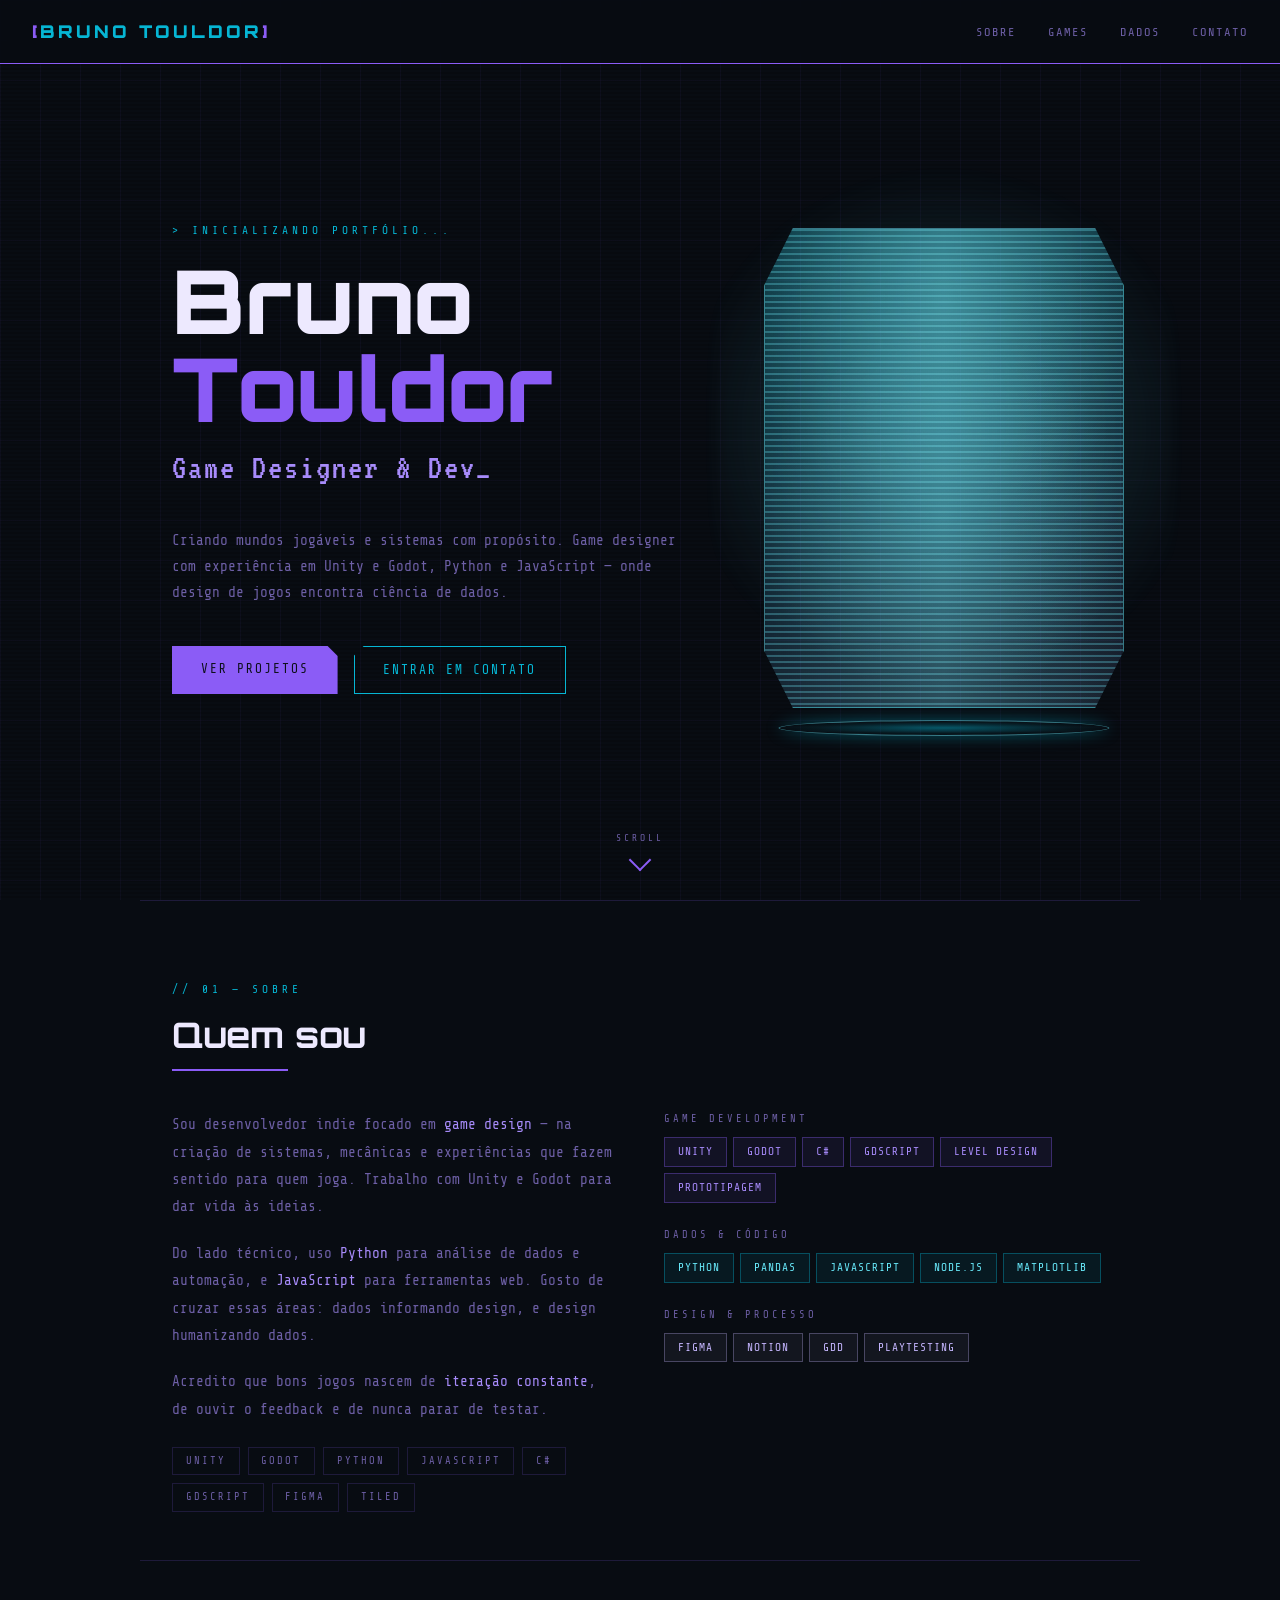
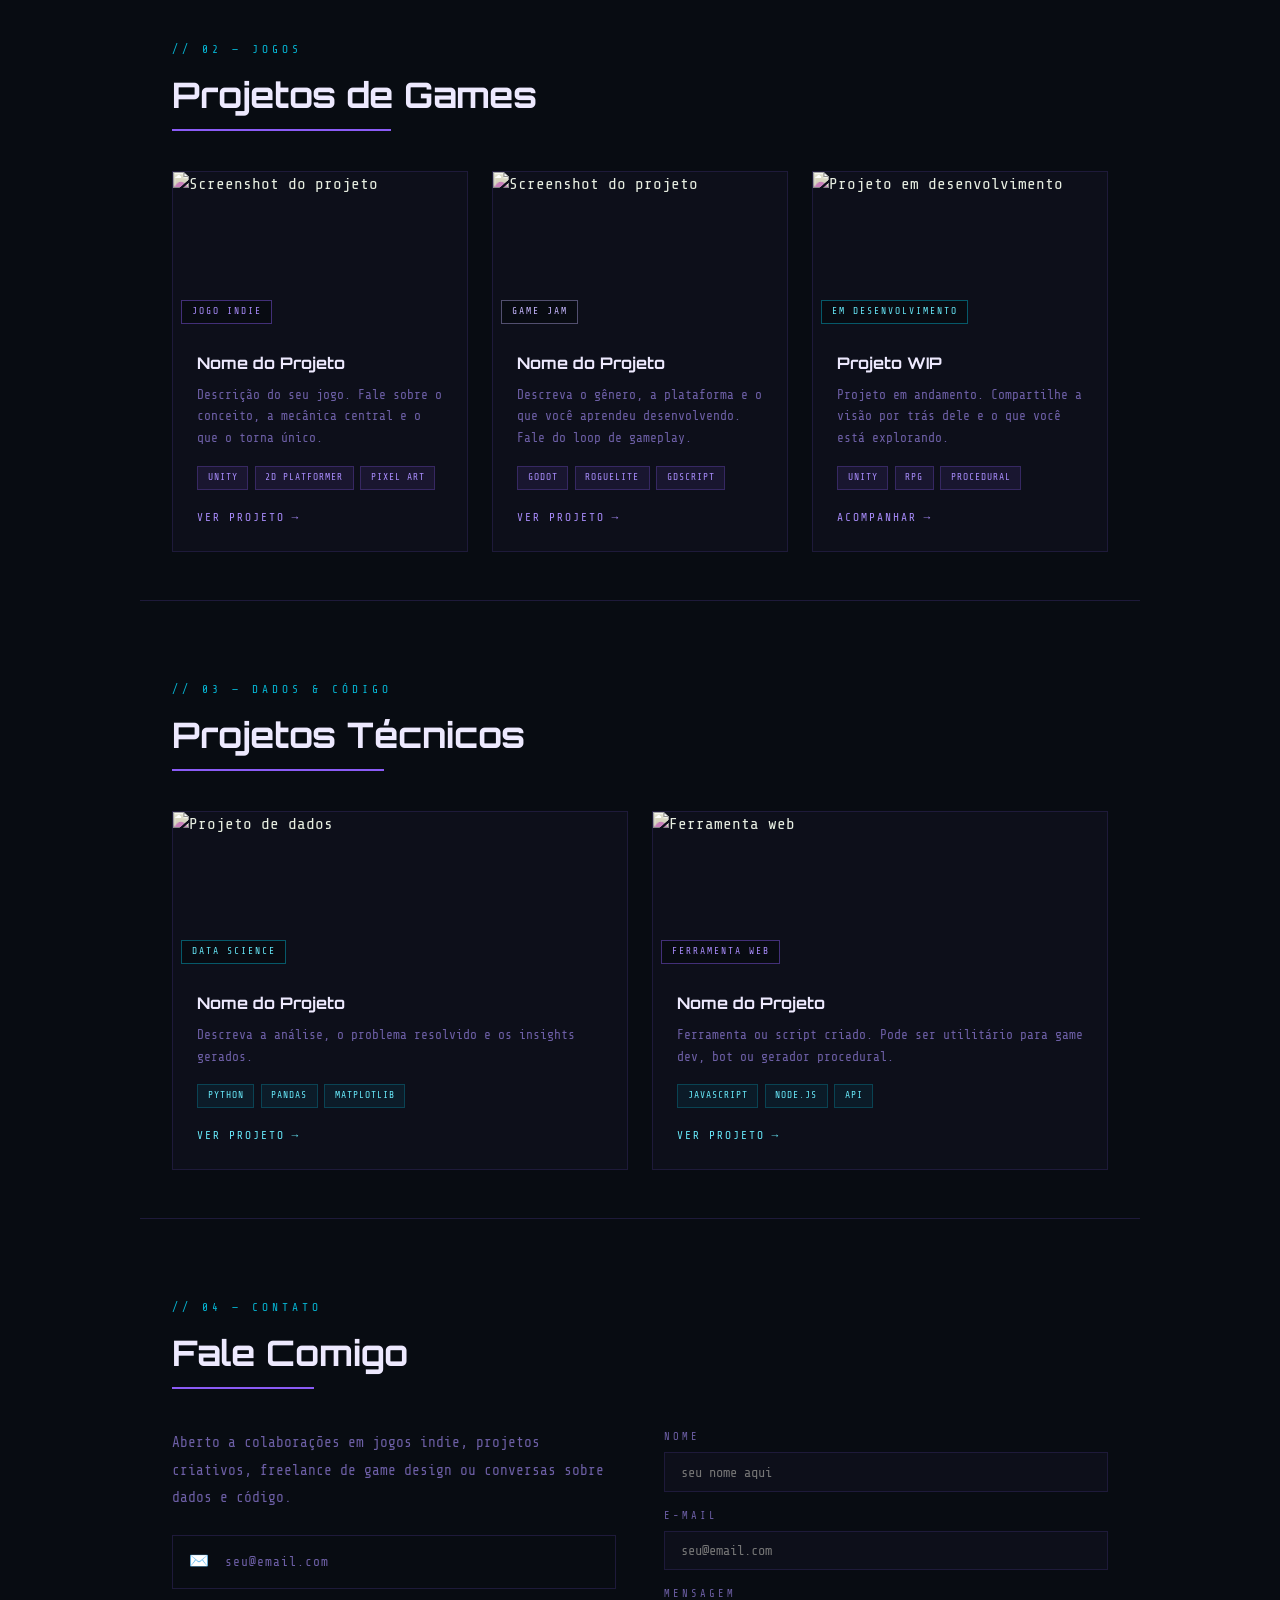
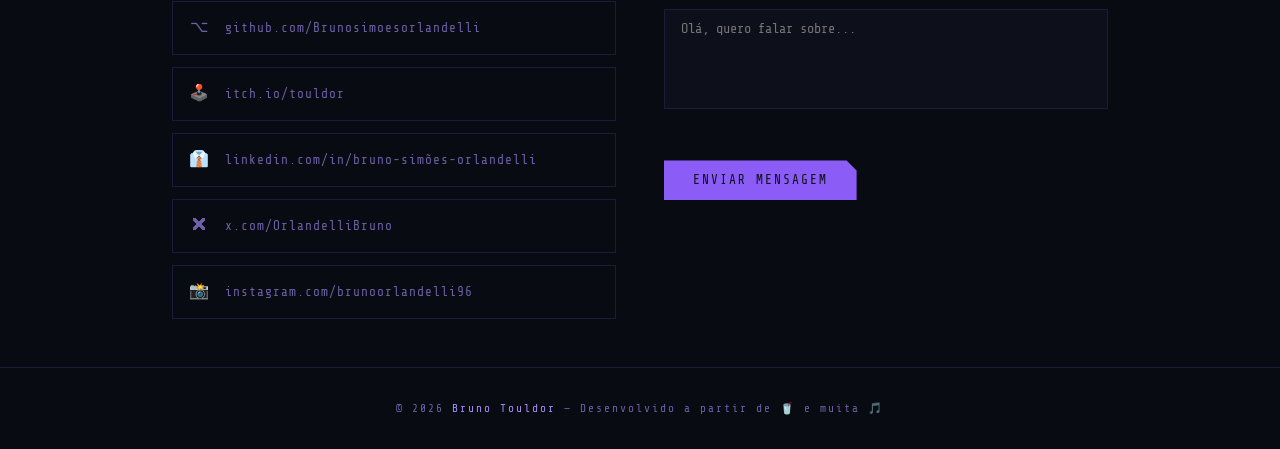
==== index.html @ c14ddf65 "Replace pixel SVG with hologram portrait" ====
<!DOCTYPE html>
<html lang="pt-BR">
<head>
  <meta charset="UTF-8">
  <meta name="viewport" content="width=device-width, initial-scale=1.0">

  <!-- SEO -->
  <title>Bruno Touldor — Game Designer & Dev</title>
  <meta name="description" content="Portfólio de Bruno Touldor — Game Designer indie com experiência em Unity e Godot, Python e JavaScript.">
  <meta name="author" content="Bruno Touldor">
  <meta name="keywords" content="game designer, game dev, unity, godot, python, indie, portfólio">

  <!-- Open Graph -->
  <meta property="og:type"        content="website">
  <meta property="og:url"         content="https://seu-usuario.github.io">
  <meta property="og:title"       content="Bruno Touldor — Game Designer & Dev">
  <meta property="og:description" content="Criando mundos jogáveis e sistemas com propósito. Game designer indie com experiência em Unity, Godot, Python e JavaScript.">
  <meta property="og:image"       content="https://seu-usuario.github.io/og-image.png">

  <!-- Twitter Card -->
  <meta name="twitter:card"        content="summary_large_image">
  <meta name="twitter:title"       content="Bruno Touldor — Game Designer & Dev">
  <meta name="twitter:description" content="Portfólio de game designer indie.">
  <meta name="twitter:image"       content="https://seu-usuario.github.io/og-image.png">

  <!-- Favicon pixel art roxo -->
  <link rel="icon" href="data:image/svg+xml,<svg xmlns='http://www.w3.org/2000/svg' viewBox='0 0 32 32'><rect width='32' height='32' fill='%23080c12'/><rect x='8' y='6' width='16' height='14' fill='%238b5cf6'/><rect x='6' y='8' width='4' height='4' fill='%238b5cf6'/><rect x='22' y='8' width='4' height='4' fill='%238b5cf6'/><rect x='8' y='20' width='6' height='8' fill='%238b5cf6'/><rect x='18' y='20' width='6' height='8' fill='%238b5cf6'/><rect x='11' y='10' width='3' height='3' fill='%23080c12'/><rect x='18' y='10' width='3' height='3' fill='%23080c12'/><rect x='12' y='15' width='8' height='2' fill='%2306b6d4'/></svg>">

  <!-- Fontes -->
  <link rel="preconnect" href="https://fonts.googleapis.com">
  <link href="https://fonts.googleapis.com/css2?family=Share+Tech+Mono&family=Orbitron:wght@400;700;900&family=VT323&display=swap" rel="stylesheet">

  <!-- Estilos -->
  <link rel="stylesheet" href="style.css">
</head>
<body>
<div class="page">

  <!-- NAV -->
  <nav>
    <div class="nav-logo">[<span>Bruno Touldor</span>]</div>
    <ul class="nav-links">
      <li><a href="#about">Sobre</a></li>
      <li><a href="#games">Games</a></li>
      <li><a href="#data">Dados</a></li>
      <li><a href="#contact">Contato</a></li>
    </ul>
    <button class="nav-hamburger" aria-label="Abrir menu" aria-expanded="false" onclick="toggleMenu(this)">
      <span></span><span></span><span></span>
    </button>
  </nav>

  <!-- Drawer mobile -->
  <div class="nav-mobile" id="nav-mobile">
    <ul>
      <li><a href="#about"   onclick="closeMenu()">Sobre</a></li>
      <li><a href="#games"   onclick="closeMenu()">Games</a></li>
      <li><a href="#data"    onclick="closeMenu()">Dados</a></li>
      <li><a href="#contact" onclick="closeMenu()">Contato</a></li>
    </ul>
  </div>

  <!-- HERO -->
  <section id="hero">

    <figure class="hologram-wrap" aria-hidden="true">
      <div class="hologram-ring"></div>
      <div class="hologram-portrait">
        <img
          src="https://github.com/Brunosimoesorlandelli.png"
          alt=""
          class="hologram-img"
          loading="lazy"
        >
      </div>
      <div class="hologram-glow"></div>
    </figure>

    <p class="hero-tag">Inicializando portfólio...</p>
    <h1 class="hero-name">Bruno<br><span class="accent flicker">Touldor</span></h1>
    <p class="hero-role">Game Designer & Dev<span class="cursor">_</span></p>
    <p class="hero-desc">
      Criando mundos jogáveis e sistemas com propósito. Game designer com experiência em
      Unity e Godot, Python e JavaScript — onde design de jogos encontra ciência de dados.
    </p>
    <div class="hero-cta">
      <a href="#games" class="btn-primary">Ver Projetos</a>
      <a href="#contact" class="btn-outline">Entrar em Contato</a>
    </div>

    <div class="scroll-hint" aria-hidden="true">
      <span>scroll</span>
      <div class="scroll-arrow"></div>
    </div>
  </section>

  <hr class="section-divider">

  <!-- SOBRE -->
  <section id="about">
    <div class="section-header">
      <span class="section-num">// 01 — sobre</span>
      <h2 class="section-title">Quem sou</h2>
    </div>

    <div class="about-grid">
      <div class="about-text">
        <p>
          Sou desenvolvedor indie focado em <strong>game design</strong> — na criação de sistemas,
          mecânicas e experiências que fazem sentido para quem joga. Trabalho com Unity e Godot
          para dar vida às ideias.
        </p>
        <p>
          Do lado técnico, uso <strong>Python</strong> para análise de dados e automação, e
          <strong>JavaScript</strong> para ferramentas web. Gosto de cruzar essas áreas: dados
          informando design, e design humanizando dados.
        </p>
        <p>
          Acredito que bons jogos nascem de <strong>iteração constante</strong>, de ouvir o
          feedback e de nunca parar de testar.
        </p>
        <div class="tool-tags">
          <span class="tag">Unity</span>
          <span class="tag">Godot</span>
          <span class="tag">Python</span>
          <span class="tag">JavaScript</span>
          <span class="tag">C#</span>
          <span class="tag">GDScript</span>
          <span class="tag">Figma</span>
          <span class="tag">Tiled</span>
        </div>
      </div>

      <div class="skills-panel">
        <div class="skill-group">
          <p class="skill-group-label">Game Development</p>
          <div class="skill-chips">
            <span class="skill-chip purple">Unity</span>
            <span class="skill-chip purple">Godot</span>
            <span class="skill-chip purple">C#</span>
            <span class="skill-chip purple">GDScript</span>
            <span class="skill-chip purple">Level Design</span>
            <span class="skill-chip purple">Prototipagem</span>
          </div>
        </div>
        <div class="skill-group">
          <p class="skill-group-label">Dados & Código</p>
          <div class="skill-chips">
            <span class="skill-chip cyan">Python</span>
            <span class="skill-chip cyan">Pandas</span>
            <span class="skill-chip cyan">JavaScript</span>
            <span class="skill-chip cyan">Node.js</span>
            <span class="skill-chip cyan">Matplotlib</span>
          </div>
        </div>
        <div class="skill-group">
          <p class="skill-group-label">Design & Processo</p>
          <div class="skill-chips">
            <span class="skill-chip light">Figma</span>
            <span class="skill-chip light">Notion</span>
            <span class="skill-chip light">GDD</span>
            <span class="skill-chip light">Playtesting</span>
          </div>
        </div>
      </div>
    </div>
  </section>

  <hr class="section-divider">

  <!-- GAMES -->
  <section id="games">
    <div class="section-header">
      <span class="section-num">// 02 — jogos</span>
      <h2 class="section-title">Projetos de Games</h2>
    </div>

    <div class="project-grid">

      <div class="project-card">
        <div class="card-img-wrap">
          <img src="https://placehold.co/600x300/0d0f1a/8b5cf6?text=screenshot+do+jogo" alt="Screenshot do projeto" class="card-img">
          <span class="card-img-badge">jogo indie</span>
        </div>
        <div class="card-body">
          <h3 class="card-title">Nome do Projeto</h3>
          <p class="card-desc">
            Descrição do seu jogo. Fale sobre o conceito, a mecânica central e o que o torna único.
          </p>
          <div class="card-tags">
            <span class="card-tag">Unity</span>
            <span class="card-tag">2D Platformer</span>
            <span class="card-tag">Pixel Art</span>
          </div>
          <a href="#" class="card-link">Ver projeto</a>
        </div>
      </div>

      <div class="project-card light-accent">
        <div class="card-img-wrap">
          <img src="https://placehold.co/600x300/0d0f1a/a78bfa?text=screenshot+do+jogo" alt="Screenshot do projeto" class="card-img">
          <span class="card-img-badge light">game jam</span>
        </div>
        <div class="card-body">
          <h3 class="card-title">Nome do Projeto</h3>
          <p class="card-desc">
            Descreva o gênero, a plataforma e o que você aprendeu desenvolvendo. Fale do loop de gameplay.
          </p>
          <div class="card-tags">
            <span class="card-tag">Godot</span>
            <span class="card-tag">Roguelite</span>
            <span class="card-tag">GDScript</span>
          </div>
          <a href="#" class="card-link">Ver projeto</a>
        </div>
      </div>

      <div class="project-card cyan-accent">
        <div class="card-img-wrap">
          <img src="https://placehold.co/600x300/0d0f1a/06b6d4?text=em+desenvolvimento" alt="Projeto em desenvolvimento" class="card-img">
          <span class="card-img-badge cyan">em desenvolvimento</span>
        </div>
        <div class="card-body">
          <h3 class="card-title">Projeto WIP</h3>
          <p class="card-desc">
            Projeto em andamento. Compartilhe a visão por trás dele e o que você está explorando.
          </p>
          <div class="card-tags">
            <span class="card-tag">Unity</span>
            <span class="card-tag">RPG</span>
            <span class="card-tag">Procedural</span>
          </div>
          <a href="#" class="card-link">Acompanhar</a>
        </div>
      </div>

    </div>
  </section>

  <hr class="section-divider">

  <!-- DADOS -->
  <section id="data">
    <div class="section-header">
      <span class="section-num">// 03 — dados & código</span>
      <h2 class="section-title">Projetos Técnicos</h2>
    </div>

    <div class="project-grid">

      <div class="project-card cyan-accent">
        <div class="card-img-wrap">
          <img src="https://placehold.co/600x300/0d0f1a/06b6d4?text=visualização+de+dados" alt="Projeto de dados" class="card-img">
          <span class="card-img-badge cyan">data science</span>
        </div>
        <div class="card-body">
          <h3 class="card-title">Nome do Projeto</h3>
          <p class="card-desc">
            Descreva a análise, o problema resolvido e os insights gerados.
          </p>
          <div class="card-tags">
            <span class="card-tag cyan">Python</span>
            <span class="card-tag cyan">Pandas</span>
            <span class="card-tag cyan">Matplotlib</span>
          </div>
          <a href="#" class="card-link cyan">Ver projeto</a>
        </div>
      </div>

      <div class="project-card">
        <div class="card-img-wrap">
          <img src="https://placehold.co/600x300/0d0f1a/8b5cf6?text=ferramenta+web" alt="Ferramenta web" class="card-img">
          <span class="card-img-badge">ferramenta web</span>
        </div>
        <div class="card-body">
          <h3 class="card-title">Nome do Projeto</h3>
          <p class="card-desc">
            Ferramenta ou script criado. Pode ser utilitário para game dev, bot ou gerador procedural.
          </p>
          <div class="card-tags">
            <span class="card-tag cyan">JavaScript</span>
            <span class="card-tag cyan">Node.js</span>
            <span class="card-tag cyan">API</span>
          </div>
          <a href="#" class="card-link cyan">Ver projeto</a>
        </div>
      </div>

    </div>
  </section>

  <hr class="section-divider">

  <!-- CONTATO -->
  <section id="contact">
    <div class="section-header">
      <span class="section-num">// 04 — contato</span>
      <h2 class="section-title">Fale Comigo</h2>
    </div>

    <div class="contact-grid">
      <div class="contact-text">
        <p>
          Aberto a colaborações em jogos indie, projetos criativos, freelance de game design
          ou conversas sobre dados e código.
        </p>
        <div class="contact-links">
          <a href="mailto:seu@email.com" class="contact-link">
            <span class="contact-link-icon">✉️</span> seu@email.com
          </a>
          <a href="https://github.com/Brunosimoesorlandelli" class="contact-link" target="_blank" rel="noopener">
            <span class="contact-link-icon">⌥</span> github.com/Brunosimoesorlandelli
          </a>
          <a href="https://touldor.itch.io/" class="contact-link" target="_blank" rel="noopener">
            <span class="contact-link-icon">🕹️</span> itch.io/touldor
          </a>
          <a href="https://www.linkedin.com/in/bruno-simões-orlandelli-b089a2167" class="contact-link" target="_blank" rel="noopener">
            <span class="contact-link-icon">👔</span> linkedin.com/in/bruno-simões-orlandelli
          </a>
          <a href="https://x.com/OrlandelliBruno" class="contact-link" target="_blank" rel="noopener">
            <span class="contact-link-icon">🗙</span> x.com/OrlandelliBruno
          </a>
          <a href="https://www.instagram.com/brunoorlandelli96" class="contact-link" target="_blank" rel="noopener">
            <span class="contact-link-icon">📸</span> instagram.com/brunoorlandelli96
          </a>
        </div>
      </div>

      <!--
        FORMULÁRIO — Formspree (gratuito, sem backend)
        1. Crie conta em formspree.io
        2. Crie um Form e copie o endpoint gerado
        3. Substitua "SEU_ENDPOINT" abaixo
      -->
      <form
        class="contact-form"
        action="https://formspree.io/f/SEU_ENDPOINT"
        method="POST"
        id="contact-form"
        novalidate
      >
        <div class="form-group">
          <label class="form-label" for="f-name">Nome</label>
          <input type="text" id="f-name" name="name" class="form-input" placeholder="seu nome aqui" required autocomplete="name">
        </div>
        <div class="form-group">
          <label class="form-label" for="f-email">E-mail</label>
          <input type="email" id="f-email" name="email" class="form-input" placeholder="seu@email.com" required autocomplete="email">
        </div>
        <div class="form-group">
          <label class="form-label" for="f-msg">Mensagem</label>
          <textarea id="f-msg" name="message" class="form-textarea" placeholder="Olá, quero falar sobre..." required></textarea>
        </div>
        <p class="form-status" id="form-status" aria-live="polite"></p>
        <button type="submit" class="btn-primary btn-submit">Enviar Mensagem</button>
      </form>
    </div>
  </section>

  <!-- FOOTER -->
  <footer>
    <p>© 2026 <span>Bruno Touldor</span> — Desenvolvido a partir de 🥤 e muita 🎵</p>
  </footer>

</div>

<!-- SCRIPTS -->
<script>
  /* ---- Menu mobile ---- */
  function toggleMenu(btn) {
    const menu = document.getElementById('nav-mobile');
    const open = menu.classList.toggle('open');
    btn.classList.toggle('active', open);
    btn.setAttribute('aria-expanded', open);
    document.body.style.overflow = open ? 'hidden' : '';
  }

  function closeMenu() {
    const menu = document.getElementById('nav-mobile');
    const btn  = document.querySelector('.nav-hamburger');
    menu.classList.remove('open');
    btn.classList.remove('active');
    btn.setAttribute('aria-expanded', 'false');
    document.body.style.overflow = '';
  }

  /* ---- Formulário Formspree (AJAX) ---- */
  const form   = document.getElementById('contact-form');
  const status = document.getElementById('form-status');

  form.addEventListener('submit', async (e) => {
    e.preventDefault();
    const btn = form.querySelector('.btn-submit');
    btn.textContent = 'Enviando...';
    btn.disabled = true;
    status.className = 'form-status';
    status.textContent = '';

    try {
      const res = await fetch(form.action, {
        method: 'POST',
        body: new FormData(form),
        headers: { 'Accept': 'application/json' }
      });
      if (res.ok) {
        status.textContent = '✓ Mensagem enviada! Responderei em breve.';
        status.className   = 'form-status success';
        form.reset();
      } else {
        const data = await res.json();
        throw new Error(data?.errors?.[0]?.message || 'Erro ao enviar.');
      }
    } catch (err) {
      status.textContent = '✗ ' + err.message + ' Tente pelo e-mail diretamente.';
      status.className   = 'form-status error';
    } finally {
      btn.textContent = 'Enviar Mensagem';
      btn.disabled    = false;
    }
  });

  /* ---- Fade-in ao rolar ---- */
  const observer = new IntersectionObserver((entries) => {
    entries.forEach(entry => {
      if (entry.isIntersecting) {
        entry.target.classList.add('visible');
        observer.unobserve(entry.target);
      }
    });
  }, { threshold: 0.1 });

  document.querySelectorAll('.project-card, .skill-group, .contact-link').forEach(el => {
    el.classList.add('fade-in');
    observer.observe(el);
  });
</script>

</body>
</html>
---- style.css ----
/* =============================================
   PORTFOLIO — GAME DESIGNER & DEV
   style.css
   =============================================
   ÍNDICE:
   1.  Variáveis & Reset
   2.  Background & Efeitos Globais
   3.  Navegação — Desktop
   4.  Navegação — Mobile (hambúrguer + drawer)
   5.  Seções (layout base)
   6.  Hero
   7.  Scroll Hint
   8.  Botões
   9.  Cabeçalhos de Seção
   10. Sobre — Bio & Skill Groups
   11. Cards de Projetos
   12. Contato & Formulário
   13. Footer
   14. Animações
   15. Responsivo
   ============================================= */


/* =============================================
   1. VARIÁVEIS & RESET
   =============================================
   PALETA: Roxo + Ciano elétrico
   --neon-purple  → cor principal (destaques, nav, títulos)
   --neon-purple2 → roxo mais claro (hover, variações)
   --neon-cyan    → cor de acento (cards data, links secundários)
   --dark-bg      → fundo da página
   --dark-card    → fundo dos cards
   --dark-border  → bordas sutis
   --text-main    → texto principal
   --text-muted   → texto secundário
   ============================================= */
*, *::before, *::after {
  box-sizing: border-box;
  margin: 0;
  padding: 0;
}

:root {
  --neon-purple:  #8b5cf6;
  --neon-purple2: #a78bfa;
  --neon-cyan:    #06b6d4;
  --neon-cyan2:   #67e8f9;

  --dark-bg:      #080c12;
  --dark-card:    #0d0f1a;
  --dark-border:  #1e1a3a;
  --grid-color:   rgba(139, 92, 246, 0.05);

  --text-main:    #ede9fe;
  --text-muted:   #6d5fa6;

  --nav-height:   64px;
}

html {
  scroll-behavior: smooth;
}

body {
  font-family: 'Share Tech Mono', monospace;
  background-color: var(--dark-bg);
  color: var(--text-main);
  line-height: 1.6;
  overflow-x: hidden;
}


/* =============================================
   2. BACKGROUND & EFEITOS GLOBAIS
   ============================================= */

/* Grade de fundo — tom roxo */
body::before {
  content: '';
  position: fixed;
  inset: 0;
  background-image:
    linear-gradient(var(--grid-color) 1px, transparent 1px),
    linear-gradient(90deg, var(--grid-color) 1px, transparent 1px);
  background-size: 40px 40px;
  pointer-events: none;
  z-index: 0;
}

/* Scanlines */
body::after {
  content: '';
  position: fixed;
  inset: 0;
  background: repeating-linear-gradient(
    0deg,
    transparent,
    transparent 2px,
    rgba(0, 0, 0, 0.12) 2px,
    rgba(0, 0, 0, 0.12) 4px
  );
  pointer-events: none;
  z-index: 1;
}

.page {
  position: relative;
  z-index: 2;
}


/* =============================================
   3. NAVEGAÇÃO — DESKTOP
   ============================================= */
nav {
  position: fixed;
  top: 0;
  left: 0;
  right: 0;
  height: var(--nav-height);
  z-index: 100;
  display: flex;
  justify-content: space-between;
  align-items: center;
  padding: 0 2rem;
  background: rgba(8, 12, 18, 0.95);
  border-bottom: 1px solid var(--neon-purple);
  backdrop-filter: blur(8px);
}

.nav-logo {
  font-family: 'Orbitron', monospace;
  font-weight: 900;
  font-size: 1.1rem;
  color: var(--neon-purple);
  letter-spacing: 3px;
  text-transform: uppercase;
}

.nav-logo span {
  color: var(--neon-cyan);
}

.nav-links {
  display: flex;
  gap: 2rem;
  list-style: none;
}

.nav-links a {
  color: var(--text-muted);
  text-decoration: none;
  font-size: 0.75rem;
  letter-spacing: 2px;
  text-transform: uppercase;
  transition: color 0.2s;
}

.nav-links a:hover {
  color: var(--neon-purple2);
}


/* =============================================
   4. NAVEGAÇÃO — MOBILE
   ============================================= */
.nav-hamburger {
  display: none;
  flex-direction: column;
  justify-content: center;
  gap: 5px;
  width: 36px;
  height: 36px;
  background: transparent;
  border: 1px solid var(--dark-border);
  padding: 6px;
  cursor: pointer;
}

.nav-hamburger span {
  display: block;
  height: 2px;
  background: var(--text-main);
  transition: transform 0.25s, opacity 0.25s;
  transform-origin: center;
}

.nav-hamburger.active span:nth-child(1) { transform: translateY(7px) rotate(45deg); }
.nav-hamburger.active span:nth-child(2) { opacity: 0; }
.nav-hamburger.active span:nth-child(3) { transform: translateY(-7px) rotate(-45deg); }

.nav-mobile {
  display: none;
  position: fixed;
  top: var(--nav-height);
  left: 0;
  right: 0;
  bottom: 0;
  background: rgba(8, 12, 18, 0.98);
  z-index: 99;
  flex-direction: column;
  align-items: center;
  justify-content: center;
  transform: translateY(-10px);
  opacity: 0;
  transition: opacity 0.25s, transform 0.25s;
  pointer-events: none;
}

.nav-mobile.open {
  opacity: 1;
  transform: translateY(0);
  pointer-events: all;
}

.nav-mobile ul {
  list-style: none;
  display: flex;
  flex-direction: column;
  gap: 2rem;
  text-align: center;
}

.nav-mobile a {
  font-family: 'Orbitron', monospace;
  font-size: 1.4rem;
  letter-spacing: 4px;
  text-transform: uppercase;
  color: var(--text-muted);
  text-decoration: none;
  transition: color 0.2s;
}

.nav-mobile a:hover {
  color: var(--neon-purple);
}


/* =============================================
   5. SEÇÕES — LAYOUT BASE
   ============================================= */
section {
  padding: 5rem 2rem 3rem;
  max-width: 1000px;
  margin: 0 auto;
}

.section-divider {
  border: none;
  border-top: 1px solid var(--dark-border);
  max-width: 1000px;
  margin: 0 auto;
}


/* =============================================
   6. HERO
   ============================================= */
#hero {
  display: flex;
  flex-direction: column;
  justify-content: center;
  min-height: 100vh;
  position: relative;
  padding-top: var(--nav-height);
}

.hero-tag {
  font-size: 0.7rem;
  letter-spacing: 4px;
  color: var(--neon-cyan);
  text-transform: uppercase;
  margin-bottom: 1rem;
}

.hero-tag::before {
  content: '> ';
}

.hero-name {
  font-family: 'Orbitron', monospace;
  font-size: clamp(2.5rem, 8vw, 5.5rem);
  font-weight: 900;
  line-height: 1;
  color: var(--text-main);
  margin-bottom: 0.5rem;
}

.hero-name .accent {
  color: var(--neon-purple);
}

.hero-role {
  font-family: 'VT323', monospace;
  font-size: clamp(1.5rem, 4vw, 2.2rem);
  color: var(--neon-purple2);
  margin-bottom: 2rem;
  letter-spacing: 2px;
}

.hero-desc {
  max-width: 520px;
  color: var(--text-muted);
  font-size: 0.9rem;
  line-height: 1.8;
  margin-bottom: 2.5rem;
}

.hero-cta {
  display: flex;
  gap: 1rem;
  flex-wrap: wrap;
}

.hologram-wrap {
  position: absolute;
  right: 1rem;
  top: 52%;
  width: min(36vw, 360px);
  aspect-ratio: 3 / 4;
  transform: translateY(-50%);
  pointer-events: none;
  isolation: isolate;
  animation: holoDrift 6s ease-in-out infinite;
}

.hologram-portrait {
  width: 100%;
  height: 100%;
  border: 1px solid rgba(103, 232, 249, 0.45);
  background:
    radial-gradient(circle at 50% 15%, rgba(103, 232, 249, 0.28), transparent 48%),
    linear-gradient(160deg, rgba(6, 182, 212, 0.2), rgba(167, 139, 250, 0.08));
  box-shadow:
    0 0 24px rgba(6, 182, 212, 0.35),
    0 0 84px rgba(6, 182, 212, 0.12);
  clip-path: polygon(8% 0, 92% 0, 100% 12%, 100% 88%, 92% 100%, 8% 100%, 0 88%, 0 12%);
  overflow: hidden;
  position: relative;
}

.hologram-portrait::before {
  content: '';
  position: absolute;
  inset: 0;
  background: repeating-linear-gradient(
    to bottom,
    rgba(103, 232, 249, 0.32) 0 2px,
    rgba(103, 232, 249, 0.04) 2px 6px
  );
  mix-blend-mode: screen;
  opacity: 1.00;
  animation: holoScan 2.5s linear infinite;
}

.hologram-portrait::after {
  content: '';
  position: absolute;
  inset: 0;
  background:
    linear-gradient(90deg, transparent, rgba(103, 232, 249, 0.22), transparent),
    radial-gradient(circle at 50% 60%, rgba(103, 232, 249, 0.22), transparent 55%);
  mix-blend-mode: screen;
}

.hologram-img {
  width: 100%;
  height: 100%;
  object-fit: cover;
  filter: grayscale(0.2) contrast(1.2) brightness(0.95) sepia(0.2) hue-rotate(30deg) saturate(1.7);
  opacity: 0.84;
  transform: scale(1.03);
}

.hologram-ring {
  position: absolute;
  left: 50%;
  bottom: -28px;
  width: 92%;
  height: 16px;
  transform: translateX(-50%);
  border-radius: 50%;
  border: 1px solid rgba(103, 232, 249, 0.5);
  background: radial-gradient(ellipse at center, rgba(6, 182, 212, 0.45) 0%, rgba(6, 182, 212, 0.08) 55%, transparent 75%);
  box-shadow: 0 0 16px rgba(6, 182, 212, 0.4);
}

.hologram-glow {
  position: absolute;
  inset: -20% -14% -18%;
  background: radial-gradient(circle at 50% 45%, rgba(103, 232, 249, 0.26), transparent 62%);
  z-index: -1;
  opacity: 0.75;
  filter: blur(8px);
}

@keyframes holoScan {
  0%   { transform: translateY(-100%); }
  100% { transform: translateY(100%); }
}

@keyframes holoDrift {
  0%, 100% { transform: translateY(-50%) translateX(0); opacity: 0.9; }
  50%      { transform: translateY(-50%) translateX(-6px); opacity: 1; }
}


/* =============================================
   7. SCROLL HINT
   ============================================= */
.scroll-hint {
  position: absolute;
  bottom: 2rem;
  left: 50%;
  transform: translateX(-50%);
  display: flex;
  flex-direction: column;
  align-items: center;
  gap: 6px;
}

.scroll-hint span {
  font-size: 0.6rem;
  letter-spacing: 3px;
  text-transform: uppercase;
  color: var(--text-muted);
}

.scroll-arrow {
  width: 16px;
  height: 16px;
  border-right: 2px solid var(--neon-purple);
  border-bottom: 2px solid var(--neon-purple);
  transform: rotate(45deg);
  animation: scrollBounce 1.4s ease-in-out infinite;
}

@keyframes scrollBounce {
  0%, 100% { transform: rotate(45deg) translateY(0);   opacity: 1;   }
  50%       { transform: rotate(45deg) translateY(5px); opacity: 0.4; }
}


/* =============================================
   8. BOTÕES
   ============================================= */

/* Primário — roxo sólido */
.btn-primary {
  font-family: 'Share Tech Mono', monospace;
  font-size: 0.8rem;
  letter-spacing: 2px;
  text-transform: uppercase;
  color: #0d0f1a;
  background: var(--neon-purple);
  border: none;
  padding: 0.8rem 1.8rem;
  cursor: pointer;
  text-decoration: none;
  display: inline-block;
  clip-path: polygon(0 0, calc(100% - 10px) 0, 100% 10px, 100% 100%, 0 100%);
  transition: background 0.2s, transform 0.1s;
}

.btn-primary:hover {
  background: var(--neon-purple2);
  transform: translateY(-2px);
}

.btn-primary:disabled {
  opacity: 0.6;
  cursor: wait;
  transform: none;
}

/* Outline — ciano */
.btn-outline {
  font-family: 'Share Tech Mono', monospace;
  font-size: 0.8rem;
  letter-spacing: 2px;
  text-transform: uppercase;
  color: var(--neon-cyan);
  background: transparent;
  border: 1px solid var(--neon-cyan);
  padding: 0.8rem 1.8rem;
  cursor: pointer;
  text-decoration: none;
  display: inline-block;
  clip-path: polygon(10px 0, 100% 0, 100% 100%, 0 100%, 0 10px);
  transition: background 0.2s, color 0.2s;
}

.btn-outline:hover {
  background: var(--neon-cyan);
  color: #080c12;
}


/* =============================================
   9. CABEÇALHOS DE SEÇÃO
   ============================================= */
.section-header {
  margin-bottom: 3rem;
}

.section-num {
  font-size: 0.7rem;
  letter-spacing: 4px;
  color: var(--neon-cyan);
  text-transform: uppercase;
  display: block;
  margin-bottom: 0.5rem;
}

.section-title {
  font-family: 'Orbitron', monospace;
  font-size: clamp(1.5rem, 4vw, 2.2rem);
  font-weight: 700;
  color: var(--text-main);
  position: relative;
  display: inline-block;
}

.section-title::after {
  content: '';
  position: absolute;
  bottom: -8px;
  left: 0;
  width: 60%;
  height: 2px;
  background: var(--neon-purple);
}


/* =============================================
   10. SOBRE — BIO & SKILL GROUPS
   ============================================= */
.about-grid {
  display: grid;
  grid-template-columns: 1fr 1fr;
  gap: 3rem;
  align-items: start;
}

.about-text p {
  color: var(--text-muted);
  font-size: 0.9rem;
  line-height: 1.9;
  margin-bottom: 1.2rem;
}

.about-text p strong {
  color: var(--neon-purple2);
  font-weight: 400;
}

.tool-tags {
  display: flex;
  flex-wrap: wrap;
  gap: 0.5rem;
  margin-top: 1.5rem;
}

.tag {
  font-size: 0.65rem;
  letter-spacing: 2px;
  text-transform: uppercase;
  padding: 0.3rem 0.8rem;
  border: 1px solid var(--dark-border);
  color: var(--text-muted);
  transition: border-color 0.2s, color 0.2s;
  cursor: default;
}

.tag:hover {
  border-color: var(--neon-purple);
  color: var(--neon-purple2);
}

.skills-panel {
  display: flex;
  flex-direction: column;
  gap: 1.5rem;
}

.skill-group-label {
  font-size: 0.65rem;
  letter-spacing: 3px;
  text-transform: uppercase;
  color: var(--text-muted);
  margin-bottom: 0.6rem;
}

.skill-chips {
  display: flex;
  flex-wrap: wrap;
  gap: 0.4rem;
}

.skill-chip {
  font-size: 0.7rem;
  letter-spacing: 1px;
  text-transform: uppercase;
  padding: 0.3rem 0.8rem;
  border: 1px solid;
  cursor: default;
  transition: opacity 0.2s;
}

.skill-chip:hover { opacity: 0.75; }

/* Game dev — roxo principal */
.skill-chip.purple {
  color: var(--neon-purple2);
  border-color: rgba(139, 92, 246, 0.35);
  background: rgba(139, 92, 246, 0.08);
}

/* Dados & código — ciano */
.skill-chip.cyan {
  color: var(--neon-cyan2);
  border-color: rgba(6, 182, 212, 0.35);
  background: rgba(6, 182, 212, 0.08);
}

/* Design & processo — roxo claro */
.skill-chip.light {
  color: #c4b5fd;
  border-color: rgba(196, 181, 253, 0.3);
  background: rgba(196, 181, 253, 0.06);
}


/* =============================================
   11. CARDS DE PROJETOS
   ============================================= */
.project-grid {
  display: grid;
  grid-template-columns: repeat(auto-fit, minmax(280px, 1fr));
  gap: 1.5rem;
}

.project-card {
  background: var(--dark-card);
  border: 1px solid var(--dark-border);
  position: relative;
  overflow: hidden;
  transition: border-color 0.3s, transform 0.2s;
  cursor: default;
  display: flex;
  flex-direction: column;
}

/* Linha de acento no topo — roxo por padrão */
.project-card::before {
  content: '';
  position: absolute;
  top: 0; left: 0; right: 0;
  height: 2px;
  background: var(--neon-purple);
  transform: scaleX(0);
  transform-origin: left;
  transition: transform 0.3s;
  z-index: 1;
}

/* Acento ciano para projetos de dados */
.project-card.cyan-accent::before { background: var(--neon-cyan); }

/* Acento roxo claro para variação */
.project-card.light-accent::before { background: var(--neon-purple2); }

.project-card:hover {
  border-color: rgba(139, 92, 246, 0.35);
  transform: translateY(-4px);
}

.project-card:hover::before {
  transform: scaleX(1);
}

/* Imagem */
.card-img-wrap {
  position: relative;
  overflow: hidden;
}

.card-img {
  display: block;
  width: 100%;
  height: 160px;
  object-fit: cover;
  transition: transform 0.4s;
  filter: saturate(0.6) hue-rotate(200deg);
}

.project-card:hover .card-img {
  transform: scale(1.04);
  filter: saturate(0.9) hue-rotate(200deg);
}

/* Badge sobre a imagem */
.card-img-badge {
  position: absolute;
  bottom: 8px;
  left: 8px;
  font-size: 0.6rem;
  letter-spacing: 2px;
  text-transform: uppercase;
  padding: 0.2rem 0.6rem;
  background: rgba(8, 12, 18, 0.88);
  color: var(--neon-purple2);
  border: 1px solid rgba(139, 92, 246, 0.45);
  backdrop-filter: blur(4px);
}

.card-img-badge.cyan {
  color: var(--neon-cyan2);
  border-color: rgba(6, 182, 212, 0.45);
}

.card-img-badge.light {
  color: #c4b5fd;
  border-color: rgba(196, 181, 253, 0.4);
}

/* Corpo do card */
.card-body {
  padding: 1.2rem 1.5rem 1.5rem;
  display: flex;
  flex-direction: column;
  flex: 1;
}

.card-title {
  font-family: 'Orbitron', monospace;
  font-size: 1rem;
  font-weight: 700;
  color: var(--text-main);
  margin-bottom: 0.5rem;
}

.card-desc {
  font-size: 0.8rem;
  color: var(--text-muted);
  line-height: 1.7;
  margin-bottom: 1rem;
  flex: 1;
}

.card-tags {
  display: flex;
  flex-wrap: wrap;
  gap: 0.4rem;
  margin-bottom: 1.2rem;
}

/* Tags de card — roxo por padrão */
.card-tag {
  font-size: 0.6rem;
  letter-spacing: 1px;
  text-transform: uppercase;
  padding: 0.2rem 0.6rem;
  background: rgba(139, 92, 246, 0.1);
  color: var(--neon-purple2);
  border: 1px solid rgba(139, 92, 246, 0.25);
}

/* Tags ciano para projetos de dados */
.card-tag.cyan {
  background: rgba(6, 182, 212, 0.08);
  color: var(--neon-cyan2);
  border-color: rgba(6, 182, 212, 0.25);
}

.card-link {
  font-size: 0.7rem;
  letter-spacing: 2px;
  text-transform: uppercase;
  color: var(--neon-purple2);
  text-decoration: none;
  display: inline-flex;
  align-items: center;
  gap: 0.4rem;
  transition: gap 0.2s;
  align-self: flex-start;
}

.card-link:hover  { gap: 0.8rem; }
.card-link::after { content: '→'; }

.card-link.cyan { color: var(--neon-cyan2); }


/* =============================================
   12. CONTATO & FORMULÁRIO
   ============================================= */
.contact-grid {
  display: grid;
  grid-template-columns: 1fr 1fr;
  gap: 3rem;
  align-items: start;
}

.contact-text p {
  color: var(--text-muted);
  font-size: 0.9rem;
  line-height: 1.9;
  margin-bottom: 1.5rem;
}

.contact-links {
  display: flex;
  flex-direction: column;
  gap: 0.8rem;
}

.contact-link {
  display: flex;
  align-items: center;
  gap: 1rem;
  text-decoration: none;
  padding: 0.8rem 1rem;
  border: 1px solid var(--dark-border);
  color: var(--text-muted);
  font-size: 0.8rem;
  letter-spacing: 1px;
  transition: border-color 0.2s, color 0.2s;
}

.contact-link:hover {
  border-color: var(--neon-purple);
  color: var(--neon-purple2);
}

.contact-link-icon {
  font-size: 1rem;
  width: 20px;
  text-align: center;
  flex-shrink: 0;
}

.contact-form {
  display: flex;
  flex-direction: column;
  gap: 1rem;
}

.form-group {
  display: flex;
  flex-direction: column;
  gap: 0.4rem;
}

.form-label {
  font-size: 0.65rem;
  letter-spacing: 3px;
  text-transform: uppercase;
  color: var(--text-muted);
}

.form-input,
.form-textarea {
  background: var(--dark-card);
  border: 1px solid var(--dark-border);
  color: var(--text-main);
  font-family: 'Share Tech Mono', monospace;
  font-size: 0.85rem;
  padding: 0.7rem 1rem;
  outline: none;
  transition: border-color 0.2s;
  resize: none;
  width: 100%;
}

.form-input:focus,
.form-textarea:focus {
  border-color: var(--neon-purple);
}

.form-textarea {
  min-height: 100px;
}

.form-status {
  font-size: 0.75rem;
  letter-spacing: 1px;
  min-height: 1.2rem;
}

.form-status.success { color: var(--neon-purple2); }
.form-status.error   { color: var(--neon-cyan); }

.btn-submit {
  align-self: flex-start;
}


/* =============================================
   13. FOOTER
   ============================================= */
footer {
  position: relative;
  z-index: 2;
  text-align: center;
  padding: 2rem;
  border-top: 1px solid var(--dark-border);
  color: var(--text-muted);
  font-size: 0.7rem;
  letter-spacing: 2px;
}

footer span {
  color: var(--neon-purple2);
}


/* =============================================
   14. ANIMAÇÕES
   ============================================= */
@keyframes blink {
  0%, 100% { opacity: 1; }
  50%       { opacity: 0; }
}

.cursor {
  animation: blink 1s step-end infinite;
}

@keyframes flicker {
  0%,  19%, 21%, 23%, 25%, 54%, 56%, 100% { opacity: 1;   }
  20%, 24%, 55%                            { opacity: 0.4; }
}

.flicker {
  animation: flicker 3s infinite;
}

@keyframes fadeInUp {
  from { opacity: 0; transform: translateY(20px); }
  to   { opacity: 1; transform: translateY(0); }
}

.hero-tag  { animation: fadeInUp 0.5s 0.00s ease both; }
.hero-name { animation: fadeInUp 0.5s 0.15s ease both; }
.hero-role { animation: fadeInUp 0.5s 0.30s ease both; }
.hero-desc { animation: fadeInUp 0.5s 0.45s ease both; }
.hero-cta  { animation: fadeInUp 0.5s 0.60s ease both; }

.fade-in {
  opacity: 0;
  transform: translateY(16px);
  transition: opacity 0.5s ease, transform 0.5s ease;
}

.fade-in.visible {
  opacity: 1;
  transform: translateY(0);
}


/* =============================================
   15. RESPONSIVO
   ============================================= */
@media (max-width: 768px) {
  .nav-hamburger { display: flex; }
  .nav-links     { display: none; }
  .nav-mobile    { display: flex; }

  .hologram-wrap { display: none; }
  .scroll-hint { display: none; }

  .about-grid,
  .contact-grid {
    grid-template-columns: 1fr;
  }

  section {
    padding: 4rem 1.2rem 2.5rem;
  }
}

@media (max-width: 480px) {
  .hero-cta {
    flex-direction: column;
  }

  .btn-primary,
  .btn-outline {
    text-align: center;
  }

  .project-grid {
    grid-template-columns: 1fr;
  }
}
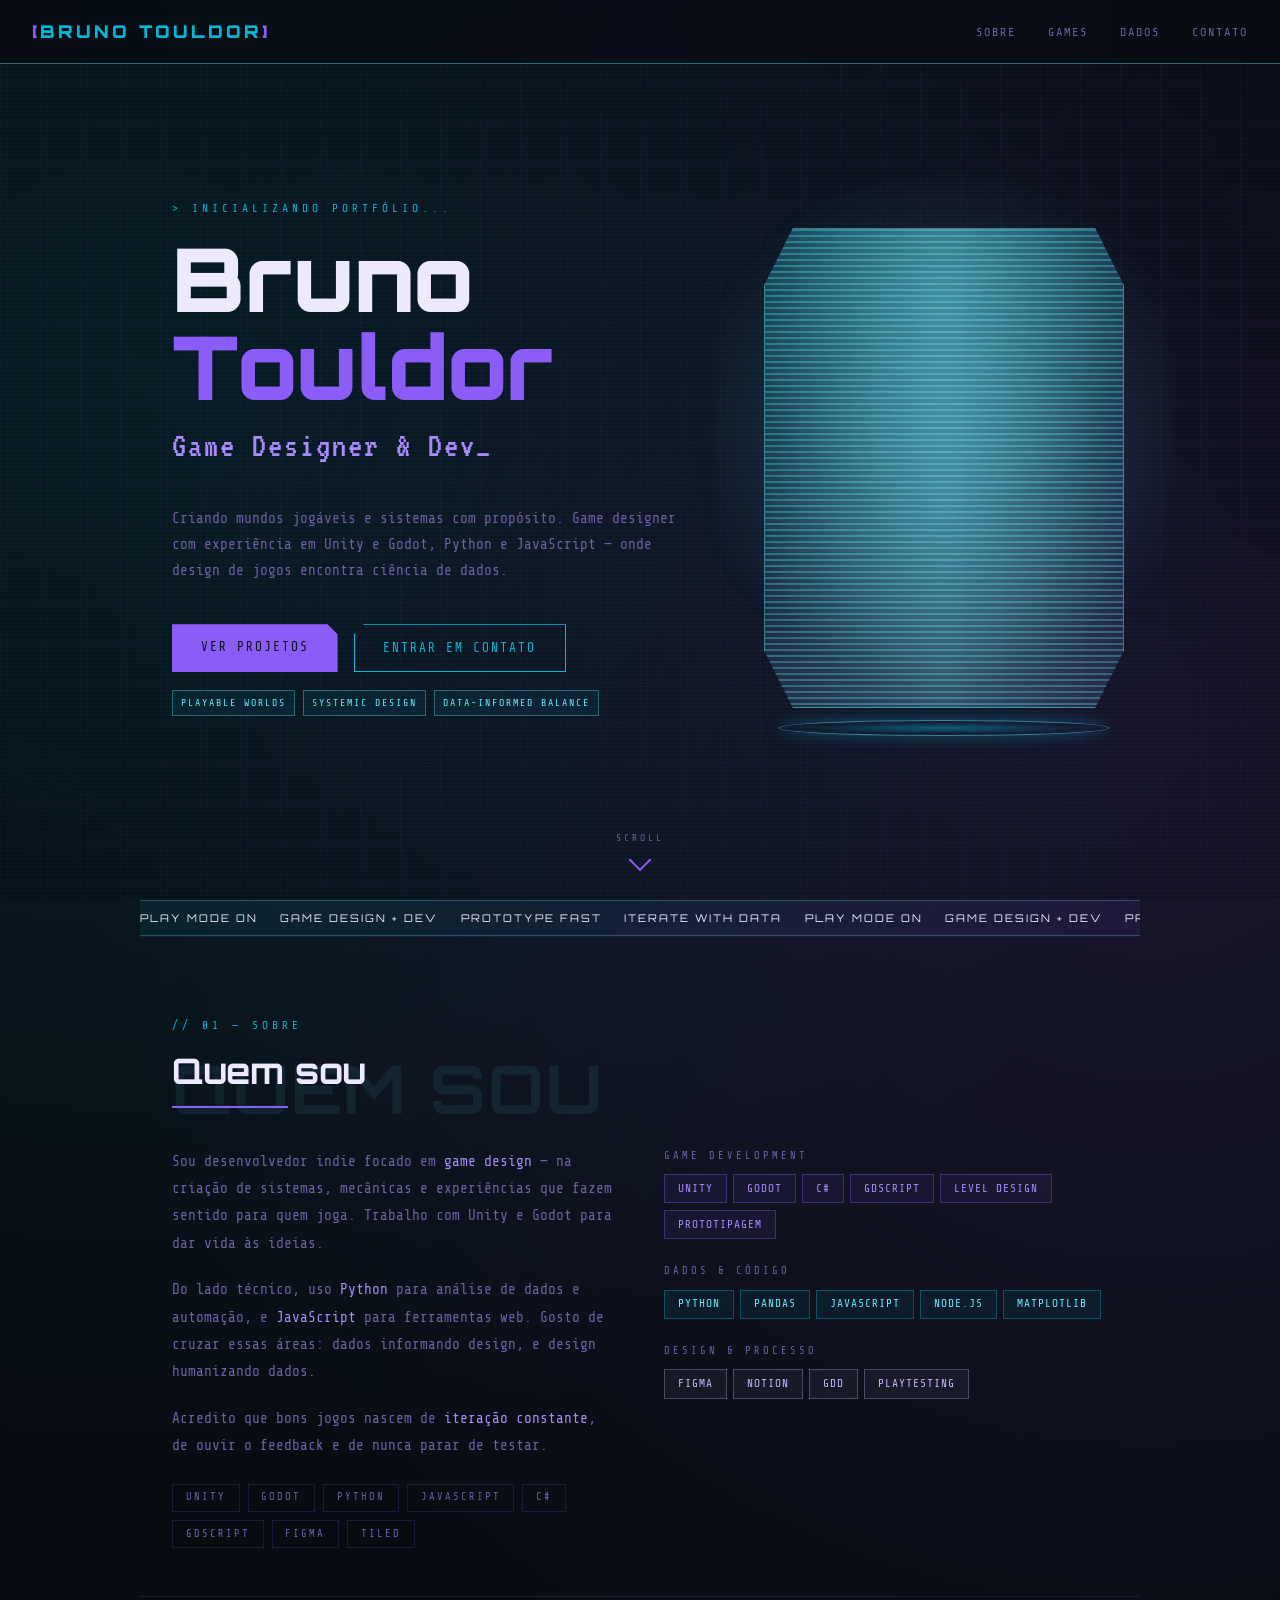
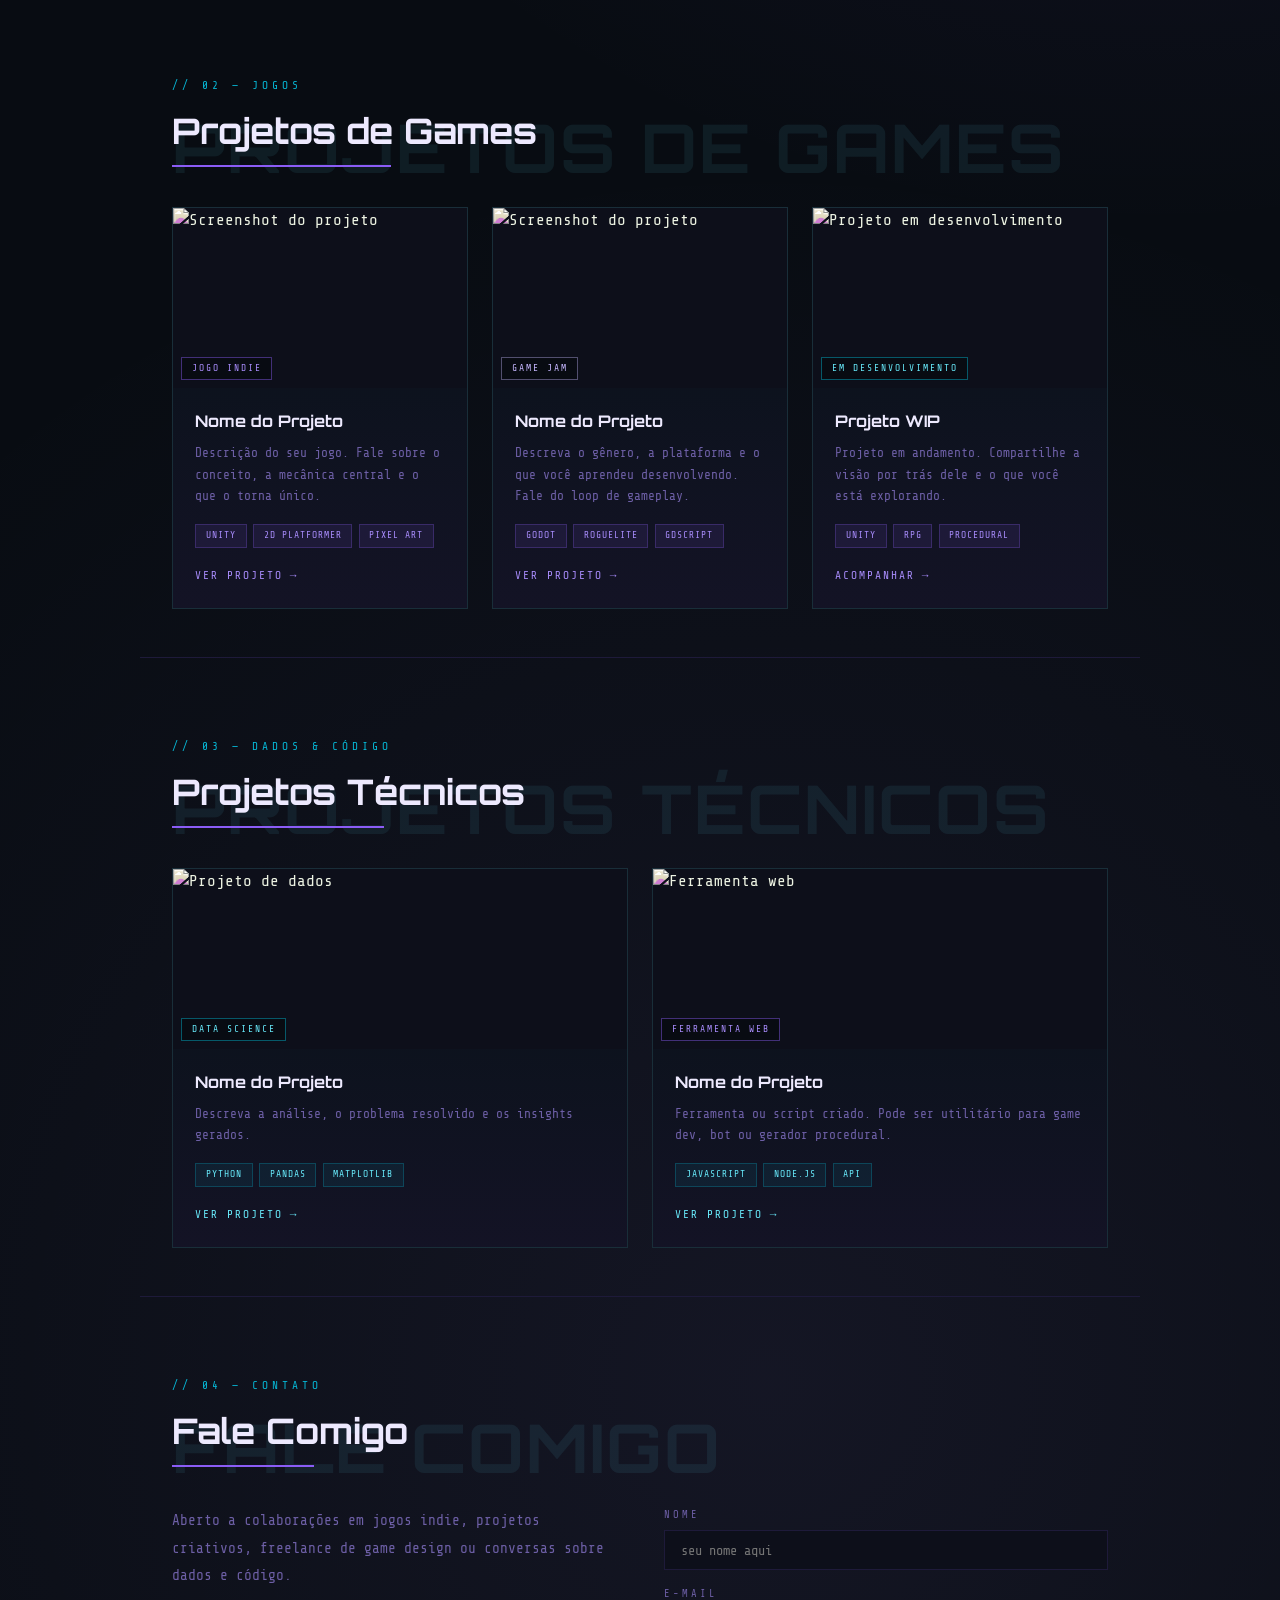
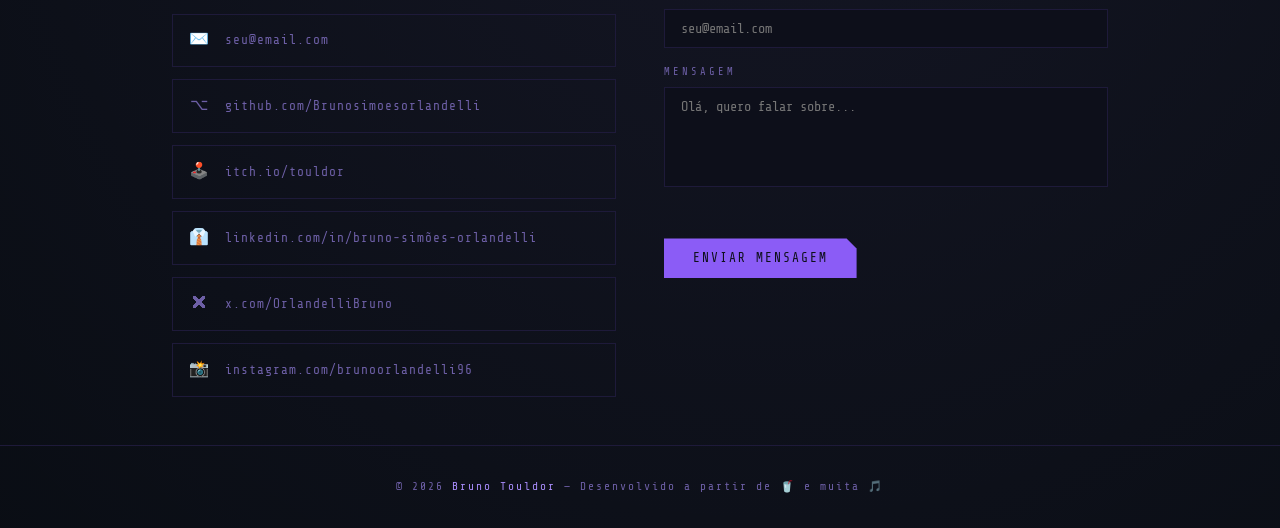
==== commit e43d062e: "Add hero loop & play-strip; polish styles Introduce a looping hero label block and a horizontal marq" ====
--- a/index.html
+++ b/index.html
@@ -87,12 +87,30 @@
       <a href="#games" class="btn-primary">Ver Projetos</a>
       <a href="#contact" class="btn-outline">Entrar em Contato</a>
     </div>
+    <div class="hero-loop" aria-hidden="true">
+      <span>PLAYABLE WORLDS</span>
+      <span>SYSTEMIC DESIGN</span>
+      <span>DATA-INFORMED BALANCE</span>
+    </div>
 
     <div class="scroll-hint" aria-hidden="true">
       <span>scroll</span>
       <div class="scroll-arrow"></div>
     </div>
   </section>
+
+  <div class="play-strip" aria-hidden="true">
+    <div class="play-strip-track">
+      <span>PLAY MODE ON</span>
+      <span>GAME DESIGN + DEV</span>
+      <span>PROTOTYPE FAST</span>
+      <span>ITERATE WITH DATA</span>
+      <span>PLAY MODE ON</span>
+      <span>GAME DESIGN + DEV</span>
+      <span>PROTOTYPE FAST</span>
+      <span>ITERATE WITH DATA</span>
+    </div>
+  </div>
 
   <hr class="section-divider">
 
@@ -100,7 +118,7 @@
   <section id="about">
     <div class="section-header">
       <span class="section-num">// 01 — sobre</span>
-      <h2 class="section-title">Quem sou</h2>
+      <h2 class="section-title" data-title="Quem sou">Quem sou</h2>
     </div>
 
     <div class="about-grid">
@@ -172,7 +190,7 @@
   <section id="games">
     <div class="section-header">
       <span class="section-num">// 02 — jogos</span>
-      <h2 class="section-title">Projetos de Games</h2>
+      <h2 class="section-title" data-title="Projetos de Games">Projetos de Games</h2>
     </div>
 
     <div class="project-grid">
@@ -243,7 +261,7 @@
   <section id="data">
     <div class="section-header">
       <span class="section-num">// 03 — dados & código</span>
-      <h2 class="section-title">Projetos Técnicos</h2>
+      <h2 class="section-title" data-title="Projetos Técnicos">Projetos Técnicos</h2>
     </div>
 
     <div class="project-grid">
@@ -295,7 +313,7 @@
   <section id="contact">
     <div class="section-header">
       <span class="section-num">// 04 — contato</span>
-      <h2 class="section-title">Fale Comigo</h2>
+      <h2 class="section-title" data-title="Fale Comigo">Fale Comigo</h2>
     </div>
 
     <div class="contact-grid">
--- a/style.css
+++ b/style.css
@@ -64,6 +64,10 @@
 body {
   font-family: 'Share Tech Mono', monospace;
   background-color: var(--dark-bg);
+  background-image:
+    radial-gradient(circle at 10% 10%, rgba(6, 182, 212, 0.11), transparent 32%),
+    radial-gradient(circle at 90% 20%, rgba(139, 92, 246, 0.12), transparent 34%),
+    radial-gradient(circle at 60% 80%, rgba(167, 139, 250, 0.08), transparent 40%);
   color: var(--text-main);
   line-height: 1.6;
   overflow-x: hidden;
@@ -123,8 +127,8 @@
   justify-content: space-between;
   align-items: center;
   padding: 0 2rem;
-  background: rgba(8, 12, 18, 0.95);
-  border-bottom: 1px solid var(--neon-purple);
+  background: linear-gradient(90deg, rgba(8, 12, 18, 0.9), rgba(10, 14, 24, 0.88), rgba(8, 12, 18, 0.9));
+  border-bottom: 1px solid rgba(103, 232, 249, 0.4);
   backdrop-filter: blur(8px);
 }
 
@@ -312,6 +316,24 @@
   flex-wrap: wrap;
 }
 
+.hero-loop {
+  margin-top: 1.1rem;
+  display: flex;
+  flex-wrap: wrap;
+  gap: 0.5rem;
+  max-width: 640px;
+}
+
+.hero-loop span {
+  font-size: 0.62rem;
+  letter-spacing: 2px;
+  text-transform: uppercase;
+  border: 1px solid rgba(103, 232, 249, 0.35);
+  color: var(--neon-cyan2);
+  padding: 0.25rem 0.5rem;
+  background: rgba(6, 182, 212, 0.08);
+}
+
 .hologram-wrap {
   position: absolute;
   right: 1rem;
@@ -435,6 +457,37 @@
   animation: scrollBounce 1.4s ease-in-out infinite;
 }
 
+.play-strip {
+  max-width: 1000px;
+  margin: 0 auto;
+  overflow: hidden;
+  border-top: 1px solid rgba(103, 232, 249, 0.25);
+  border-bottom: 1px solid rgba(103, 232, 249, 0.25);
+  background: linear-gradient(90deg, rgba(6, 182, 212, 0.08), rgba(139, 92, 246, 0.08));
+}
+
+.play-strip-track {
+  display: inline-flex;
+  gap: 1.4rem;
+  white-space: nowrap;
+  padding: 0.55rem 0;
+  min-width: 100%;
+  animation: stripMove 24s linear infinite;
+}
+
+.play-strip-track span {
+  font-family: 'Orbitron', monospace;
+  font-size: 0.66rem;
+  letter-spacing: 2px;
+  text-transform: uppercase;
+  color: var(--text-main);
+}
+
+@keyframes stripMove {
+  0%   { transform: translateX(0); }
+  100% { transform: translateX(-50%); }
+}
+
 @keyframes scrollBounce {
   0%, 100% { transform: rotate(45deg) translateY(0);   opacity: 1;   }
   50%       { transform: rotate(45deg) translateY(5px); opacity: 0.4; }
@@ -519,6 +572,21 @@
   color: var(--text-main);
   position: relative;
   display: inline-block;
+  z-index: 1;
+}
+
+.section-title::before {
+  content: attr(data-title);
+  position: absolute;
+  left: 0;
+  top: -0.55rem;
+  font-size: clamp(2.2rem, 7vw, 4.2rem);
+  text-transform: uppercase;
+  letter-spacing: 2px;
+  color: rgba(103, 232, 249, 0.08);
+  white-space: nowrap;
+  z-index: -1;
+  pointer-events: none;
 }
 
 .section-title::after {
@@ -642,13 +710,14 @@
 
 .project-card {
   background: var(--dark-card);
-  border: 1px solid var(--dark-border);
+  border: 1px solid rgba(103, 232, 249, 0.14);
   position: relative;
   overflow: hidden;
-  transition: border-color 0.3s, transform 0.2s;
+  transition: border-color 0.3s, transform 0.25s, box-shadow 0.25s;
   cursor: default;
   display: flex;
   flex-direction: column;
+  backdrop-filter: blur(4px);
 }
 
 /* Linha de acento no topo — roxo por padrão */
@@ -671,8 +740,9 @@
 .project-card.light-accent::before { background: var(--neon-purple2); }
 
 .project-card:hover {
-  border-color: rgba(139, 92, 246, 0.35);
-  transform: translateY(-4px);
+  border-color: rgba(103, 232, 249, 0.4);
+  transform: translateY(-6px) scale(1.01);
+  box-shadow: 0 20px 40px rgba(2, 7, 20, 0.45);
 }
 
 .project-card:hover::before {
@@ -688,15 +758,15 @@
 .card-img {
   display: block;
   width: 100%;
-  height: 160px;
+  height: 180px;
   object-fit: cover;
   transition: transform 0.4s;
-  filter: saturate(0.6) hue-rotate(200deg);
+  filter: saturate(0.75) hue-rotate(190deg) contrast(1.05);
 }
 
 .project-card:hover .card-img {
-  transform: scale(1.04);
-  filter: saturate(0.9) hue-rotate(200deg);
+  transform: scale(1.07);
+  filter: saturate(0.92) hue-rotate(190deg) contrast(1.1);
 }
 
 /* Badge sobre a imagem */
@@ -726,10 +796,11 @@
 
 /* Corpo do card */
 .card-body {
-  padding: 1.2rem 1.5rem 1.5rem;
+  padding: 1.3rem 1.4rem 1.45rem;
   display: flex;
   flex-direction: column;
   flex: 1;
+  background: linear-gradient(180deg, rgba(6, 182, 212, 0.02), rgba(139, 92, 246, 0.05));
 }
 
 .card-title {
@@ -787,9 +858,14 @@
 }
 
 .card-link:hover  { gap: 0.8rem; }
-.card-link::after { content: '→'; }
+.card-link::after {
+  content: '→';
+  display: inline-block;
+  transition: transform 0.2s;
+}
 
 .card-link.cyan { color: var(--neon-cyan2); }
+.card-link:hover::after { transform: translateX(4px); }
 
 
 /* =============================================
@@ -969,6 +1045,7 @@
 
   .hologram-wrap { display: none; }
   .scroll-hint { display: none; }
+  .section-title::before { display: none; }
 
   .about-grid,
   .contact-grid {
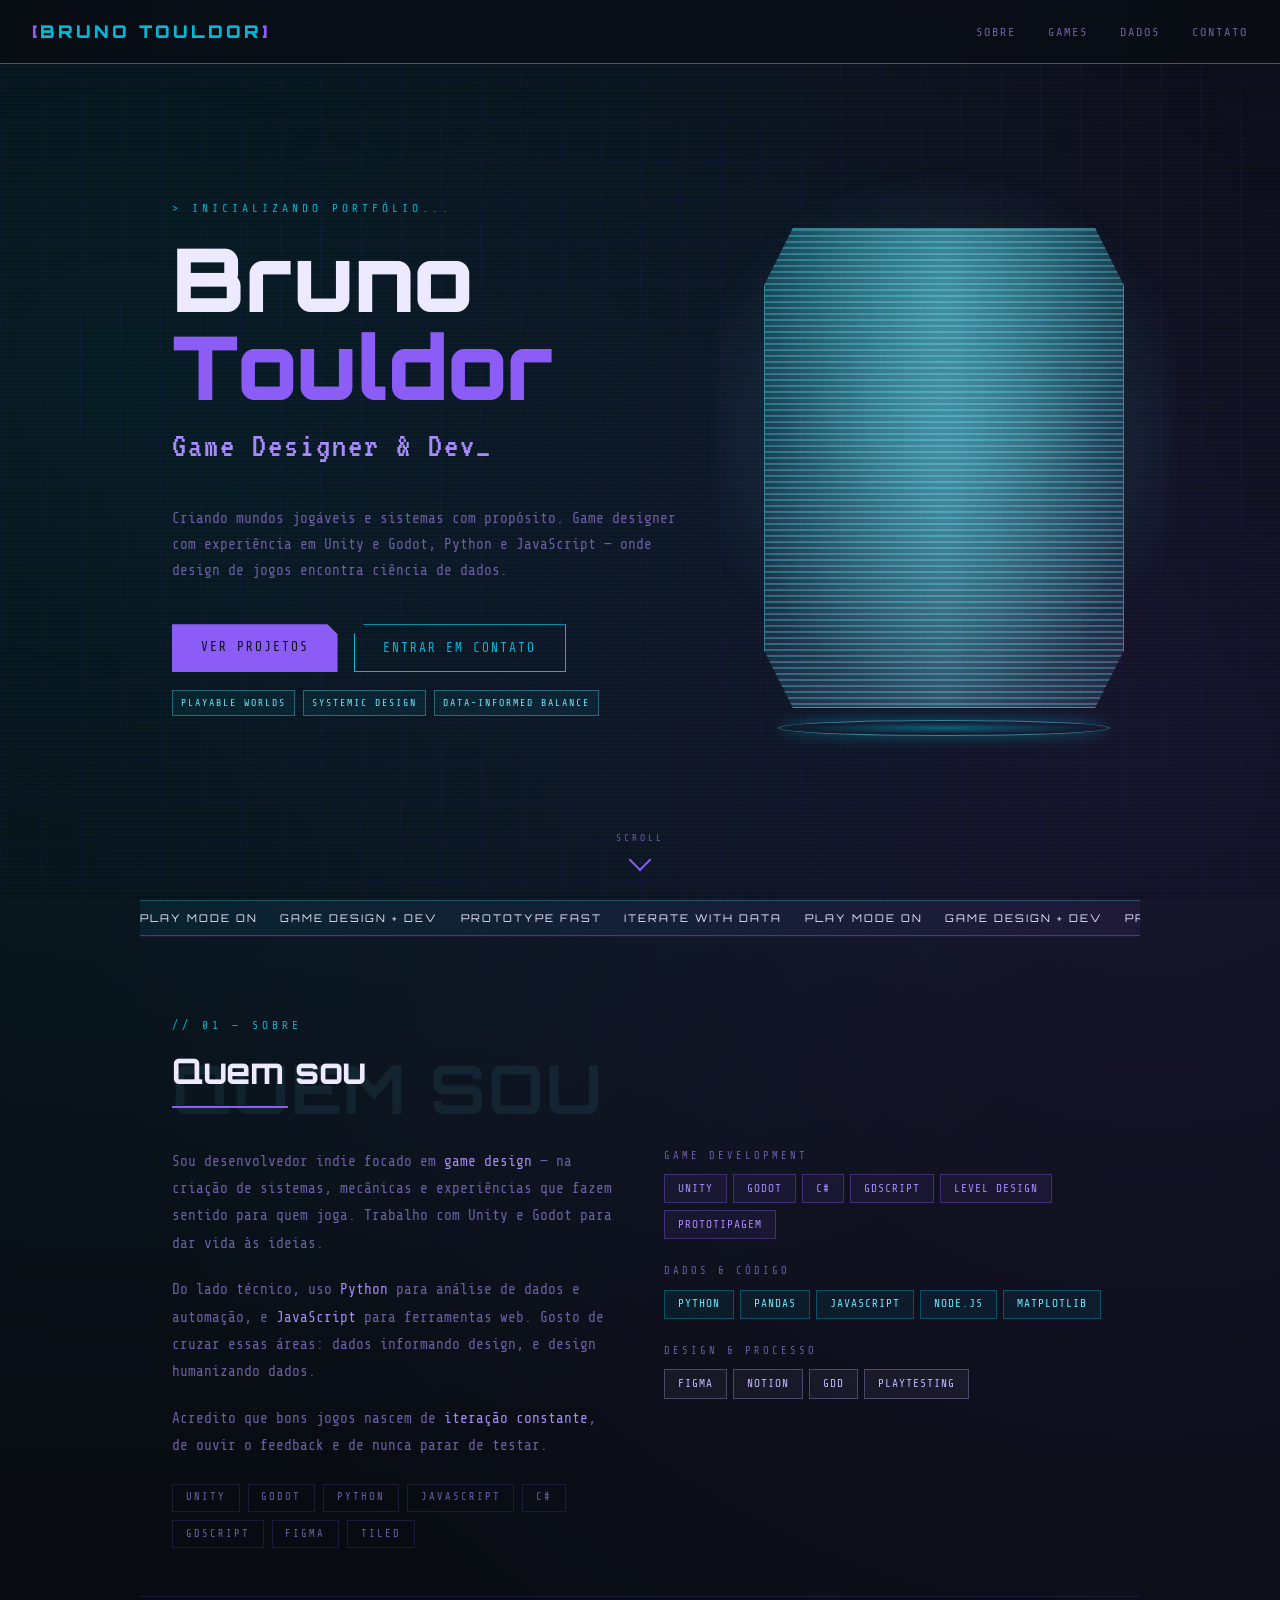
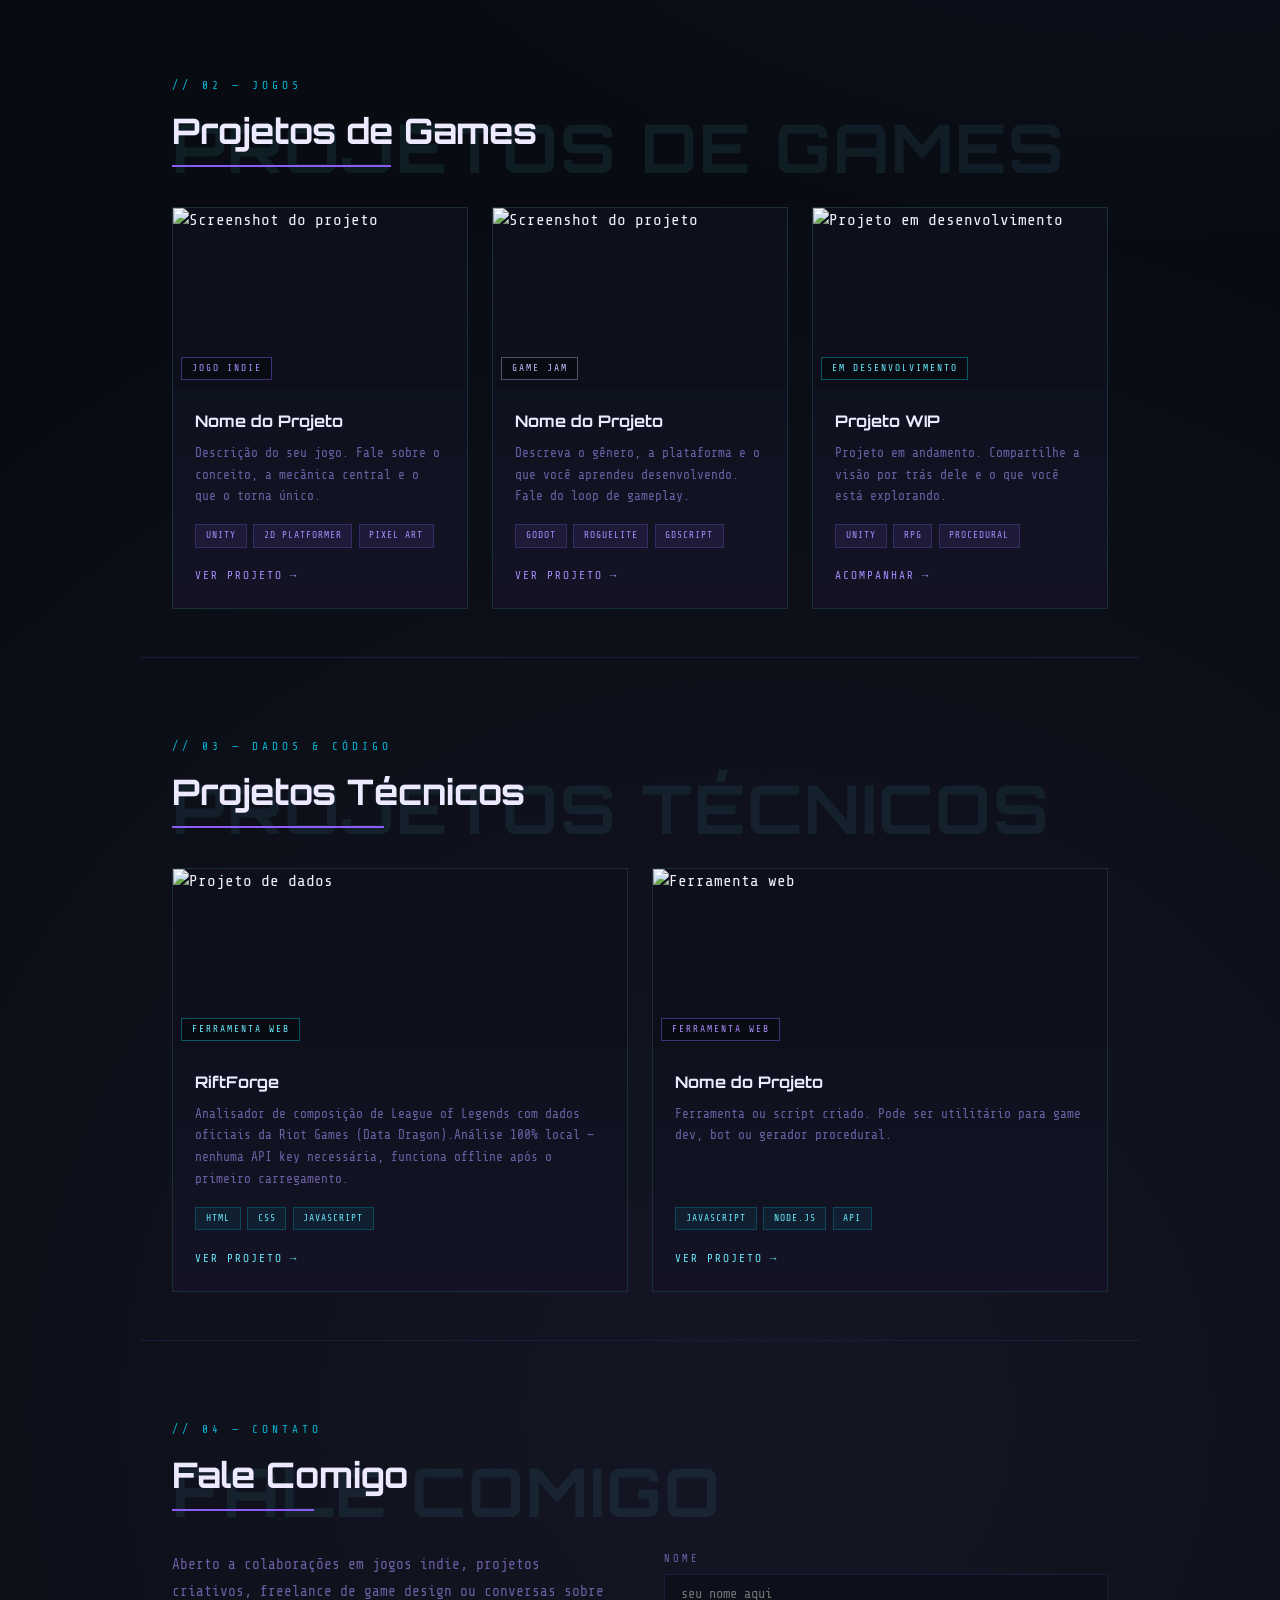
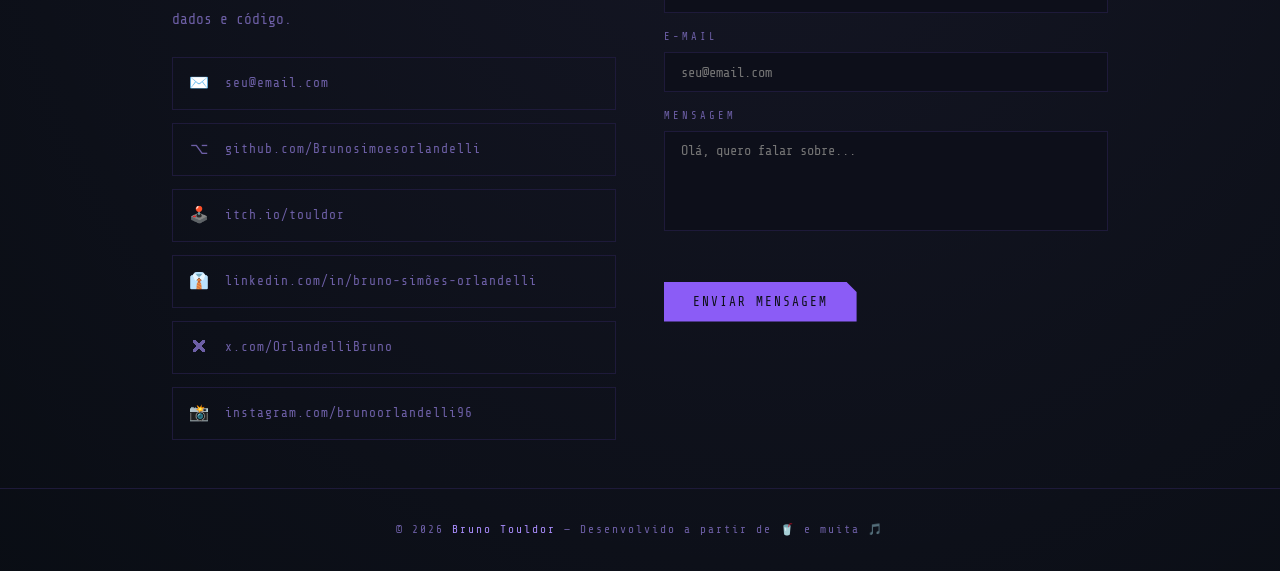
==== commit 91a29175: "Update project card to RiftForge Replace placeholder project with RiftForge: new hero image, badge t" ====
--- a/index.html
+++ b/index.html
@@ -268,20 +268,20 @@
 
       <div class="project-card cyan-accent">
         <div class="card-img-wrap">
-          <img src="https://placehold.co/600x300/0d0f1a/06b6d4?text=visualização+de+dados" alt="Projeto de dados" class="card-img">
-          <span class="card-img-badge cyan">data science</span>
+          <img src="https://i.pinimg.com/1200x/1b/e8/67/1be8670c9ef1febba687102c610eac29.jpg" alt="Projeto de dados" class="card-img">
+          <span class="card-img-badge cyan">Ferramenta Web</span>
         </div>
         <div class="card-body">
-          <h3 class="card-title">Nome do Projeto</h3>
+          <h3 class="card-title">RiftForge</h3>
           <p class="card-desc">
-            Descreva a análise, o problema resolvido e os insights gerados.
+            Analisador de composição de League of Legends com dados oficiais da Riot Games (Data Dragon).Análise 100% local — nenhuma API key necessária, funciona offline após o primeiro carregamento.
           </p>
           <div class="card-tags">
-            <span class="card-tag cyan">Python</span>
-            <span class="card-tag cyan">Pandas</span>
-            <span class="card-tag cyan">Matplotlib</span>
-          </div>
-          <a href="#" class="card-link cyan">Ver projeto</a>
+            <span class="card-tag cyan">HTML</span>
+            <span class="card-tag cyan">CSS</span>
+            <span class="card-tag cyan">JavaScript</span>
+          </div>
+          <a href="https://lol-comp-analyzer.vercel.app" class="card-link cyan">Ver projeto</a>
         </div>
       </div>
 
--- a/style.css
+++ b/style.css
@@ -761,12 +761,12 @@
   height: 180px;
   object-fit: cover;
   transition: transform 0.4s;
-  filter: saturate(0.75) hue-rotate(190deg) contrast(1.05);
+  filter: saturate(0.75) contrast(1.05);
 }
 
 .project-card:hover .card-img {
   transform: scale(1.07);
-  filter: saturate(0.92) hue-rotate(190deg) contrast(1.1);
+  filter: saturate(0.92) contrast(1.1);
 }
 
 /* Badge sobre a imagem */
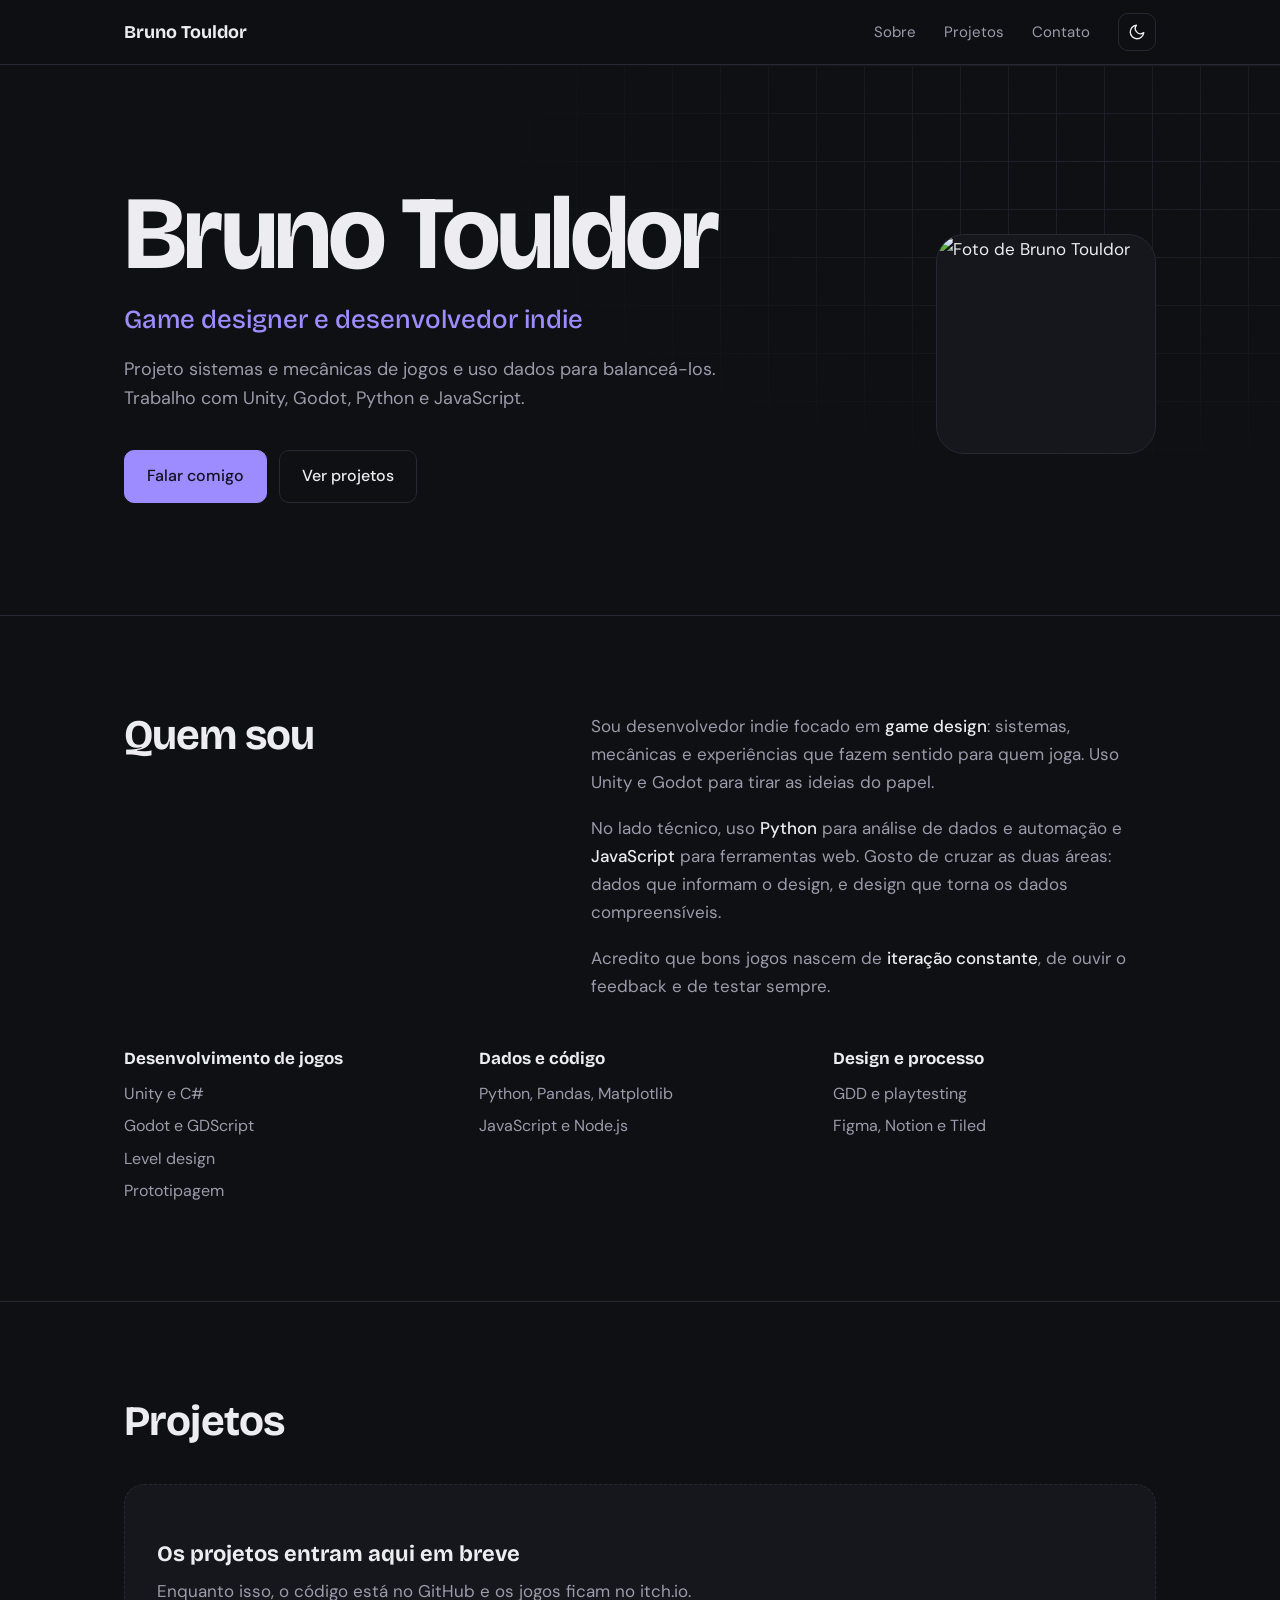
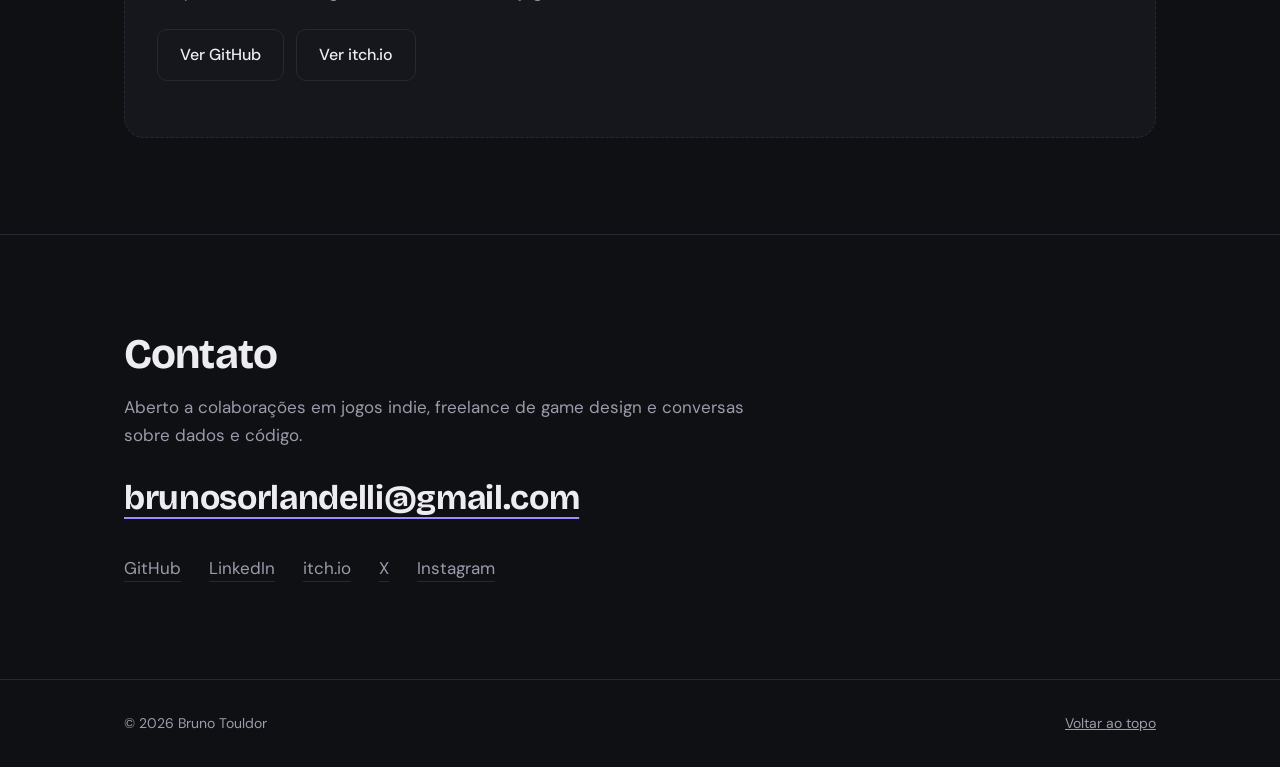
==== commit 1a0ea570: "Refactor index.html: new layout, styles & theme Large rewrite of index.html: replaced original marku" ====
--- a/index.html
+++ b/index.html
@@ -1,457 +1,212 @@
 <!DOCTYPE html>
-<html lang="pt-BR">
+<html lang="pt-BR" data-theme="dark">
 <head>
-  <meta charset="UTF-8">
-  <meta name="viewport" content="width=device-width, initial-scale=1.0">
-
-  <!-- SEO -->
-  <title>Bruno Touldor — Game Designer & Dev</title>
-  <meta name="description" content="Portfólio de Bruno Touldor — Game Designer indie com experiência em Unity e Godot, Python e JavaScript.">
-  <meta name="author" content="Bruno Touldor">
-  <meta name="keywords" content="game designer, game dev, unity, godot, python, indie, portfólio">
-
-  <!-- Open Graph -->
-  <meta property="og:type"        content="website">
-  <meta property="og:url"         content="https://seu-usuario.github.io">
-  <meta property="og:title"       content="Bruno Touldor — Game Designer & Dev">
-  <meta property="og:description" content="Criando mundos jogáveis e sistemas com propósito. Game designer indie com experiência em Unity, Godot, Python e JavaScript.">
-  <meta property="og:image"       content="https://seu-usuario.github.io/og-image.png">
-
-  <!-- Twitter Card -->
-  <meta name="twitter:card"        content="summary_large_image">
-  <meta name="twitter:title"       content="Bruno Touldor — Game Designer & Dev">
-  <meta name="twitter:description" content="Portfólio de game designer indie.">
-  <meta name="twitter:image"       content="https://seu-usuario.github.io/og-image.png">
-
-  <!-- Favicon pixel art roxo -->
-  <link rel="icon" href="data:image/svg+xml,<svg xmlns='http://www.w3.org/2000/svg' viewBox='0 0 32 32'><rect width='32' height='32' fill='%23080c12'/><rect x='8' y='6' width='16' height='14' fill='%238b5cf6'/><rect x='6' y='8' width='4' height='4' fill='%238b5cf6'/><rect x='22' y='8' width='4' height='4' fill='%238b5cf6'/><rect x='8' y='20' width='6' height='8' fill='%238b5cf6'/><rect x='18' y='20' width='6' height='8' fill='%238b5cf6'/><rect x='11' y='10' width='3' height='3' fill='%23080c12'/><rect x='18' y='10' width='3' height='3' fill='%23080c12'/><rect x='12' y='15' width='8' height='2' fill='%2306b6d4'/></svg>">
-
-  <!-- Fontes -->
-  <link rel="preconnect" href="https://fonts.googleapis.com">
-  <link href="https://fonts.googleapis.com/css2?family=Share+Tech+Mono&family=Orbitron:wght@400;700;900&family=VT323&display=swap" rel="stylesheet">
-
-  <!-- Estilos -->
-  <link rel="stylesheet" href="style.css">
+<meta charset="UTF-8">
+<meta name="viewport" content="width=device-width, initial-scale=1">
+<title>Bruno Touldor — Game Designer e Desenvolvedor</title>
+<meta name="description" content="Portfólio de Bruno Touldor, game designer indie com experiência em Unity, Godot, Python e JavaScript.">
+<meta name="author" content="Bruno Touldor">
+<meta property="og:type" content="website">
+<meta property="og:title" content="Bruno Touldor — Game Designer e Desenvolvedor">
+<meta property="og:description" content="Sistemas e mecânicas de jogos, balanceados com dados.">
+<meta property="og:url" content="https://brunosimoesorlandelli.github.io/portfolio_page/">
+<meta name="twitter:card" content="summary">
+<link rel="preconnect" href="https://fonts.googleapis.com">
+<link rel="preconnect" href="https://fonts.gstatic.com" crossorigin>
+<link href="https://fonts.googleapis.com/css2?family=Bricolage+Grotesque:opsz,wght@12..96,500;12..96,700&family=DM+Sans:wght@400;500&display=swap" rel="stylesheet">
+<script>
+try { var t = localStorage.getItem('theme'); if (t) document.documentElement.setAttribute('data-theme', t); } catch (e) {}
+</script>
+<style>
+:root {
+  --bg: #0f1014; --surface: #16171d; --line: #262833;
+  --text: #ececf1; --muted: #9a9cab; --accent: #9d8cff; --on-accent: #12101f;
+  --head: 'Bricolage Grotesque', 'Segoe UI', system-ui, sans-serif;
+  --body: 'DM Sans', 'Segoe UI', system-ui, sans-serif;
+}
+:root[data-theme="light"] {
+  --bg: #fafaf9; --surface: #ffffff; --line: #e4e4e7;
+  --text: #17171c; --muted: #62646f; --accent: #5b46e0; --on-accent: #ffffff;
+}
+* { box-sizing: border-box; margin: 0; }
+html { scroll-behavior: smooth; scroll-padding-top: 80px; }
+body { background: var(--bg); color: var(--text); font: 400 17px/1.65 var(--body); -webkit-font-smoothing: antialiased; }
+a { color: inherit; }
+:focus-visible { outline: 2px solid var(--accent); outline-offset: 3px; border-radius: 4px; }
+.wrap { max-width: 1080px; margin: 0 auto; padding: 0 24px; }
+
+header { position: sticky; top: 0; z-index: 10; background: color-mix(in srgb, var(--bg) 82%, transparent); backdrop-filter: blur(10px); border-bottom: 1px solid var(--line); }
+header .wrap { display: flex; align-items: center; justify-content: space-between; height: 64px; }
+.logo { font: 700 18px var(--head); text-decoration: none; }
+nav { display: flex; align-items: center; gap: 28px; }
+nav a { text-decoration: none; color: var(--muted); font-size: 15px; transition: color .2s; }
+nav a:hover { color: var(--text); }
+#theme { background: none; border: 1px solid var(--line); color: var(--text); width: 38px; height: 38px; border-radius: 10px; cursor: pointer; display: grid; place-items: center; }
+#theme:hover { border-color: var(--accent); }
+#theme svg { width: 18px; height: 18px; }
+[data-theme="dark"] .i-sun, [data-theme="light"] .i-moon { display: none; }
+
+.hero { position: relative; padding: 120px 0 112px; overflow: hidden; }
+.hero::before { content: ""; position: absolute; inset: 0; background-image: linear-gradient(var(--line) 1px, transparent 1px), linear-gradient(90deg, var(--line) 1px, transparent 1px); background-size: 48px 48px; mask-image: radial-gradient(ellipse 70% 80% at 85% 20%, #000 0%, transparent 70%); -webkit-mask-image: radial-gradient(ellipse 70% 80% at 85% 20%, #000 0%, transparent 70%); opacity: .8; }
+.hero .wrap { position: relative; display: grid; grid-template-columns: 1fr auto; gap: 56px; align-items: center; }
+.hero h1 { font: 700 clamp(48px, 9vw, 104px)/.95 var(--head); letter-spacing: -.035em; }
+.hero .role { font: 500 clamp(20px, 3vw, 26px) var(--head); color: var(--accent); margin-top: 20px; }
+.hero p.lead { max-width: 52ch; color: var(--muted); margin-top: 20px; font-size: 18px; }
+.actions { display: flex; flex-wrap: wrap; gap: 12px; margin-top: 36px; }
+.btn { display: inline-block; padding: 12px 22px; border-radius: 10px; font-weight: 500; font-size: 16px; text-decoration: none; border: 1px solid var(--line); transition: border-color .2s, transform .2s; }
+.btn:hover { border-color: var(--accent); }
+.btn.primary { background: var(--accent); color: var(--on-accent); border-color: var(--accent); }
+.btn.primary:hover { transform: translateY(-1px); }
+.photo { width: 220px; height: 220px; border-radius: 28px; object-fit: cover; border: 1px solid var(--line); background: var(--surface); }
+.hero .wrap > * { animation: rise .7s cubic-bezier(.2,.7,.2,1) both; }
+.hero .wrap > *:nth-child(2) { animation-delay: .12s; }
+@keyframes rise { from { opacity: 0; transform: translateY(14px); } }
+
+section { padding: 96px 0; border-top: 1px solid var(--line); }
+h2 { font: 700 clamp(30px, 4vw, 42px)/1.1 var(--head); letter-spacing: -.02em; }
+.split { display: grid; grid-template-columns: 1fr 1.4fr; gap: 64px; }
+.about p { color: var(--muted); max-width: 62ch; }
+.about p + p { margin-top: 18px; }
+.about strong { color: var(--text); font-weight: 500; }
+.skills { display: grid; grid-template-columns: repeat(3, 1fr); gap: 32px; margin-top: 48px; }
+.skills h3 { font: 700 17px var(--head); margin-bottom: 12px; }
+.skills ul { list-style: none; padding: 0; color: var(--muted); font-size: 16px; }
+.skills li + li { margin-top: 6px; }
+
+.empty { margin-top: 40px; padding: 56px 32px; border: 1px dashed var(--line); border-radius: 20px; background: var(--surface); }
+.empty h3 { font: 700 22px var(--head); }
+.empty p { color: var(--muted); max-width: 52ch; margin-top: 10px; }
+.empty .actions { margin-top: 24px; }
+
+.contact p.lead { color: var(--muted); max-width: 52ch; margin-top: 16px; }
+.mail { display: inline-block; margin-top: 28px; font: 700 clamp(22px, 4vw, 34px) var(--head); letter-spacing: -.01em; text-decoration: underline; text-decoration-color: var(--accent); text-underline-offset: 8px; text-decoration-thickness: 2px; word-break: break-all; }
+.links { display: flex; flex-wrap: wrap; gap: 12px 28px; margin-top: 36px; list-style: none; padding: 0; }
+.links a { color: var(--muted); text-decoration: none; border-bottom: 1px solid var(--line); padding-bottom: 2px; transition: color .2s, border-color .2s; }
+.links a:hover { color: var(--text); border-color: var(--accent); }
+
+footer { border-top: 1px solid var(--line); padding: 32px 0; color: var(--muted); font-size: 14px; }
+footer .wrap { display: flex; justify-content: space-between; gap: 16px; flex-wrap: wrap; }
+
+@media (max-width: 760px) {
+  body { font-size: 16px; }
+  nav { gap: 16px; }
+  .hero { padding: 72px 0; }
+  .hero .wrap { grid-template-columns: 1fr; gap: 36px; }
+  .photo { order: -1; width: 112px; height: 112px; border-radius: 22px; }
+  .split, .skills { grid-template-columns: 1fr; gap: 28px; }
+  section { padding: 72px 0; }
+}
+@media (prefers-reduced-motion: reduce) {
+  html { scroll-behavior: auto; }
+  .hero .wrap > * { animation: none; }
+  * { transition: none !important; }
+}
+</style>
 </head>
 <body>
-<div class="page">
-
-  <!-- NAV -->
-  <nav>
-    <div class="nav-logo">[<span>Bruno Touldor</span>]</div>
-    <ul class="nav-links">
-      <li><a href="#about">Sobre</a></li>
-      <li><a href="#games">Games</a></li>
-      <li><a href="#data">Dados</a></li>
-      <li><a href="#contact">Contato</a></li>
-    </ul>
-    <button class="nav-hamburger" aria-label="Abrir menu" aria-expanded="false" onclick="toggleMenu(this)">
-      <span></span><span></span><span></span>
-    </button>
-  </nav>
-
-  <!-- Drawer mobile -->
-  <div class="nav-mobile" id="nav-mobile">
-    <ul>
-      <li><a href="#about"   onclick="closeMenu()">Sobre</a></li>
-      <li><a href="#games"   onclick="closeMenu()">Games</a></li>
-      <li><a href="#data"    onclick="closeMenu()">Dados</a></li>
-      <li><a href="#contact" onclick="closeMenu()">Contato</a></li>
-    </ul>
+
+<header>
+  <div class="wrap">
+    <a class="logo" href="#topo">Bruno Touldor</a>
+    <nav aria-label="Principal">
+      <a href="#sobre">Sobre</a>
+      <a href="#projetos">Projetos</a>
+      <a href="#contato">Contato</a>
+      <button id="theme" type="button" aria-label="Alternar tema claro e escuro">
+        <svg class="i-sun" viewBox="0 0 24 24" fill="none" stroke="currentColor" stroke-width="1.8" stroke-linecap="round"><circle cx="12" cy="12" r="4"/><path d="M12 2v2M12 20v2M4.9 4.9l1.4 1.4M17.7 17.7l1.4 1.4M2 12h2M20 12h2M4.9 19.1l1.4-1.4M17.7 6.3l1.4-1.4"/></svg>
+        <svg class="i-moon" viewBox="0 0 24 24" fill="none" stroke="currentColor" stroke-width="1.8" stroke-linecap="round" stroke-linejoin="round"><path d="M21 12.8A9 9 0 1 1 11.2 3a7 7 0 0 0 9.8 9.8z"/></svg>
+      </button>
+    </nav>
   </div>
-
-  <!-- HERO -->
-  <section id="hero">
-
-    <figure class="hologram-wrap" aria-hidden="true">
-      <div class="hologram-ring"></div>
-      <div class="hologram-portrait">
-        <img
-          src="https://github.com/Brunosimoesorlandelli.png"
-          alt=""
-          class="hologram-img"
-          loading="lazy"
-        >
-      </div>
-      <div class="hologram-glow"></div>
-    </figure>
-
-    <p class="hero-tag">Inicializando portfólio...</p>
-    <h1 class="hero-name">Bruno<br><span class="accent flicker">Touldor</span></h1>
-    <p class="hero-role">Game Designer & Dev<span class="cursor">_</span></p>
-    <p class="hero-desc">
-      Criando mundos jogáveis e sistemas com propósito. Game designer com experiência em
-      Unity e Godot, Python e JavaScript — onde design de jogos encontra ciência de dados.
-    </p>
-    <div class="hero-cta">
-      <a href="#games" class="btn-primary">Ver Projetos</a>
-      <a href="#contact" class="btn-outline">Entrar em Contato</a>
-    </div>
-    <div class="hero-loop" aria-hidden="true">
-      <span>PLAYABLE WORLDS</span>
-      <span>SYSTEMIC DESIGN</span>
-      <span>DATA-INFORMED BALANCE</span>
-    </div>
-
-    <div class="scroll-hint" aria-hidden="true">
-      <span>scroll</span>
-      <div class="scroll-arrow"></div>
+</header>
+
+<main id="topo">
+  <div class="hero">
+    <div class="wrap">
+      <div>
+        <h1>Bruno Touldor</h1>
+        <p class="role">Game designer e desenvolvedor indie</p>
+        <p class="lead">Projeto sistemas e mecânicas de jogos e uso dados para balanceá-los. Trabalho com Unity, Godot, Python e JavaScript.</p>
+        <div class="actions">
+          <a class="btn primary" href="#contato">Falar comigo</a>
+          <a class="btn" href="#projetos">Ver projetos</a>
+        </div>
+      </div>
+      <img class="photo" src="https://github.com/Brunosimoesorlandelli.png" alt="Foto de Bruno Touldor" width="220" height="220">
+    </div>
+  </div>
+
+  <section id="sobre" class="about">
+    <div class="wrap">
+      <div class="split">
+        <h2>Quem sou</h2>
+        <div>
+          <p>Sou desenvolvedor indie focado em <strong>game design</strong>: sistemas, mecânicas e experiências que fazem sentido para quem joga. Uso Unity e Godot para tirar as ideias do papel.</p>
+          <p>No lado técnico, uso <strong>Python</strong> para análise de dados e automação e <strong>JavaScript</strong> para ferramentas web. Gosto de cruzar as duas áreas: dados que informam o design, e design que torna os dados compreensíveis.</p>
+          <p>Acredito que bons jogos nascem de <strong>iteração constante</strong>, de ouvir o feedback e de testar sempre.</p>
+        </div>
+      </div>
+      <div class="skills">
+        <div>
+          <h3>Desenvolvimento de jogos</h3>
+          <ul><li>Unity e C#</li><li>Godot e GDScript</li><li>Level design</li><li>Prototipagem</li></ul>
+        </div>
+        <div>
+          <h3>Dados e código</h3>
+          <ul><li>Python, Pandas, Matplotlib</li><li>JavaScript e Node.js</li></ul>
+        </div>
+        <div>
+          <h3>Design e processo</h3>
+          <ul><li>GDD e playtesting</li><li>Figma, Notion e Tiled</li></ul>
+        </div>
+      </div>
     </div>
   </section>
 
-  <div class="play-strip" aria-hidden="true">
-    <div class="play-strip-track">
-      <span>PLAY MODE ON</span>
-      <span>GAME DESIGN + DEV</span>
-      <span>PROTOTYPE FAST</span>
-      <span>ITERATE WITH DATA</span>
-      <span>PLAY MODE ON</span>
-      <span>GAME DESIGN + DEV</span>
-      <span>PROTOTYPE FAST</span>
-      <span>ITERATE WITH DATA</span>
-    </div>
+  <section id="projetos">
+    <div class="wrap">
+      <h2>Projetos</h2>
+      <div class="empty">
+        <h3>Os projetos entram aqui em breve</h3>
+        <p>Enquanto isso, o código está no GitHub e os jogos ficam no itch.io.</p>
+        <div class="actions">
+          <a class="btn" href="https://github.com/Brunosimoesorlandelli" target="_blank" rel="noopener">Ver GitHub</a>
+          <a class="btn" href="https://touldor.itch.io/" target="_blank" rel="noopener">Ver itch.io</a>
+        </div>
+      </div>
+    </div>
+  </section>
+
+  <section id="contato" class="contact">
+    <div class="wrap">
+      <h2>Contato</h2>
+      <p class="lead">Aberto a colaborações em jogos indie, freelance de game design e conversas sobre dados e código.</p>
+      <a class="mail" href="mailto:brunosorlandelli@gmail.com">brunosorlandelli@gmail.com</a>
+      <ul class="links">
+        <li><a href="https://github.com/Brunosimoesorlandelli" target="_blank" rel="noopener">GitHub</a></li>
+        <li><a href="https://www.linkedin.com/in/bruno-sim%C3%B5es-orlandelli-b089a2167" target="_blank" rel="noopener">LinkedIn</a></li>
+        <li><a href="https://touldor.itch.io/" target="_blank" rel="noopener">itch.io</a></li>
+        <li><a href="https://x.com/OrlandelliBruno" target="_blank" rel="noopener">X</a></li>
+        <li><a href="https://www.instagram.com/brunoorlandelli96" target="_blank" rel="noopener">Instagram</a></li>
+      </ul>
+    </div>
+  </section>
+</main>
+
+<footer>
+  <div class="wrap">
+    <span>© 2026 Bruno Touldor</span>
+    <a href="#topo">Voltar ao topo</a>
   </div>
-
-  <hr class="section-divider">
-
-  <!-- SOBRE -->
-  <section id="about">
-    <div class="section-header">
-      <span class="section-num">// 01 — sobre</span>
-      <h2 class="section-title" data-title="Quem sou">Quem sou</h2>
-    </div>
-
-    <div class="about-grid">
-      <div class="about-text">
-        <p>
-          Sou desenvolvedor indie focado em <strong>game design</strong> — na criação de sistemas,
-          mecânicas e experiências que fazem sentido para quem joga. Trabalho com Unity e Godot
-          para dar vida às ideias.
-        </p>
-        <p>
-          Do lado técnico, uso <strong>Python</strong> para análise de dados e automação, e
-          <strong>JavaScript</strong> para ferramentas web. Gosto de cruzar essas áreas: dados
-          informando design, e design humanizando dados.
-        </p>
-        <p>
-          Acredito que bons jogos nascem de <strong>iteração constante</strong>, de ouvir o
-          feedback e de nunca parar de testar.
-        </p>
-        <div class="tool-tags">
-          <span class="tag">Unity</span>
-          <span class="tag">Godot</span>
-          <span class="tag">Python</span>
-          <span class="tag">JavaScript</span>
-          <span class="tag">C#</span>
-          <span class="tag">GDScript</span>
-          <span class="tag">Figma</span>
-          <span class="tag">Tiled</span>
-        </div>
-      </div>
-
-      <div class="skills-panel">
-        <div class="skill-group">
-          <p class="skill-group-label">Game Development</p>
-          <div class="skill-chips">
-            <span class="skill-chip purple">Unity</span>
-            <span class="skill-chip purple">Godot</span>
-            <span class="skill-chip purple">C#</span>
-            <span class="skill-chip purple">GDScript</span>
-            <span class="skill-chip purple">Level Design</span>
-            <span class="skill-chip purple">Prototipagem</span>
-          </div>
-        </div>
-        <div class="skill-group">
-          <p class="skill-group-label">Dados & Código</p>
-          <div class="skill-chips">
-            <span class="skill-chip cyan">Python</span>
-            <span class="skill-chip cyan">Pandas</span>
-            <span class="skill-chip cyan">JavaScript</span>
-            <span class="skill-chip cyan">Node.js</span>
-            <span class="skill-chip cyan">Matplotlib</span>
-          </div>
-        </div>
-        <div class="skill-group">
-          <p class="skill-group-label">Design & Processo</p>
-          <div class="skill-chips">
-            <span class="skill-chip light">Figma</span>
-            <span class="skill-chip light">Notion</span>
-            <span class="skill-chip light">GDD</span>
-            <span class="skill-chip light">Playtesting</span>
-          </div>
-        </div>
-      </div>
-    </div>
-  </section>
-
-  <hr class="section-divider">
-
-  <!-- GAMES -->
-  <section id="games">
-    <div class="section-header">
-      <span class="section-num">// 02 — jogos</span>
-      <h2 class="section-title" data-title="Projetos de Games">Projetos de Games</h2>
-    </div>
-
-    <div class="project-grid">
-
-      <div class="project-card">
-        <div class="card-img-wrap">
-          <img src="https://placehold.co/600x300/0d0f1a/8b5cf6?text=screenshot+do+jogo" alt="Screenshot do projeto" class="card-img">
-          <span class="card-img-badge">jogo indie</span>
-        </div>
-        <div class="card-body">
-          <h3 class="card-title">Nome do Projeto</h3>
-          <p class="card-desc">
-            Descrição do seu jogo. Fale sobre o conceito, a mecânica central e o que o torna único.
-          </p>
-          <div class="card-tags">
-            <span class="card-tag">Unity</span>
-            <span class="card-tag">2D Platformer</span>
-            <span class="card-tag">Pixel Art</span>
-          </div>
-          <a href="#" class="card-link">Ver projeto</a>
-        </div>
-      </div>
-
-      <div class="project-card light-accent">
-        <div class="card-img-wrap">
-          <img src="https://placehold.co/600x300/0d0f1a/a78bfa?text=screenshot+do+jogo" alt="Screenshot do projeto" class="card-img">
-          <span class="card-img-badge light">game jam</span>
-        </div>
-        <div class="card-body">
-          <h3 class="card-title">Nome do Projeto</h3>
-          <p class="card-desc">
-            Descreva o gênero, a plataforma e o que você aprendeu desenvolvendo. Fale do loop de gameplay.
-          </p>
-          <div class="card-tags">
-            <span class="card-tag">Godot</span>
-            <span class="card-tag">Roguelite</span>
-            <span class="card-tag">GDScript</span>
-          </div>
-          <a href="#" class="card-link">Ver projeto</a>
-        </div>
-      </div>
-
-      <div class="project-card cyan-accent">
-        <div class="card-img-wrap">
-          <img src="https://placehold.co/600x300/0d0f1a/06b6d4?text=em+desenvolvimento" alt="Projeto em desenvolvimento" class="card-img">
-          <span class="card-img-badge cyan">em desenvolvimento</span>
-        </div>
-        <div class="card-body">
-          <h3 class="card-title">Projeto WIP</h3>
-          <p class="card-desc">
-            Projeto em andamento. Compartilhe a visão por trás dele e o que você está explorando.
-          </p>
-          <div class="card-tags">
-            <span class="card-tag">Unity</span>
-            <span class="card-tag">RPG</span>
-            <span class="card-tag">Procedural</span>
-          </div>
-          <a href="#" class="card-link">Acompanhar</a>
-        </div>
-      </div>
-
-    </div>
-  </section>
-
-  <hr class="section-divider">
-
-  <!-- DADOS -->
-  <section id="data">
-    <div class="section-header">
-      <span class="section-num">// 03 — dados & código</span>
-      <h2 class="section-title" data-title="Projetos Técnicos">Projetos Técnicos</h2>
-    </div>
-
-    <div class="project-grid">
-
-      <div class="project-card cyan-accent">
-        <div class="card-img-wrap">
-          <img src="https://i.pinimg.com/1200x/1b/e8/67/1be8670c9ef1febba687102c610eac29.jpg" alt="Projeto de dados" class="card-img">
-          <span class="card-img-badge cyan">Ferramenta Web</span>
-        </div>
-        <div class="card-body">
-          <h3 class="card-title">RiftForge</h3>
-          <p class="card-desc">
-            Analisador de composição de League of Legends com dados oficiais da Riot Games (Data Dragon).Análise 100% local — nenhuma API key necessária, funciona offline após o primeiro carregamento.
-          </p>
-          <div class="card-tags">
-            <span class="card-tag cyan">HTML</span>
-            <span class="card-tag cyan">CSS</span>
-            <span class="card-tag cyan">JavaScript</span>
-          </div>
-          <a href="https://lol-comp-analyzer.vercel.app" class="card-link cyan">Ver projeto</a>
-        </div>
-      </div>
-
-      <div class="project-card">
-        <div class="card-img-wrap">
-          <img src="https://placehold.co/600x300/0d0f1a/8b5cf6?text=ferramenta+web" alt="Ferramenta web" class="card-img">
-          <span class="card-img-badge">ferramenta web</span>
-        </div>
-        <div class="card-body">
-          <h3 class="card-title">Nome do Projeto</h3>
-          <p class="card-desc">
-            Ferramenta ou script criado. Pode ser utilitário para game dev, bot ou gerador procedural.
-          </p>
-          <div class="card-tags">
-            <span class="card-tag cyan">JavaScript</span>
-            <span class="card-tag cyan">Node.js</span>
-            <span class="card-tag cyan">API</span>
-          </div>
-          <a href="#" class="card-link cyan">Ver projeto</a>
-        </div>
-      </div>
-
-    </div>
-  </section>
-
-  <hr class="section-divider">
-
-  <!-- CONTATO -->
-  <section id="contact">
-    <div class="section-header">
-      <span class="section-num">// 04 — contato</span>
-      <h2 class="section-title" data-title="Fale Comigo">Fale Comigo</h2>
-    </div>
-
-    <div class="contact-grid">
-      <div class="contact-text">
-        <p>
-          Aberto a colaborações em jogos indie, projetos criativos, freelance de game design
-          ou conversas sobre dados e código.
-        </p>
-        <div class="contact-links">
-          <a href="mailto:seu@email.com" class="contact-link">
-            <span class="contact-link-icon">✉️</span> seu@email.com
-          </a>
-          <a href="https://github.com/Brunosimoesorlandelli" class="contact-link" target="_blank" rel="noopener">
-            <span class="contact-link-icon">⌥</span> github.com/Brunosimoesorlandelli
-          </a>
-          <a href="https://touldor.itch.io/" class="contact-link" target="_blank" rel="noopener">
-            <span class="contact-link-icon">🕹️</span> itch.io/touldor
-          </a>
-          <a href="https://www.linkedin.com/in/bruno-simões-orlandelli-b089a2167" class="contact-link" target="_blank" rel="noopener">
-            <span class="contact-link-icon">👔</span> linkedin.com/in/bruno-simões-orlandelli
-          </a>
-          <a href="https://x.com/OrlandelliBruno" class="contact-link" target="_blank" rel="noopener">
-            <span class="contact-link-icon">🗙</span> x.com/OrlandelliBruno
-          </a>
-          <a href="https://www.instagram.com/brunoorlandelli96" class="contact-link" target="_blank" rel="noopener">
-            <span class="contact-link-icon">📸</span> instagram.com/brunoorlandelli96
-          </a>
-        </div>
-      </div>
-
-      <!--
-        FORMULÁRIO — Formspree (gratuito, sem backend)
-        1. Crie conta em formspree.io
-        2. Crie um Form e copie o endpoint gerado
-        3. Substitua "SEU_ENDPOINT" abaixo
-      -->
-      <form
-        class="contact-form"
-        action="https://formspree.io/f/SEU_ENDPOINT"
-        method="POST"
-        id="contact-form"
-        novalidate
-      >
-        <div class="form-group">
-          <label class="form-label" for="f-name">Nome</label>
-          <input type="text" id="f-name" name="name" class="form-input" placeholder="seu nome aqui" required autocomplete="name">
-        </div>
-        <div class="form-group">
-          <label class="form-label" for="f-email">E-mail</label>
-          <input type="email" id="f-email" name="email" class="form-input" placeholder="seu@email.com" required autocomplete="email">
-        </div>
-        <div class="form-group">
-          <label class="form-label" for="f-msg">Mensagem</label>
-          <textarea id="f-msg" name="message" class="form-textarea" placeholder="Olá, quero falar sobre..." required></textarea>
-        </div>
-        <p class="form-status" id="form-status" aria-live="polite"></p>
-        <button type="submit" class="btn-primary btn-submit">Enviar Mensagem</button>
-      </form>
-    </div>
-  </section>
-
-  <!-- FOOTER -->
-  <footer>
-    <p>© 2026 <span>Bruno Touldor</span> — Desenvolvido a partir de 🥤 e muita 🎵</p>
-  </footer>
-
-</div>
-
-<!-- SCRIPTS -->
+</footer>
+
 <script>
-  /* ---- Menu mobile ---- */
-  function toggleMenu(btn) {
-    const menu = document.getElementById('nav-mobile');
-    const open = menu.classList.toggle('open');
-    btn.classList.toggle('active', open);
-    btn.setAttribute('aria-expanded', open);
-    document.body.style.overflow = open ? 'hidden' : '';
-  }
-
-  function closeMenu() {
-    const menu = document.getElementById('nav-mobile');
-    const btn  = document.querySelector('.nav-hamburger');
-    menu.classList.remove('open');
-    btn.classList.remove('active');
-    btn.setAttribute('aria-expanded', 'false');
-    document.body.style.overflow = '';
-  }
-
-  /* ---- Formulário Formspree (AJAX) ---- */
-  const form   = document.getElementById('contact-form');
-  const status = document.getElementById('form-status');
-
-  form.addEventListener('submit', async (e) => {
-    e.preventDefault();
-    const btn = form.querySelector('.btn-submit');
-    btn.textContent = 'Enviando...';
-    btn.disabled = true;
-    status.className = 'form-status';
-    status.textContent = '';
-
-    try {
-      const res = await fetch(form.action, {
-        method: 'POST',
-        body: new FormData(form),
-        headers: { 'Accept': 'application/json' }
-      });
-      if (res.ok) {
-        status.textContent = '✓ Mensagem enviada! Responderei em breve.';
-        status.className   = 'form-status success';
-        form.reset();
-      } else {
-        const data = await res.json();
-        throw new Error(data?.errors?.[0]?.message || 'Erro ao enviar.');
-      }
-    } catch (err) {
-      status.textContent = '✗ ' + err.message + ' Tente pelo e-mail diretamente.';
-      status.className   = 'form-status error';
-    } finally {
-      btn.textContent = 'Enviar Mensagem';
-      btn.disabled    = false;
-    }
-  });
-
-  /* ---- Fade-in ao rolar ---- */
-  const observer = new IntersectionObserver((entries) => {
-    entries.forEach(entry => {
-      if (entry.isIntersecting) {
-        entry.target.classList.add('visible');
-        observer.unobserve(entry.target);
-      }
-    });
-  }, { threshold: 0.1 });
-
-  document.querySelectorAll('.project-card, .skill-group, .contact-link').forEach(el => {
-    el.classList.add('fade-in');
-    observer.observe(el);
-  });
+document.getElementById('theme').addEventListener('click', function () {
+  var root = document.documentElement;
+  var next = root.getAttribute('data-theme') === 'dark' ? 'light' : 'dark';
+  root.setAttribute('data-theme', next);
+  try { localStorage.setItem('theme', next); } catch (e) {}
+});
 </script>
-
 </body>
 </html>
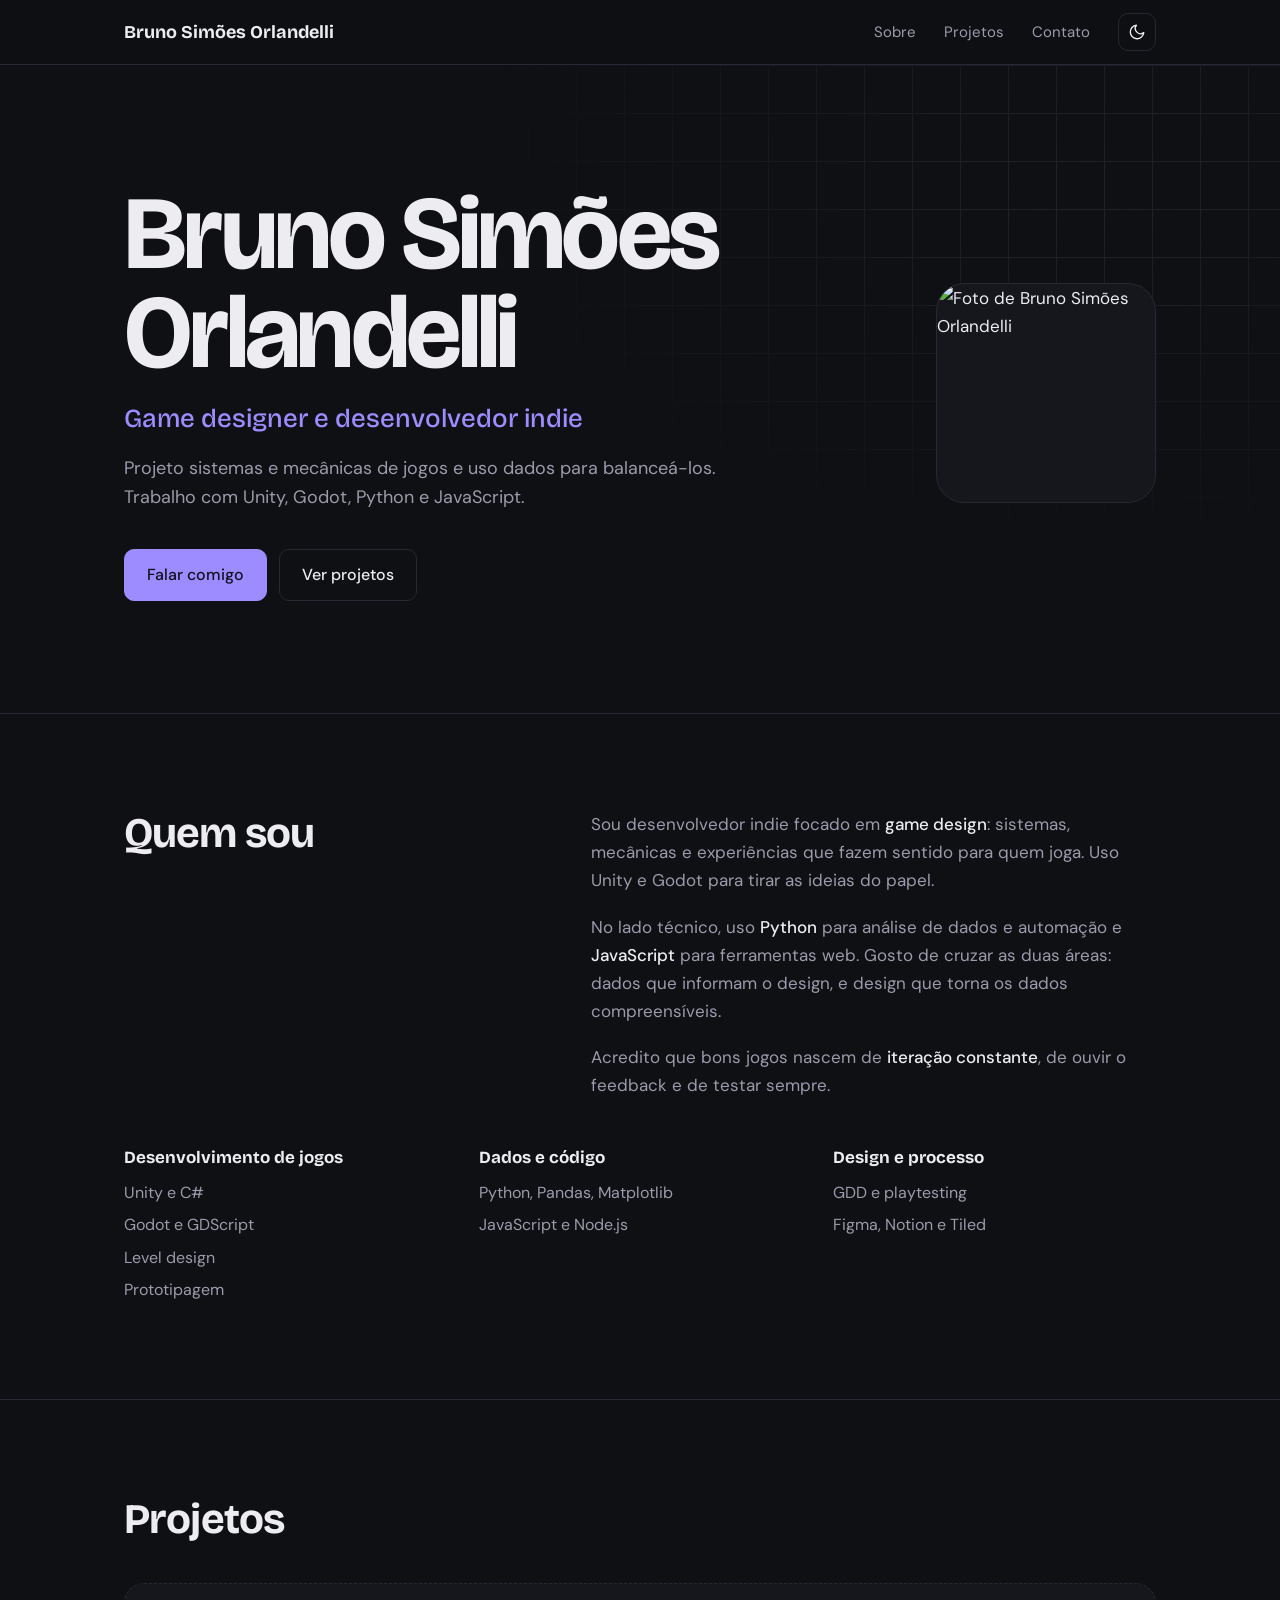
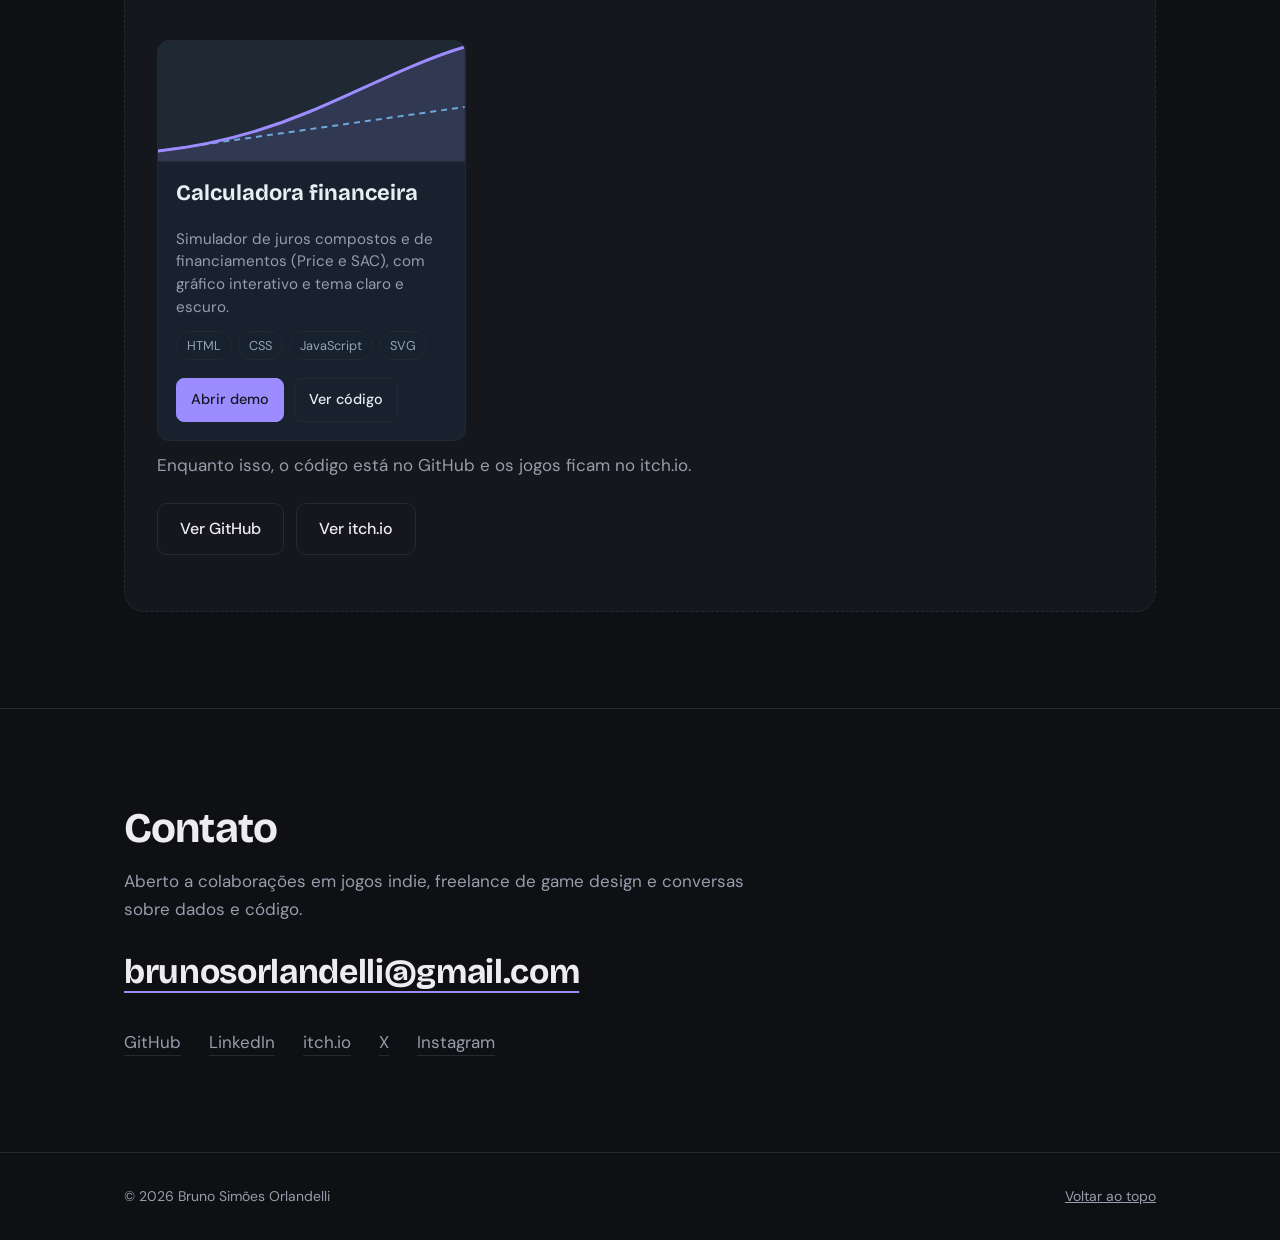
==== commit b7065ef6: "Add interactive financial calculator Add a portfolio project card and a calculator for compound inte" ====
--- a/index.html
+++ b/index.html
@@ -1,212 +1,802 @@
-<!DOCTYPE html>
+<!doctype html>
 <html lang="pt-BR" data-theme="dark">
-<head>
-<meta charset="UTF-8">
-<meta name="viewport" content="width=device-width, initial-scale=1">
-<title>Bruno Touldor — Game Designer e Desenvolvedor</title>
-<meta name="description" content="Portfólio de Bruno Touldor, game designer indie com experiência em Unity, Godot, Python e JavaScript.">
-<meta name="author" content="Bruno Touldor">
-<meta property="og:type" content="website">
-<meta property="og:title" content="Bruno Touldor — Game Designer e Desenvolvedor">
-<meta property="og:description" content="Sistemas e mecânicas de jogos, balanceados com dados.">
-<meta property="og:url" content="https://brunosimoesorlandelli.github.io/portfolio_page/">
-<meta name="twitter:card" content="summary">
-<link rel="preconnect" href="https://fonts.googleapis.com">
-<link rel="preconnect" href="https://fonts.gstatic.com" crossorigin>
-<link href="https://fonts.googleapis.com/css2?family=Bricolage+Grotesque:opsz,wght@12..96,500;12..96,700&family=DM+Sans:wght@400;500&display=swap" rel="stylesheet">
-<script>
-try { var t = localStorage.getItem('theme'); if (t) document.documentElement.setAttribute('data-theme', t); } catch (e) {}
-</script>
-<style>
-:root {
-  --bg: #0f1014; --surface: #16171d; --line: #262833;
-  --text: #ececf1; --muted: #9a9cab; --accent: #9d8cff; --on-accent: #12101f;
-  --head: 'Bricolage Grotesque', 'Segoe UI', system-ui, sans-serif;
-  --body: 'DM Sans', 'Segoe UI', system-ui, sans-serif;
-}
-:root[data-theme="light"] {
-  --bg: #fafaf9; --surface: #ffffff; --line: #e4e4e7;
-  --text: #17171c; --muted: #62646f; --accent: #5b46e0; --on-accent: #ffffff;
-}
-* { box-sizing: border-box; margin: 0; }
-html { scroll-behavior: smooth; scroll-padding-top: 80px; }
-body { background: var(--bg); color: var(--text); font: 400 17px/1.65 var(--body); -webkit-font-smoothing: antialiased; }
-a { color: inherit; }
-:focus-visible { outline: 2px solid var(--accent); outline-offset: 3px; border-radius: 4px; }
-.wrap { max-width: 1080px; margin: 0 auto; padding: 0 24px; }
-
-header { position: sticky; top: 0; z-index: 10; background: color-mix(in srgb, var(--bg) 82%, transparent); backdrop-filter: blur(10px); border-bottom: 1px solid var(--line); }
-header .wrap { display: flex; align-items: center; justify-content: space-between; height: 64px; }
-.logo { font: 700 18px var(--head); text-decoration: none; }
-nav { display: flex; align-items: center; gap: 28px; }
-nav a { text-decoration: none; color: var(--muted); font-size: 15px; transition: color .2s; }
-nav a:hover { color: var(--text); }
-#theme { background: none; border: 1px solid var(--line); color: var(--text); width: 38px; height: 38px; border-radius: 10px; cursor: pointer; display: grid; place-items: center; }
-#theme:hover { border-color: var(--accent); }
-#theme svg { width: 18px; height: 18px; }
-[data-theme="dark"] .i-sun, [data-theme="light"] .i-moon { display: none; }
-
-.hero { position: relative; padding: 120px 0 112px; overflow: hidden; }
-.hero::before { content: ""; position: absolute; inset: 0; background-image: linear-gradient(var(--line) 1px, transparent 1px), linear-gradient(90deg, var(--line) 1px, transparent 1px); background-size: 48px 48px; mask-image: radial-gradient(ellipse 70% 80% at 85% 20%, #000 0%, transparent 70%); -webkit-mask-image: radial-gradient(ellipse 70% 80% at 85% 20%, #000 0%, transparent 70%); opacity: .8; }
-.hero .wrap { position: relative; display: grid; grid-template-columns: 1fr auto; gap: 56px; align-items: center; }
-.hero h1 { font: 700 clamp(48px, 9vw, 104px)/.95 var(--head); letter-spacing: -.035em; }
-.hero .role { font: 500 clamp(20px, 3vw, 26px) var(--head); color: var(--accent); margin-top: 20px; }
-.hero p.lead { max-width: 52ch; color: var(--muted); margin-top: 20px; font-size: 18px; }
-.actions { display: flex; flex-wrap: wrap; gap: 12px; margin-top: 36px; }
-.btn { display: inline-block; padding: 12px 22px; border-radius: 10px; font-weight: 500; font-size: 16px; text-decoration: none; border: 1px solid var(--line); transition: border-color .2s, transform .2s; }
-.btn:hover { border-color: var(--accent); }
-.btn.primary { background: var(--accent); color: var(--on-accent); border-color: var(--accent); }
-.btn.primary:hover { transform: translateY(-1px); }
-.photo { width: 220px; height: 220px; border-radius: 28px; object-fit: cover; border: 1px solid var(--line); background: var(--surface); }
-.hero .wrap > * { animation: rise .7s cubic-bezier(.2,.7,.2,1) both; }
-.hero .wrap > *:nth-child(2) { animation-delay: .12s; }
-@keyframes rise { from { opacity: 0; transform: translateY(14px); } }
-
-section { padding: 96px 0; border-top: 1px solid var(--line); }
-h2 { font: 700 clamp(30px, 4vw, 42px)/1.1 var(--head); letter-spacing: -.02em; }
-.split { display: grid; grid-template-columns: 1fr 1.4fr; gap: 64px; }
-.about p { color: var(--muted); max-width: 62ch; }
-.about p + p { margin-top: 18px; }
-.about strong { color: var(--text); font-weight: 500; }
-.skills { display: grid; grid-template-columns: repeat(3, 1fr); gap: 32px; margin-top: 48px; }
-.skills h3 { font: 700 17px var(--head); margin-bottom: 12px; }
-.skills ul { list-style: none; padding: 0; color: var(--muted); font-size: 16px; }
-.skills li + li { margin-top: 6px; }
-
-.empty { margin-top: 40px; padding: 56px 32px; border: 1px dashed var(--line); border-radius: 20px; background: var(--surface); }
-.empty h3 { font: 700 22px var(--head); }
-.empty p { color: var(--muted); max-width: 52ch; margin-top: 10px; }
-.empty .actions { margin-top: 24px; }
-
-.contact p.lead { color: var(--muted); max-width: 52ch; margin-top: 16px; }
-.mail { display: inline-block; margin-top: 28px; font: 700 clamp(22px, 4vw, 34px) var(--head); letter-spacing: -.01em; text-decoration: underline; text-decoration-color: var(--accent); text-underline-offset: 8px; text-decoration-thickness: 2px; word-break: break-all; }
-.links { display: flex; flex-wrap: wrap; gap: 12px 28px; margin-top: 36px; list-style: none; padding: 0; }
-.links a { color: var(--muted); text-decoration: none; border-bottom: 1px solid var(--line); padding-bottom: 2px; transition: color .2s, border-color .2s; }
-.links a:hover { color: var(--text); border-color: var(--accent); }
-
-footer { border-top: 1px solid var(--line); padding: 32px 0; color: var(--muted); font-size: 14px; }
-footer .wrap { display: flex; justify-content: space-between; gap: 16px; flex-wrap: wrap; }
-
-@media (max-width: 760px) {
-  body { font-size: 16px; }
-  nav { gap: 16px; }
-  .hero { padding: 72px 0; }
-  .hero .wrap { grid-template-columns: 1fr; gap: 36px; }
-  .photo { order: -1; width: 112px; height: 112px; border-radius: 22px; }
-  .split, .skills { grid-template-columns: 1fr; gap: 28px; }
-  section { padding: 72px 0; }
-}
-@media (prefers-reduced-motion: reduce) {
-  html { scroll-behavior: auto; }
-  .hero .wrap > * { animation: none; }
-  * { transition: none !important; }
-}
-</style>
-</head>
-<body>
-
-<header>
-  <div class="wrap">
-    <a class="logo" href="#topo">Bruno Touldor</a>
-    <nav aria-label="Principal">
-      <a href="#sobre">Sobre</a>
-      <a href="#projetos">Projetos</a>
-      <a href="#contato">Contato</a>
-      <button id="theme" type="button" aria-label="Alternar tema claro e escuro">
-        <svg class="i-sun" viewBox="0 0 24 24" fill="none" stroke="currentColor" stroke-width="1.8" stroke-linecap="round"><circle cx="12" cy="12" r="4"/><path d="M12 2v2M12 20v2M4.9 4.9l1.4 1.4M17.7 17.7l1.4 1.4M2 12h2M20 12h2M4.9 19.1l1.4-1.4M17.7 6.3l1.4-1.4"/></svg>
-        <svg class="i-moon" viewBox="0 0 24 24" fill="none" stroke="currentColor" stroke-width="1.8" stroke-linecap="round" stroke-linejoin="round"><path d="M21 12.8A9 9 0 1 1 11.2 3a7 7 0 0 0 9.8 9.8z"/></svg>
-      </button>
-    </nav>
-  </div>
-</header>
-
-<main id="topo">
-  <div class="hero">
-    <div class="wrap">
-      <div>
-        <h1>Bruno Touldor</h1>
-        <p class="role">Game designer e desenvolvedor indie</p>
-        <p class="lead">Projeto sistemas e mecânicas de jogos e uso dados para balanceá-los. Trabalho com Unity, Godot, Python e JavaScript.</p>
-        <div class="actions">
-          <a class="btn primary" href="#contato">Falar comigo</a>
-          <a class="btn" href="#projetos">Ver projetos</a>
+  <head>
+    <meta charset="UTF-8" />
+    <meta name="viewport" content="width=device-width, initial-scale=1" />
+    <title>Bruno Simões Orlandelli — Game Designer e Desenvolvedor</title>
+    <meta
+      name="description"
+      content="Portfólio de Bruno Simões Orlandelli, game designer indie com experiência em Unity, Godot, Python e JavaScript."
+    />
+    <meta name="author" content="Bruno Simões Orlandelli" />
+    <meta property="og:type" content="website" />
+    <meta
+      property="og:title"
+      content="Bruno Simões Orlandelli — Game Designer e Desenvolvedor"
+    />
+    <meta
+      property="og:description"
+      content="Sistemas e mecânicas de jogos, balanceados com dados."
+    />
+    <meta
+      property="og:url"
+      content="https://brunosimoesorlandelli.github.io/portfolio_page/"
+    />
+    <meta name="twitter:card" content="summary" />
+    <link rel="preconnect" href="https://fonts.googleapis.com" />
+    <link rel="preconnect" href="https://fonts.gstatic.com" crossorigin />
+    <link
+      href="https://fonts.googleapis.com/css2?family=Bricolage+Grotesque:opsz,wght@12..96,500;12..96,700&family=DM+Sans:wght@400;500&display=swap"
+      rel="stylesheet"
+    />
+    <script>
+      try {
+        var t = localStorage.getItem("theme");
+        if (t) document.documentElement.setAttribute("data-theme", t);
+      } catch (e) {}
+    </script>
+    <style>
+              /* Grade que organiza vários cards */
+              .projetos-grid {
+                display: grid;
+                grid-template-columns: repeat(auto-fill, minmax(280px, 1fr));
+                gap: 20px;
+              }
+
+              /* Card. Usa as variáveis do seu site, se existirem (--card, --line, --tx, --mut, --accent); senão, usa os valores padrão. */
+              .projeto-card {
+                --pc-bg: var(--card, #17222e);
+                --pc-line: var(--line, #2a3846);
+                --pc-tx: var(--tx, #e8eef4);
+                --pc-mut: var(--mut, #93a3b3);
+                --pc-acc: var(--accent, #e8b04a);
+                --pc-sec: #6fa8dc;
+                display: flex;
+                flex-direction: column;
+                overflow: hidden;
+                background: var(--pc-bg);
+                color: var(--pc-tx);
+                border: 1px solid var(--pc-line);
+                border-radius: 12px;
+                transition:
+                  transform 0.2s ease,
+                  border-color 0.2s ease;
+              }
+              :root[data-theme="light"] .projeto-card {
+                --pc-bg: var(--card, #ffffff);
+                --pc-line: var(--line, #d3dce5);
+                --pc-tx: var(--tx, #13202d);
+                --pc-mut: var(--mut, #586878);
+                --pc-acc: var(--accent, #b9770e);
+                --pc-sec: #2f6fb0;
+              }
+              .projeto-card:hover {
+                transform: translateY(-3px);
+                border-color: var(--pc-acc);
+              }
+
+              .projeto-card__preview {
+                background: rgba(127, 127, 127, 0.08);
+                border-bottom: 1px solid var(--pc-line);
+              }
+              .projeto-card__preview svg {
+                display: block;
+                width: 100%;
+                height: 120px;
+              }
+              .projeto-card__preview .area {
+                fill: var(--pc-acc);
+                opacity: 0.15;
+              }
+              .projeto-card__preview .bal {
+                fill: none;
+                stroke: var(--pc-acc);
+                stroke-width: 3;
+                vector-effect: non-scaling-stroke;
+              }
+              .projeto-card__preview .inv {
+                fill: none;
+                stroke: var(--pc-sec);
+                stroke-width: 2;
+                stroke-dasharray: 6 5;
+                vector-effect: non-scaling-stroke;
+              }
+
+              .projeto-card__body {
+                display: flex;
+                flex-direction: column;
+                gap: 12px;
+                padding: 18px;
+                flex: 1;
+              }
+              .projeto-card__title {
+                margin: 0;
+                font-size: 1.15rem;
+                font-weight: 600;
+              }
+              .projeto-card__desc {
+                margin: 0;
+                color: var(--pc-mut);
+                font-size: 0.95rem;
+                line-height: 1.5;
+              }
+
+              .projeto-card__tags {
+                display: flex;
+                flex-wrap: wrap;
+                gap: 6px;
+                margin: 0;
+                padding: 0;
+                list-style: none;
+              }
+              .projeto-card__tags li {
+                padding: 3px 10px;
+                border: 1px solid var(--pc-line);
+                border-radius: 999px;
+                color: var(--pc-mut);
+                font-size: 0.8rem;
+              }
+
+              .projeto-card__links {
+                display: flex;
+                gap: 10px;
+                margin-top: auto;
+                padding-top: 6px;
+              }
+              .projeto-card__btn {
+                display: inline-block;
+                padding: 9px 14px;
+                border: 1px solid var(--pc-line);
+                border-radius: 8px;
+                color: var(--pc-tx);
+                text-decoration: none;
+                font-size: 0.9rem;
+                font-weight: 500;
+              }
+              .projeto-card__btn:hover {
+                border-color: var(--pc-tx);
+              }
+              .projeto-card__btn--primary {
+                background: var(--pc-acc);
+                border-color: var(--pc-acc);
+                color: #101820;
+              }
+              .projeto-card__btn--primary:hover {
+                border-color: var(--pc-acc);
+                filter: brightness(1.08);
+              }
+              .projeto-card__btn:focus-visible {
+                outline: 2px solid var(--pc-acc);
+                outline-offset: 2px;
+              }
+
+              @media (prefers-reduced-motion: reduce) {
+                .projeto-card {
+                  transition: none;
+                }
+                .projeto-card:hover {
+                  transform: none;
+                }
+              }
+            </style>
+
+    <style>
+      :root {
+        --bg: #0f1014;
+        --surface: #16171d;
+        --line: #262833;
+        --text: #ececf1;
+        --muted: #9a9cab;
+        --accent: #9d8cff;
+        --on-accent: #12101f;
+        --head: "Bricolage Grotesque", "Segoe UI", system-ui, sans-serif;
+        --body: "DM Sans", "Segoe UI", system-ui, sans-serif;
+      }
+      :root[data-theme="light"] {
+        --bg: #fafaf9;
+        --surface: #ffffff;
+        --line: #e4e4e7;
+        --text: #17171c;
+        --muted: #62646f;
+        --accent: #5b46e0;
+        --on-accent: #ffffff;
+      }
+      * {
+        box-sizing: border-box;
+        margin: 0;
+      }
+      html {
+        scroll-behavior: smooth;
+        scroll-padding-top: 80px;
+      }
+      body {
+        background: var(--bg);
+        color: var(--text);
+        font: 400 17px/1.65 var(--body);
+        -webkit-font-smoothing: antialiased;
+      }
+      a {
+        color: inherit;
+      }
+      :focus-visible {
+        outline: 2px solid var(--accent);
+        outline-offset: 3px;
+        border-radius: 4px;
+      }
+      .wrap {
+        max-width: 1080px;
+        margin: 0 auto;
+        padding: 0 24px;
+      }
+
+      header {
+        position: sticky;
+        top: 0;
+        z-index: 10;
+        background: color-mix(in srgb, var(--bg) 82%, transparent);
+        backdrop-filter: blur(10px);
+        border-bottom: 1px solid var(--line);
+      }
+      header .wrap {
+        display: flex;
+        align-items: center;
+        justify-content: space-between;
+        height: 64px;
+      }
+      .logo {
+        font: 700 18px var(--head);
+        text-decoration: none;
+      }
+      nav {
+        display: flex;
+        align-items: center;
+        gap: 28px;
+      }
+      nav a {
+        text-decoration: none;
+        color: var(--muted);
+        font-size: 15px;
+        transition: color 0.2s;
+      }
+      nav a:hover {
+        color: var(--text);
+      }
+      #theme {
+        background: none;
+        border: 1px solid var(--line);
+        color: var(--text);
+        width: 38px;
+        height: 38px;
+        border-radius: 10px;
+        cursor: pointer;
+        display: grid;
+        place-items: center;
+      }
+      #theme:hover {
+        border-color: var(--accent);
+      }
+      #theme svg {
+        width: 18px;
+        height: 18px;
+      }
+      [data-theme="dark"] .i-sun,
+      [data-theme="light"] .i-moon {
+        display: none;
+      }
+
+      .hero {
+        position: relative;
+        padding: 120px 0 112px;
+        overflow: hidden;
+      }
+      .hero::before {
+        content: "";
+        position: absolute;
+        inset: 0;
+        background-image:
+          linear-gradient(var(--line) 1px, transparent 1px),
+          linear-gradient(90deg, var(--line) 1px, transparent 1px);
+        background-size: 48px 48px;
+        mask-image: radial-gradient(
+          ellipse 70% 80% at 85% 20%,
+          #000 0%,
+          transparent 70%
+        );
+        -webkit-mask-image: radial-gradient(
+          ellipse 70% 80% at 85% 20%,
+          #000 0%,
+          transparent 70%
+        );
+        opacity: 0.8;
+      }
+      .hero .wrap {
+        position: relative;
+        display: grid;
+        grid-template-columns: 1fr auto;
+        gap: 56px;
+        align-items: center;
+      }
+      .hero h1 {
+        font: 700 clamp(48px, 9vw, 104px)/0.95 var(--head);
+        letter-spacing: -0.035em;
+      }
+      .hero .role {
+        font: 500 clamp(20px, 3vw, 26px) var(--head);
+        color: var(--accent);
+        margin-top: 20px;
+      }
+      .hero p.lead {
+        max-width: 52ch;
+        color: var(--muted);
+        margin-top: 20px;
+        font-size: 18px;
+      }
+      .actions {
+        display: flex;
+        flex-wrap: wrap;
+        gap: 12px;
+        margin-top: 36px;
+      }
+      .btn {
+        display: inline-block;
+        padding: 12px 22px;
+        border-radius: 10px;
+        font-weight: 500;
+        font-size: 16px;
+        text-decoration: none;
+        border: 1px solid var(--line);
+        transition:
+          border-color 0.2s,
+          transform 0.2s;
+      }
+      .btn:hover {
+        border-color: var(--accent);
+      }
+      .btn.primary {
+        background: var(--accent);
+        color: var(--on-accent);
+        border-color: var(--accent);
+      }
+      .btn.primary:hover {
+        transform: translateY(-1px);
+      }
+      .photo {
+        width: 220px;
+        height: 220px;
+        border-radius: 28px;
+        object-fit: cover;
+        border: 1px solid var(--line);
+        background: var(--surface);
+      }
+      .hero .wrap > * {
+        animation: rise 0.7s cubic-bezier(0.2, 0.7, 0.2, 1) both;
+      }
+      .hero .wrap > *:nth-child(2) {
+        animation-delay: 0.12s;
+      }
+      @keyframes rise {
+        from {
+          opacity: 0;
+          transform: translateY(14px);
+        }
+      }
+
+      section {
+        padding: 96px 0;
+        border-top: 1px solid var(--line);
+      }
+      h2 {
+        font: 700 clamp(30px, 4vw, 42px)/1.1 var(--head);
+        letter-spacing: -0.02em;
+      }
+      .split {
+        display: grid;
+        grid-template-columns: 1fr 1.4fr;
+        gap: 64px;
+      }
+      .about p {
+        color: var(--muted);
+        max-width: 62ch;
+      }
+      .about p + p {
+        margin-top: 18px;
+      }
+      .about strong {
+        color: var(--text);
+        font-weight: 500;
+      }
+      .skills {
+        display: grid;
+        grid-template-columns: repeat(3, 1fr);
+        gap: 32px;
+        margin-top: 48px;
+      }
+      .skills h3 {
+        font: 700 17px var(--head);
+        margin-bottom: 12px;
+      }
+      .skills ul {
+        list-style: none;
+        padding: 0;
+        color: var(--muted);
+        font-size: 16px;
+      }
+      .skills li + li {
+        margin-top: 6px;
+      }
+
+      .empty {
+        margin-top: 40px;
+        padding: 56px 32px;
+        border: 1px dashed var(--line);
+        border-radius: 20px;
+        background: var(--surface);
+      }
+      .empty h3 {
+        font: 700 22px var(--head);
+      }
+      .empty p {
+        color: var(--muted);
+        max-width: 52ch;
+        margin-top: 10px;
+      }
+      .empty .actions {
+        margin-top: 24px;
+      }
+
+      .contact p.lead {
+        color: var(--muted);
+        max-width: 52ch;
+        margin-top: 16px;
+      }
+      .mail {
+        display: inline-block;
+        margin-top: 28px;
+        font: 700 clamp(22px, 4vw, 34px) var(--head);
+        letter-spacing: -0.01em;
+        text-decoration: underline;
+        text-decoration-color: var(--accent);
+        text-underline-offset: 8px;
+        text-decoration-thickness: 2px;
+        word-break: break-all;
+      }
+      .links {
+        display: flex;
+        flex-wrap: wrap;
+        gap: 12px 28px;
+        margin-top: 36px;
+        list-style: none;
+        padding: 0;
+      }
+      .links a {
+        color: var(--muted);
+        text-decoration: none;
+        border-bottom: 1px solid var(--line);
+        padding-bottom: 2px;
+        transition:
+          color 0.2s,
+          border-color 0.2s;
+      }
+      .links a:hover {
+        color: var(--text);
+        border-color: var(--accent);
+      }
+
+      footer {
+        border-top: 1px solid var(--line);
+        padding: 32px 0;
+        color: var(--muted);
+        font-size: 14px;
+      }
+      footer .wrap {
+        display: flex;
+        justify-content: space-between;
+        gap: 16px;
+        flex-wrap: wrap;
+      }
+
+      @media (max-width: 760px) {
+        body {
+          font-size: 16px;
+        }
+        nav {
+          gap: 16px;
+        }
+        .hero {
+          padding: 72px 0;
+        }
+        .hero .wrap {
+          grid-template-columns: 1fr;
+          gap: 36px;
+        }
+        .photo {
+          order: -1;
+          width: 112px;
+          height: 112px;
+          border-radius: 22px;
+        }
+        .split,
+        .skills {
+          grid-template-columns: 1fr;
+          gap: 28px;
+        }
+        section {
+          padding: 72px 0;
+        }
+      }
+      @media (prefers-reduced-motion: reduce) {
+        html {
+          scroll-behavior: auto;
+        }
+        .hero .wrap > * {
+          animation: none;
+        }
+        * {
+          transition: none !important;
+        }
+      }
+    </style>
+  </head>
+  <body>
+    <header>
+      <div class="wrap">
+        <a class="logo" href="#topo">Bruno Simões Orlandelli</a>
+        <nav aria-label="Principal">
+          <a href="#sobre">Sobre</a>
+          <a href="#projetos">Projetos</a>
+          <a href="#contato">Contato</a>
+          <button
+            id="theme"
+            type="button"
+            aria-label="Alternar tema claro e escuro"
+          >
+            <svg
+              class="i-sun"
+              viewBox="0 0 24 24"
+              fill="none"
+              stroke="currentColor"
+              stroke-width="1.8"
+              stroke-linecap="round"
+            >
+              <circle cx="12" cy="12" r="4" />
+              <path
+                d="M12 2v2M12 20v2M4.9 4.9l1.4 1.4M17.7 17.7l1.4 1.4M2 12h2M20 12h2M4.9 19.1l1.4-1.4M17.7 6.3l1.4-1.4"
+              />
+            </svg>
+            <svg
+              class="i-moon"
+              viewBox="0 0 24 24"
+              fill="none"
+              stroke="currentColor"
+              stroke-width="1.8"
+              stroke-linecap="round"
+              stroke-linejoin="round"
+            >
+              <path d="M21 12.8A9 9 0 1 1 11.2 3a7 7 0 0 0 9.8 9.8z" />
+            </svg>
+          </button>
+        </nav>
+      </div>
+    </header>
+
+    <main id="topo">
+      <div class="hero">
+        <div class="wrap">
+          <div>
+            <h1>Bruno Simões Orlandelli</h1>
+            <p class="role">Game designer e desenvolvedor indie</p>
+            <p class="lead">
+              Projeto sistemas e mecânicas de jogos e uso dados para
+              balanceá-los. Trabalho com Unity, Godot, Python e JavaScript.
+            </p>
+            <div class="actions">
+              <a class="btn primary" href="#contato">Falar comigo</a>
+              <a class="btn" href="#projetos">Ver projetos</a>
+            </div>
+          </div>
+          <img
+            class="photo"
+            src="https://github.com/Brunosimoesorlandelli.png"
+            alt="Foto de Bruno Simões Orlandelli"
+            width="220"
+            height="220"
+          />
         </div>
       </div>
-      <img class="photo" src="https://github.com/Brunosimoesorlandelli.png" alt="Foto de Bruno Touldor" width="220" height="220">
-    </div>
-  </div>
-
-  <section id="sobre" class="about">
-    <div class="wrap">
-      <div class="split">
-        <h2>Quem sou</h2>
-        <div>
-          <p>Sou desenvolvedor indie focado em <strong>game design</strong>: sistemas, mecânicas e experiências que fazem sentido para quem joga. Uso Unity e Godot para tirar as ideias do papel.</p>
-          <p>No lado técnico, uso <strong>Python</strong> para análise de dados e automação e <strong>JavaScript</strong> para ferramentas web. Gosto de cruzar as duas áreas: dados que informam o design, e design que torna os dados compreensíveis.</p>
-          <p>Acredito que bons jogos nascem de <strong>iteração constante</strong>, de ouvir o feedback e de testar sempre.</p>
+
+      <section id="sobre" class="about">
+        <div class="wrap">
+          <div class="split">
+            <h2>Quem sou</h2>
+            <div>
+              <p>
+                Sou desenvolvedor indie focado em <strong>game design</strong>:
+                sistemas, mecânicas e experiências que fazem sentido para quem
+                joga. Uso Unity e Godot para tirar as ideias do papel.
+              </p>
+              <p>
+                No lado técnico, uso <strong>Python</strong> para análise de
+                dados e automação e <strong>JavaScript</strong> para ferramentas
+                web. Gosto de cruzar as duas áreas: dados que informam o design,
+                e design que torna os dados compreensíveis.
+              </p>
+              <p>
+                Acredito que bons jogos nascem de
+                <strong>iteração constante</strong>, de ouvir o feedback e de
+                testar sempre.
+              </p>
+            </div>
+          </div>
+          <div class="skills">
+            <div>
+              <h3>Desenvolvimento de jogos</h3>
+              <ul>
+                <li>Unity e C#</li>
+                <li>Godot e GDScript</li>
+                <li>Level design</li>
+                <li>Prototipagem</li>
+              </ul>
+            </div>
+            <div>
+              <h3>Dados e código</h3>
+              <ul>
+                <li>Python, Pandas, Matplotlib</li>
+                <li>JavaScript e Node.js</li>
+              </ul>
+            </div>
+            <div>
+              <h3>Design e processo</h3>
+              <ul>
+                <li>GDD e playtesting</li>
+                <li>Figma, Notion e Tiled</li>
+              </ul>
+            </div>
+          </div>
         </div>
+      </section>
+
+      <section id="projetos">
+        <div class="wrap">
+          <h2>Projetos</h2>
+          <div class="empty">
+            <div class="projetos-grid">
+              <article class="projeto-card">
+                <div class="projeto-card__preview" aria-hidden="true">
+                  <svg viewBox="0 0 320 120" preserveAspectRatio="none">
+                    <path
+                      class="area"
+                      d="M0 110 C60 104 110 90 160 70 S270 20 320 6 L320 120 L0 120 Z"
+                    />
+                    <path class="inv" d="M0 110 L320 66" />
+                    <path
+                      class="bal"
+                      d="M0 110 C60 104 110 90 160 70 S270 20 320 6"
+                    />
+                  </svg>
+                </div>
+                <div class="projeto-card__body">
+                  <h3 class="projeto-card__title">Calculadora financeira</h3>
+                  <p class="projeto-card__desc">
+                    Simulador de juros compostos e de financiamentos (Price e
+                    SAC), com gráfico interativo e tema claro e escuro.
+                  </p>
+                  <ul class="projeto-card__tags">
+                    <li>HTML</li>
+                    <li>CSS</li>
+                    <li>JavaScript</li>
+                    <li>SVG</li>
+                  </ul>
+                  <div class="projeto-card__links">
+                    <a
+                      class="projeto-card__btn projeto-card__btn--primary"
+                      href="projetos/calculadora-financeira/"
+                      >Abrir demo</a
+                    >
+                    <a
+                      class="projeto-card__btn"
+                      href="https://github.com/brunosimoesorlandelli/portfolio_page/tree/main/projetos/calculadora-financeira"
+                      target="_blank"
+                      rel="noopener noreferrer"
+                      >Ver código</a
+                    >
+                  </div>
+                </div>
+              </article>
+            </div>
+            <p>
+              Enquanto isso, o código está no GitHub e os jogos ficam no
+              itch.io.
+            </p>
+            <div class="actions">
+              <a
+                class="btn"
+                href="https://github.com/Brunosimoesorlandelli"
+                target="_blank"
+                rel="noopener"
+                >Ver GitHub</a
+              >
+              <a
+                class="btn"
+                href="https://touldor.itch.io/"
+                target="_blank"
+                rel="noopener"
+                >Ver itch.io</a
+              >
+            </div>
+          </div>
+        </div>
+      </section>
+
+      <section id="contato" class="contact">
+        <div class="wrap">
+          <h2>Contato</h2>
+          <p class="lead">
+            Aberto a colaborações em jogos indie, freelance de game design e
+            conversas sobre dados e código.
+          </p>
+          <a class="mail" href="mailto:brunosorlandelli@gmail.com"
+            >brunosorlandelli@gmail.com</a
+          >
+          <ul class="links">
+            <li>
+              <a
+                href="https://github.com/Brunosimoesorlandelli"
+                target="_blank"
+                rel="noopener"
+                >GitHub</a
+              >
+            </li>
+            <li>
+              <a
+                href="https://www.linkedin.com/in/bruno-sim%C3%B5es-orlandelli-b089a2167"
+                target="_blank"
+                rel="noopener"
+                >LinkedIn</a
+              >
+            </li>
+            <li>
+              <a href="https://touldor.itch.io/" target="_blank" rel="noopener"
+                >itch.io</a
+              >
+            </li>
+            <li>
+              <a
+                href="https://x.com/OrlandelliBruno"
+                target="_blank"
+                rel="noopener"
+                >X</a
+              >
+            </li>
+            <li>
+              <a
+                href="https://www.instagram.com/brunoorlandelli96"
+                target="_blank"
+                rel="noopener"
+                >Instagram</a
+              >
+            </li>
+          </ul>
+        </div>
+      </section>
+    </main>
+
+    <footer>
+      <div class="wrap">
+        <span>© 2026 Bruno Simões Orlandelli</span>
+        <a href="#topo">Voltar ao topo</a>
       </div>
-      <div class="skills">
-        <div>
-          <h3>Desenvolvimento de jogos</h3>
-          <ul><li>Unity e C#</li><li>Godot e GDScript</li><li>Level design</li><li>Prototipagem</li></ul>
-        </div>
-        <div>
-          <h3>Dados e código</h3>
-          <ul><li>Python, Pandas, Matplotlib</li><li>JavaScript e Node.js</li></ul>
-        </div>
-        <div>
-          <h3>Design e processo</h3>
-          <ul><li>GDD e playtesting</li><li>Figma, Notion e Tiled</li></ul>
-        </div>
-      </div>
-    </div>
-  </section>
-
-  <section id="projetos">
-    <div class="wrap">
-      <h2>Projetos</h2>
-      <div class="empty">
-        <h3>Os projetos entram aqui em breve</h3>
-        <p>Enquanto isso, o código está no GitHub e os jogos ficam no itch.io.</p>
-        <div class="actions">
-          <a class="btn" href="https://github.com/Brunosimoesorlandelli" target="_blank" rel="noopener">Ver GitHub</a>
-          <a class="btn" href="https://touldor.itch.io/" target="_blank" rel="noopener">Ver itch.io</a>
-        </div>
-      </div>
-    </div>
-  </section>
-
-  <section id="contato" class="contact">
-    <div class="wrap">
-      <h2>Contato</h2>
-      <p class="lead">Aberto a colaborações em jogos indie, freelance de game design e conversas sobre dados e código.</p>
-      <a class="mail" href="mailto:brunosorlandelli@gmail.com">brunosorlandelli@gmail.com</a>
-      <ul class="links">
-        <li><a href="https://github.com/Brunosimoesorlandelli" target="_blank" rel="noopener">GitHub</a></li>
-        <li><a href="https://www.linkedin.com/in/bruno-sim%C3%B5es-orlandelli-b089a2167" target="_blank" rel="noopener">LinkedIn</a></li>
-        <li><a href="https://touldor.itch.io/" target="_blank" rel="noopener">itch.io</a></li>
-        <li><a href="https://x.com/OrlandelliBruno" target="_blank" rel="noopener">X</a></li>
-        <li><a href="https://www.instagram.com/brunoorlandelli96" target="_blank" rel="noopener">Instagram</a></li>
-      </ul>
-    </div>
-  </section>
-</main>
-
-<footer>
-  <div class="wrap">
-    <span>© 2026 Bruno Touldor</span>
-    <a href="#topo">Voltar ao topo</a>
-  </div>
-</footer>
-
-<script>
-document.getElementById('theme').addEventListener('click', function () {
-  var root = document.documentElement;
-  var next = root.getAttribute('data-theme') === 'dark' ? 'light' : 'dark';
-  root.setAttribute('data-theme', next);
-  try { localStorage.setItem('theme', next); } catch (e) {}
-});
-</script>
-</body>
+    </footer>
+
+    <script>
+      document.getElementById("theme").addEventListener("click", function () {
+        var root = document.documentElement;
+        var next =
+          root.getAttribute("data-theme") === "dark" ? "light" : "dark";
+        root.setAttribute("data-theme", next);
+        try {
+          localStorage.setItem("theme", next);
+        } catch (e) {}
+      });
+    </script>
+  </body>
 </html>
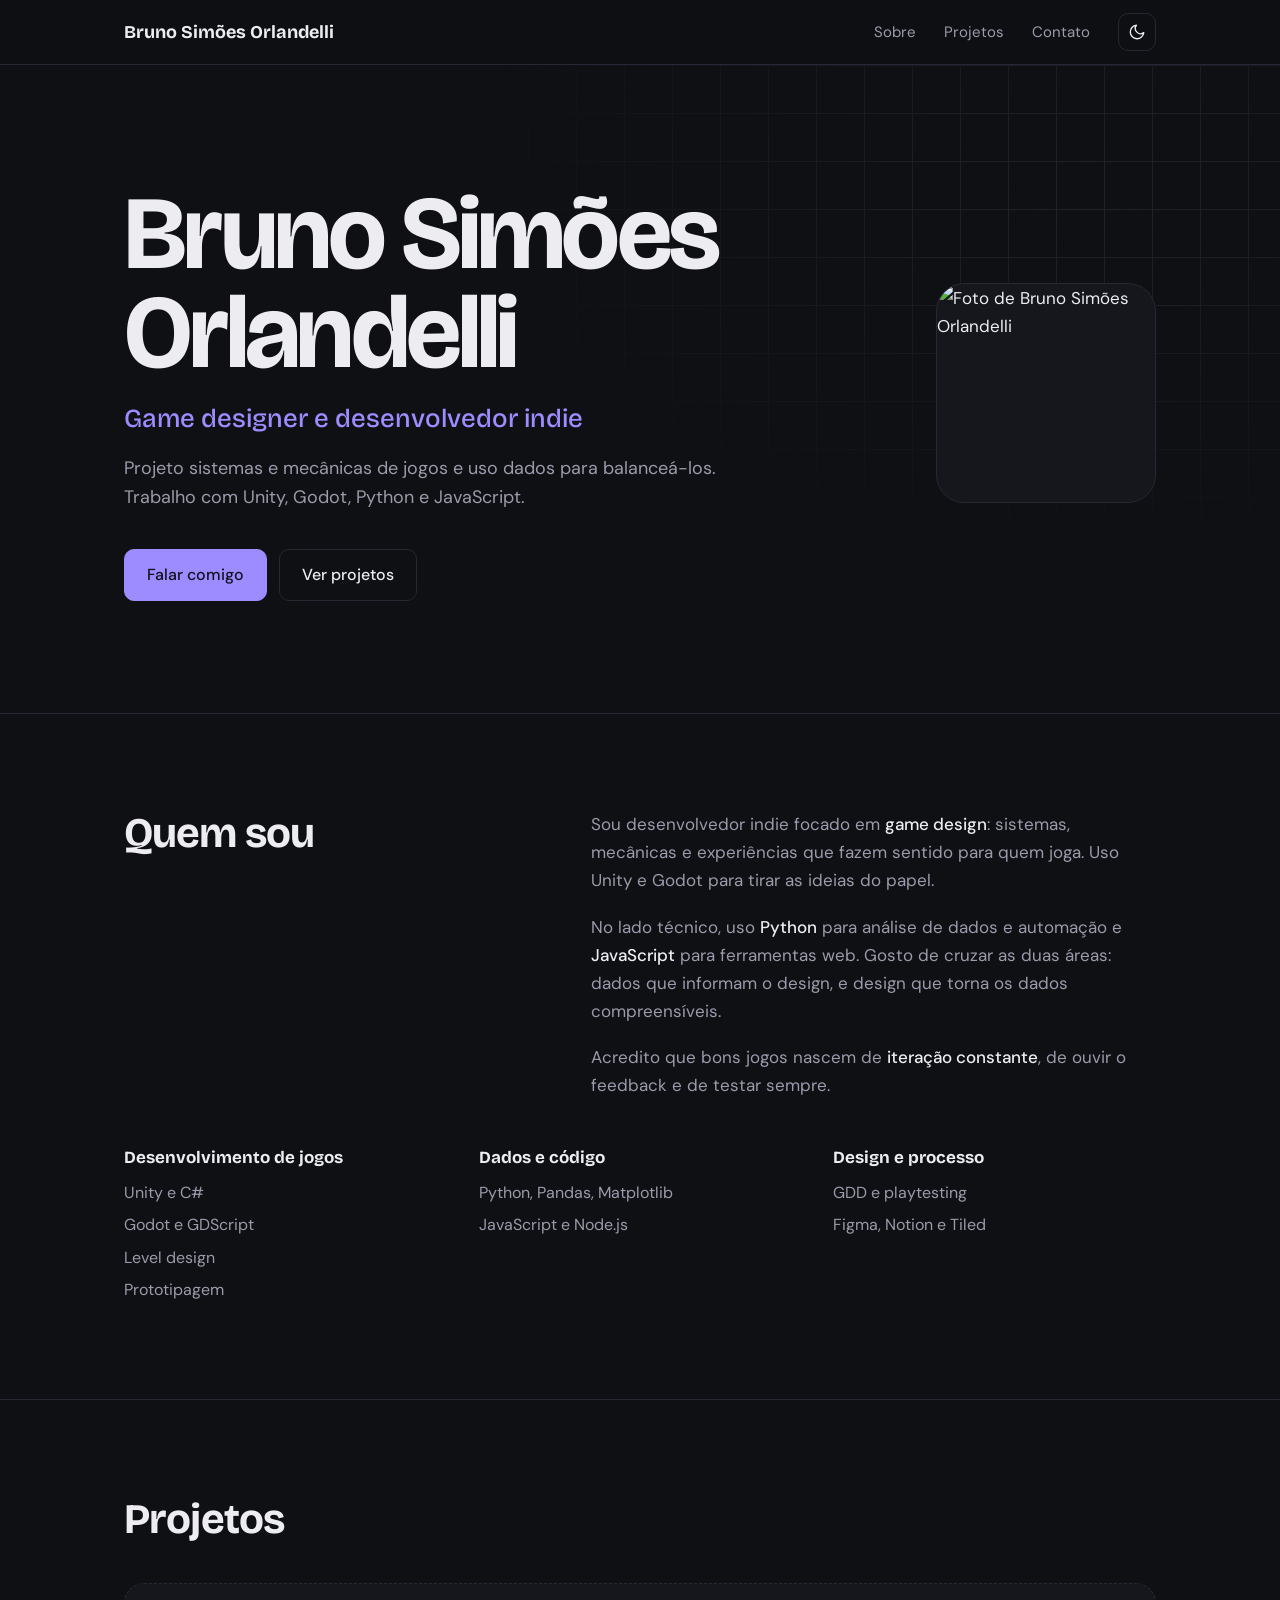
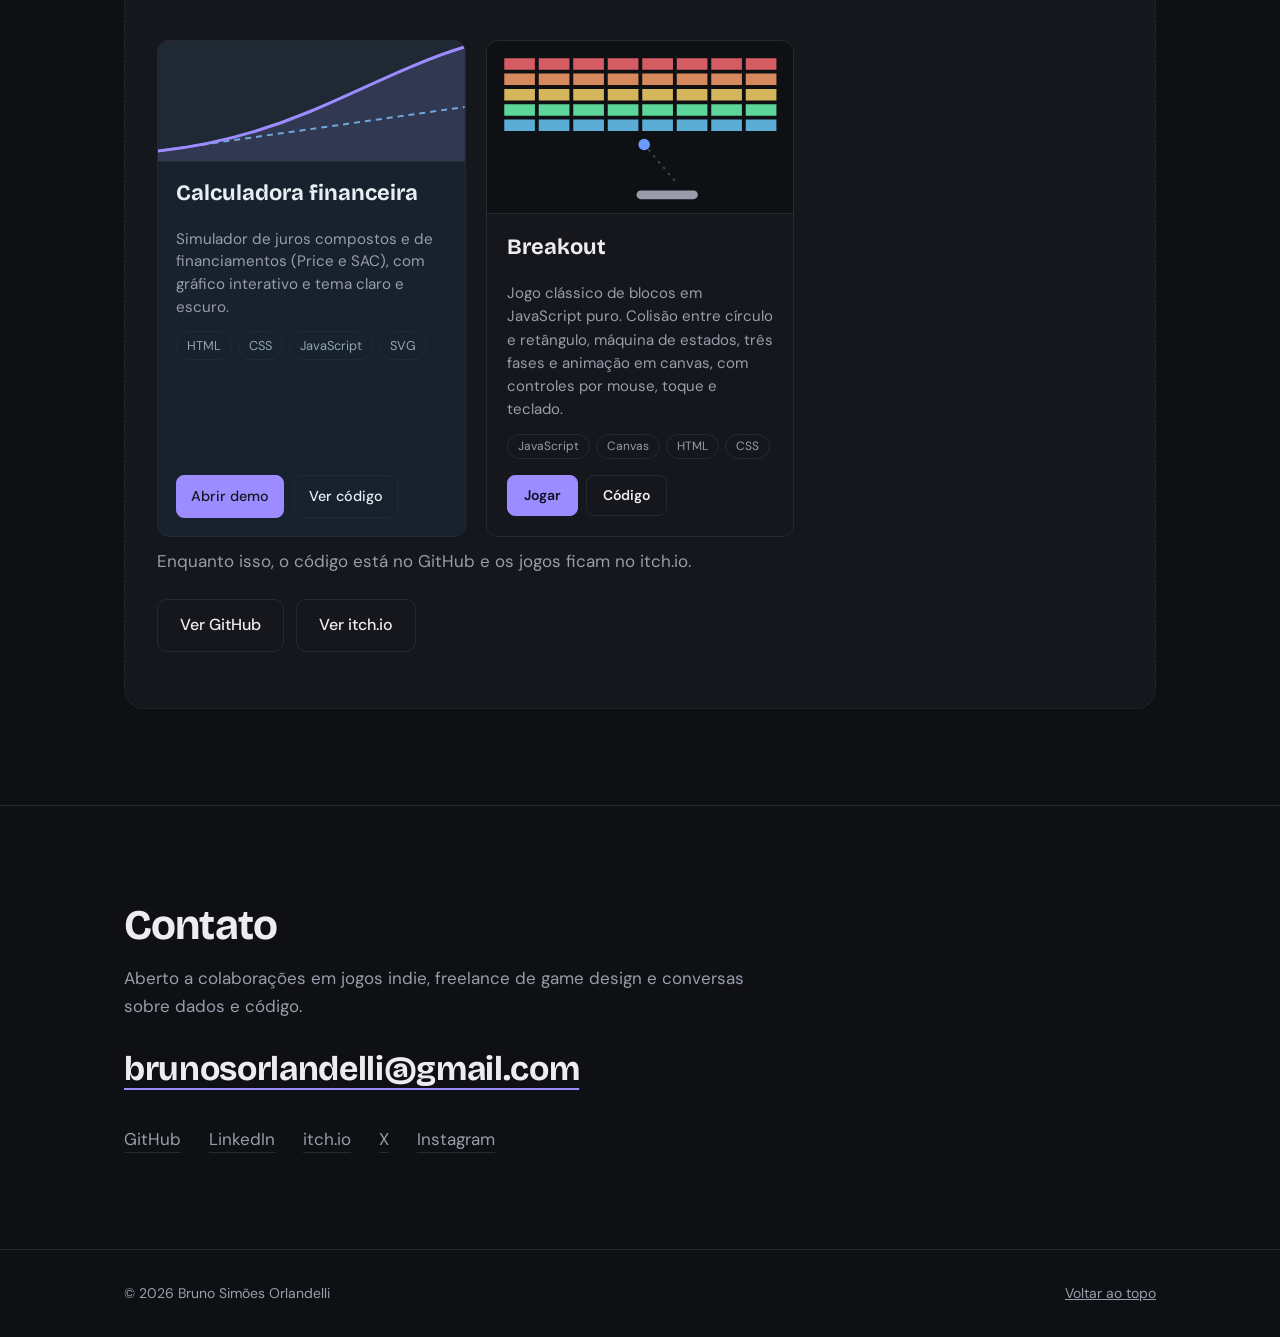
==== commit f2188d2a: "Add playable Breakout game Create a canvas-based Breakout game with three levels, keyboard, mouse, a" ====
--- a/index.html
+++ b/index.html
@@ -36,149 +36,228 @@
       } catch (e) {}
     </script>
     <style>
-              /* Grade que organiza vários cards */
-              .projetos-grid {
-                display: grid;
-                grid-template-columns: repeat(auto-fill, minmax(280px, 1fr));
-                gap: 20px;
-              }
-
-              /* Card. Usa as variáveis do seu site, se existirem (--card, --line, --tx, --mut, --accent); senão, usa os valores padrão. */
-              .projeto-card {
-                --pc-bg: var(--card, #17222e);
-                --pc-line: var(--line, #2a3846);
-                --pc-tx: var(--tx, #e8eef4);
-                --pc-mut: var(--mut, #93a3b3);
-                --pc-acc: var(--accent, #e8b04a);
-                --pc-sec: #6fa8dc;
-                display: flex;
-                flex-direction: column;
-                overflow: hidden;
-                background: var(--pc-bg);
-                color: var(--pc-tx);
-                border: 1px solid var(--pc-line);
-                border-radius: 12px;
-                transition:
-                  transform 0.2s ease,
-                  border-color 0.2s ease;
-              }
-              :root[data-theme="light"] .projeto-card {
-                --pc-bg: var(--card, #ffffff);
-                --pc-line: var(--line, #d3dce5);
-                --pc-tx: var(--tx, #13202d);
-                --pc-mut: var(--mut, #586878);
-                --pc-acc: var(--accent, #b9770e);
-                --pc-sec: #2f6fb0;
-              }
-              .projeto-card:hover {
-                transform: translateY(-3px);
-                border-color: var(--pc-acc);
-              }
-
-              .projeto-card__preview {
-                background: rgba(127, 127, 127, 0.08);
-                border-bottom: 1px solid var(--pc-line);
-              }
-              .projeto-card__preview svg {
-                display: block;
-                width: 100%;
-                height: 120px;
-              }
-              .projeto-card__preview .area {
-                fill: var(--pc-acc);
-                opacity: 0.15;
-              }
-              .projeto-card__preview .bal {
-                fill: none;
-                stroke: var(--pc-acc);
-                stroke-width: 3;
-                vector-effect: non-scaling-stroke;
-              }
-              .projeto-card__preview .inv {
-                fill: none;
-                stroke: var(--pc-sec);
-                stroke-width: 2;
-                stroke-dasharray: 6 5;
-                vector-effect: non-scaling-stroke;
-              }
-
-              .projeto-card__body {
-                display: flex;
-                flex-direction: column;
-                gap: 12px;
-                padding: 18px;
-                flex: 1;
-              }
-              .projeto-card__title {
-                margin: 0;
-                font-size: 1.15rem;
-                font-weight: 600;
-              }
-              .projeto-card__desc {
-                margin: 0;
-                color: var(--pc-mut);
-                font-size: 0.95rem;
-                line-height: 1.5;
-              }
-
-              .projeto-card__tags {
-                display: flex;
-                flex-wrap: wrap;
-                gap: 6px;
-                margin: 0;
-                padding: 0;
-                list-style: none;
-              }
-              .projeto-card__tags li {
-                padding: 3px 10px;
-                border: 1px solid var(--pc-line);
-                border-radius: 999px;
-                color: var(--pc-mut);
-                font-size: 0.8rem;
-              }
-
-              .projeto-card__links {
-                display: flex;
-                gap: 10px;
-                margin-top: auto;
-                padding-top: 6px;
-              }
-              .projeto-card__btn {
-                display: inline-block;
-                padding: 9px 14px;
-                border: 1px solid var(--pc-line);
-                border-radius: 8px;
-                color: var(--pc-tx);
-                text-decoration: none;
-                font-size: 0.9rem;
-                font-weight: 500;
-              }
-              .projeto-card__btn:hover {
-                border-color: var(--pc-tx);
-              }
-              .projeto-card__btn--primary {
-                background: var(--pc-acc);
-                border-color: var(--pc-acc);
-                color: #101820;
-              }
-              .projeto-card__btn--primary:hover {
-                border-color: var(--pc-acc);
-                filter: brightness(1.08);
-              }
-              .projeto-card__btn:focus-visible {
-                outline: 2px solid var(--pc-acc);
-                outline-offset: 2px;
-              }
-
-              @media (prefers-reduced-motion: reduce) {
-                .projeto-card {
-                  transition: none;
-                }
-                .projeto-card:hover {
-                  transform: none;
-                }
-              }
-            </style>
+      .project-card {
+        display: flex;
+        flex-direction: column;
+        background: var(--surface, #151c2d);
+        border: 1px solid var(--line, #26304a);
+        border-radius: 12px;
+        overflow: hidden;
+        color: var(--text, #e8ecf5);
+      }
+      .project-card__media {
+        display: block;
+        background: var(--bg, #0e1320);
+        border-bottom: 1px solid var(--line, #26304a);
+      }
+      .project-card__media svg {
+        display: block;
+        width: 100%;
+        height: auto;
+        color: var(--muted, #93a0ba);
+      }
+      .project-card__body {
+        display: flex;
+        flex-direction: column;
+        gap: 12px;
+        padding: 20px;
+        flex: 1;
+      }
+      .project-card__title {
+        margin: 0;
+        font-size: 20px;
+        line-height: 1.3;
+      }
+      .project-card__text {
+        margin: 0;
+        color: var(--muted, #93a0ba);
+        font-size: 15px;
+        line-height: 1.55;
+      }
+      .project-card__tags {
+        display: flex;
+        flex-wrap: wrap;
+        gap: 6px;
+        margin: 0;
+        padding: 0;
+        list-style: none;
+      }
+      .project-card__tags li {
+        font-size: 12px;
+        color: var(--muted, #93a0ba);
+        border: 1px solid var(--line, #26304a);
+        border-radius: 999px;
+        padding: 2px 10px;
+      }
+      .project-card__links {
+        display: flex;
+        gap: 8px;
+        margin-top: auto;
+        padding-top: 4px;
+      }
+      .project-card__links a {
+        font-size: 14px;
+        font-weight: 600;
+        text-decoration: none;
+        border-radius: 8px;
+        padding: 8px 16px;
+        border: 1px solid var(--line, #26304a);
+        color: var(--text, #e8ecf5);
+      }
+      .project-card__links a:first-child {
+        background: var(--accent, #6c9bff);
+        border-color: var(--accent, #6c9bff);
+        color: var(--accent-ink, #0b1020);
+      }
+      .project-card__links a:focus-visible {
+        outline: 2px solid var(--accent, #6c9bff);
+        outline-offset: 2px;
+      }
+    </style>
+    <style>
+      /* Grade que organiza vários cards */
+      .projetos-grid {
+        display: grid;
+        grid-template-columns: repeat(auto-fill, minmax(280px, 1fr));
+        gap: 20px;
+      }
+
+      /* Card. Usa as variáveis do seu site, se existirem (--card, --line, --tx, --mut, --accent); senão, usa os valores padrão. */
+      .projeto-card {
+        --pc-bg: var(--card, #17222e);
+        --pc-line: var(--line, #2a3846);
+        --pc-tx: var(--tx, #e8eef4);
+        --pc-mut: var(--mut, #93a3b3);
+        --pc-acc: var(--accent, #e8b04a);
+        --pc-sec: #6fa8dc;
+        display: flex;
+        flex-direction: column;
+        overflow: hidden;
+        background: var(--pc-bg);
+        color: var(--pc-tx);
+        border: 1px solid var(--pc-line);
+        border-radius: 12px;
+        transition:
+          transform 0.2s ease,
+          border-color 0.2s ease;
+      }
+      :root[data-theme="light"] .projeto-card {
+        --pc-bg: var(--card, #ffffff);
+        --pc-line: var(--line, #d3dce5);
+        --pc-tx: var(--tx, #13202d);
+        --pc-mut: var(--mut, #586878);
+        --pc-acc: var(--accent, #b9770e);
+        --pc-sec: #2f6fb0;
+      }
+      .projeto-card:hover {
+        transform: translateY(-3px);
+        border-color: var(--pc-acc);
+      }
+
+      .projeto-card__preview {
+        background: rgba(127, 127, 127, 0.08);
+        border-bottom: 1px solid var(--pc-line);
+      }
+      .projeto-card__preview svg {
+        display: block;
+        width: 100%;
+        height: 120px;
+      }
+      .projeto-card__preview .area {
+        fill: var(--pc-acc);
+        opacity: 0.15;
+      }
+      .projeto-card__preview .bal {
+        fill: none;
+        stroke: var(--pc-acc);
+        stroke-width: 3;
+        vector-effect: non-scaling-stroke;
+      }
+      .projeto-card__preview .inv {
+        fill: none;
+        stroke: var(--pc-sec);
+        stroke-width: 2;
+        stroke-dasharray: 6 5;
+        vector-effect: non-scaling-stroke;
+      }
+
+      .projeto-card__body {
+        display: flex;
+        flex-direction: column;
+        gap: 12px;
+        padding: 18px;
+        flex: 1;
+      }
+      .projeto-card__title {
+        margin: 0;
+        font-size: 1.15rem;
+        font-weight: 600;
+      }
+      .projeto-card__desc {
+        margin: 0;
+        color: var(--pc-mut);
+        font-size: 0.95rem;
+        line-height: 1.5;
+      }
+
+      .projeto-card__tags {
+        display: flex;
+        flex-wrap: wrap;
+        gap: 6px;
+        margin: 0;
+        padding: 0;
+        list-style: none;
+      }
+      .projeto-card__tags li {
+        padding: 3px 10px;
+        border: 1px solid var(--pc-line);
+        border-radius: 999px;
+        color: var(--pc-mut);
+        font-size: 0.8rem;
+      }
+
+      .projeto-card__links {
+        display: flex;
+        gap: 10px;
+        margin-top: auto;
+        padding-top: 6px;
+      }
+      .projeto-card__btn {
+        display: inline-block;
+        padding: 9px 14px;
+        border: 1px solid var(--pc-line);
+        border-radius: 8px;
+        color: var(--pc-tx);
+        text-decoration: none;
+        font-size: 0.9rem;
+        font-weight: 500;
+      }
+      .projeto-card__btn:hover {
+        border-color: var(--pc-tx);
+      }
+      .projeto-card__btn--primary {
+        background: var(--pc-acc);
+        border-color: var(--pc-acc);
+        color: #101820;
+      }
+      .projeto-card__btn--primary:hover {
+        border-color: var(--pc-acc);
+        filter: brightness(1.08);
+      }
+      .projeto-card__btn:focus-visible {
+        outline: 2px solid var(--pc-acc);
+        outline-offset: 2px;
+      }
+
+      @media (prefers-reduced-motion: reduce) {
+        .projeto-card {
+          transition: none;
+        }
+        .projeto-card:hover {
+          transform: none;
+        }
+      }
+    </style>
 
     <style>
       :root {
@@ -698,6 +777,105 @@
                       target="_blank"
                       rel="noopener noreferrer"
                       >Ver código</a
+                    >
+                  </div>
+                </div>
+              </article>
+              <article class="project-card">
+                <a
+                  class="project-card__media"
+                  href="projetos/breakout/"
+                  tabindex="-1"
+                  aria-hidden="true"
+                >
+                  <svg
+                    viewBox="0 0 320 180"
+                    xmlns="http://www.w3.org/2000/svg"
+                    role="img"
+                    aria-label="Prévia do jogo Breakout"
+                  >
+                    <g stroke-width="12" fill="none">
+                      <line
+                        x1="18"
+                        y1="24"
+                        x2="302"
+                        y2="24"
+                        stroke="hsl(356 60% 60%)"
+                        stroke-dasharray="32 4"
+                      />
+                      <line
+                        x1="18"
+                        y1="40"
+                        x2="302"
+                        y2="40"
+                        stroke="hsl(22 60% 60%)"
+                        stroke-dasharray="32 4"
+                      />
+                      <line
+                        x1="18"
+                        y1="56"
+                        x2="302"
+                        y2="56"
+                        stroke="hsl(44 60% 60%)"
+                        stroke-dasharray="32 4"
+                      />
+                      <line
+                        x1="18"
+                        y1="72"
+                        x2="302"
+                        y2="72"
+                        stroke="hsl(150 60% 60%)"
+                        stroke-dasharray="32 4"
+                      />
+                      <line
+                        x1="18"
+                        y1="88"
+                        x2="302"
+                        y2="88"
+                        stroke="hsl(200 60% 60%)"
+                        stroke-dasharray="32 4"
+                      />
+                    </g>
+                    <line
+                      x1="196"
+                      y1="146"
+                      x2="164"
+                      y2="108"
+                      stroke="currentColor"
+                      stroke-opacity=".35"
+                      stroke-width="2"
+                      stroke-dasharray="3 5"
+                    />
+                    <circle cx="164" cy="108" r="6" fill="#6c9bff" />
+                    <rect
+                      x="156"
+                      y="156"
+                      width="64"
+                      height="9"
+                      rx="4.5"
+                      fill="currentColor"
+                    />
+                  </svg>
+                </a>
+                <div class="project-card__body">
+                  <h3 class="project-card__title">Breakout</h3>
+                  <p class="project-card__text">
+                    Jogo clássico de blocos em JavaScript puro. Colisão entre
+                    círculo e retângulo, máquina de estados, três fases e
+                    animação em canvas, com controles por mouse, toque e
+                    teclado.
+                  </p>
+                  <ul class="project-card__tags">
+                    <li>JavaScript</li>
+                    <li>Canvas</li>
+                    <li>HTML</li>
+                    <li>CSS</li>
+                  </ul>
+                  <div class="project-card__links">
+                    <a href="projetos/breakout/">Jogar</a>
+                    <a
+                      href="https://github.com/brunosimoesorlandelli/portfolio_page/tree/main/projetos/breakout"
+                      >Código</a
                     >
                   </div>
                 </div>
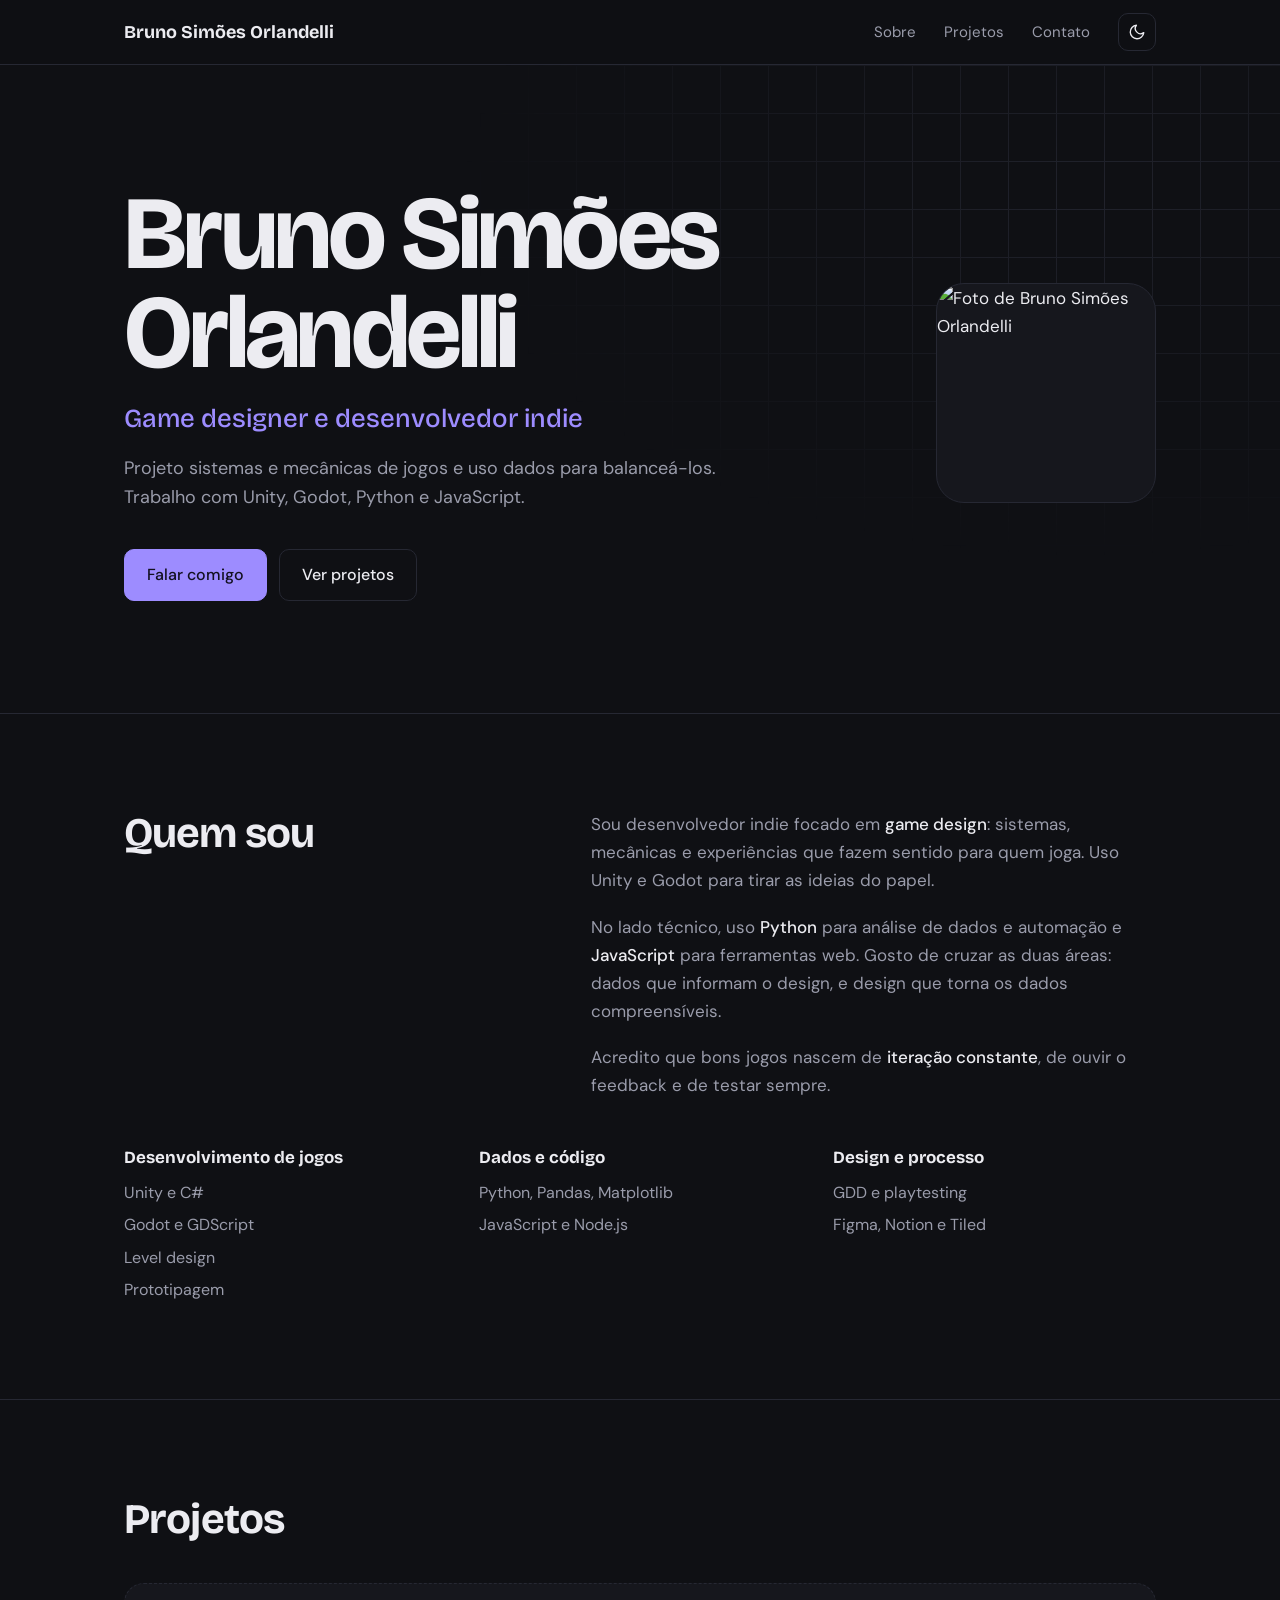
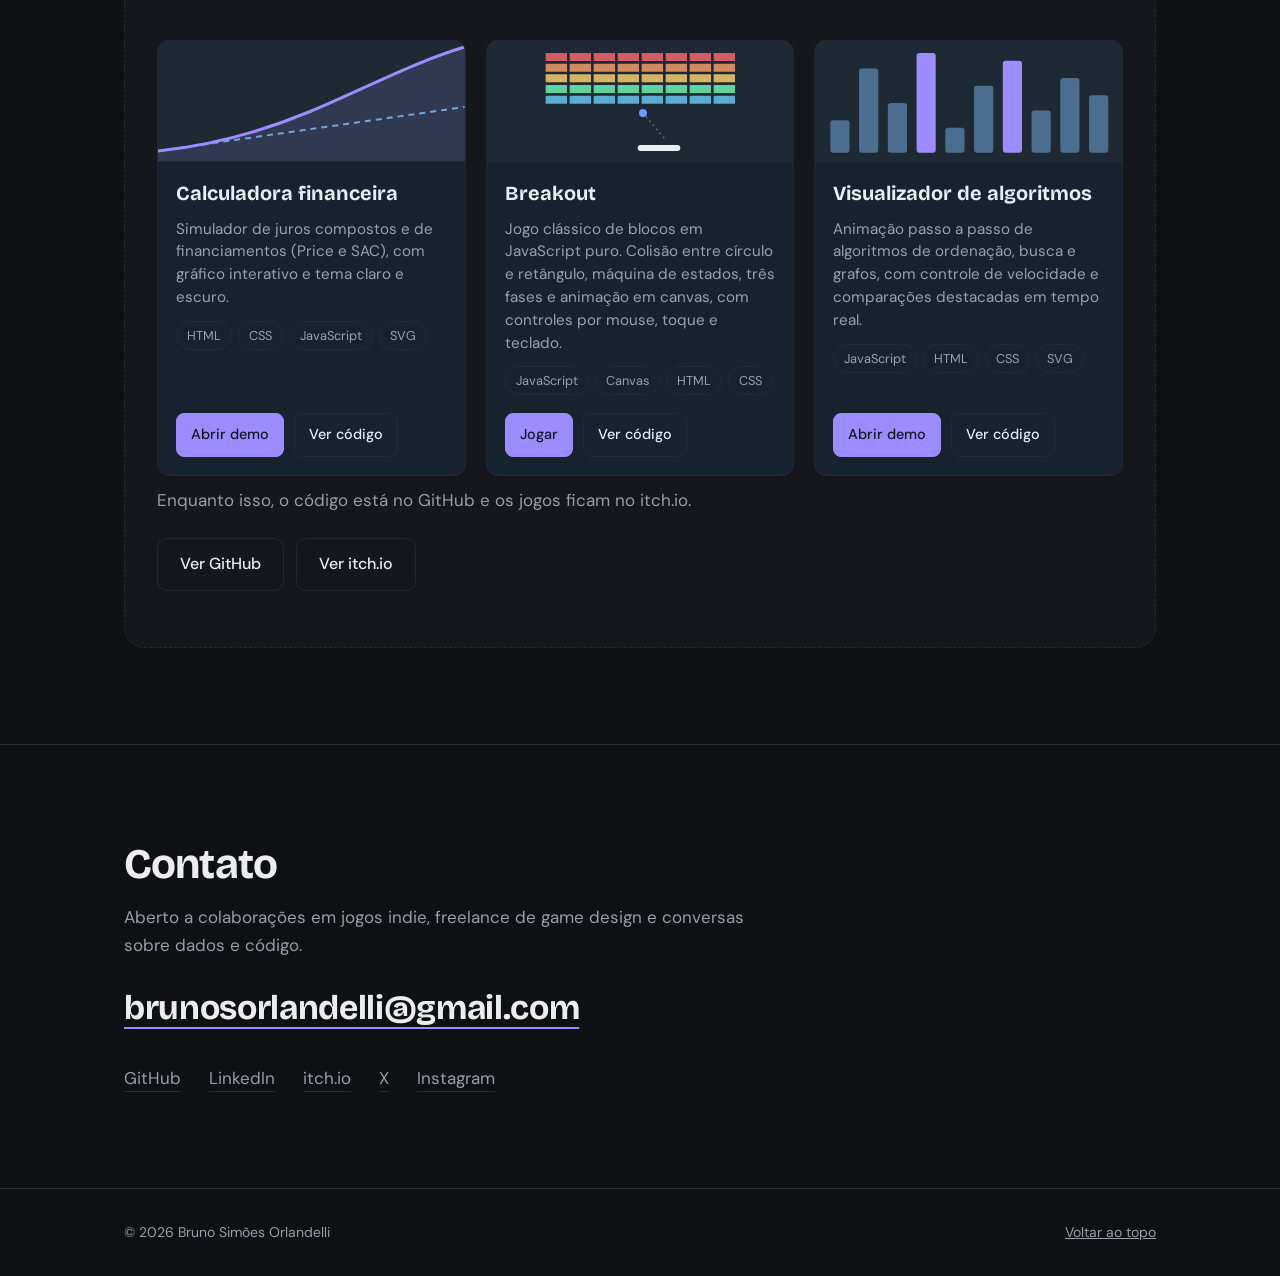
==== commit 45a7d12f: "Add interactive algorithm visualizer Add a portfolio demo for animated sorting, searching, and graph" ====
--- a/index.html
+++ b/index.html
@@ -36,85 +36,21 @@
       } catch (e) {}
     </script>
     <style>
-      .project-card {
-        display: flex;
-        flex-direction: column;
-        background: var(--surface, #151c2d);
-        border: 1px solid var(--line, #26304a);
-        border-radius: 12px;
-        overflow: hidden;
-        color: var(--text, #e8ecf5);
-      }
-      .project-card__media {
-        display: block;
-        background: var(--bg, #0e1320);
-        border-bottom: 1px solid var(--line, #26304a);
-      }
-      .project-card__media svg {
-        display: block;
-        width: 100%;
-        height: auto;
-        color: var(--muted, #93a0ba);
-      }
-      .project-card__body {
-        display: flex;
-        flex-direction: column;
-        gap: 12px;
-        padding: 20px;
-        flex: 1;
-      }
-      .project-card__title {
-        margin: 0;
-        font-size: 20px;
-        line-height: 1.3;
-      }
-      .project-card__text {
-        margin: 0;
-        color: var(--muted, #93a0ba);
-        font-size: 15px;
-        line-height: 1.55;
-      }
-      .project-card__tags {
-        display: flex;
-        flex-wrap: wrap;
-        gap: 6px;
-        margin: 0;
-        padding: 0;
-        list-style: none;
-      }
-      .project-card__tags li {
-        font-size: 12px;
-        color: var(--muted, #93a0ba);
-        border: 1px solid var(--line, #26304a);
-        border-radius: 999px;
-        padding: 2px 10px;
-      }
-      .project-card__links {
-        display: flex;
-        gap: 8px;
-        margin-top: auto;
-        padding-top: 4px;
-      }
-      .project-card__links a {
-        font-size: 14px;
-        font-weight: 600;
-        text-decoration: none;
-        border-radius: 8px;
-        padding: 8px 16px;
-        border: 1px solid var(--line, #26304a);
-        color: var(--text, #e8ecf5);
-      }
-      .project-card__links a:first-child {
-        background: var(--accent, #6c9bff);
-        border-color: var(--accent, #6c9bff);
-        color: var(--accent-ink, #0b1020);
-      }
-      .project-card__links a:focus-visible {
-        outline: 2px solid var(--accent, #6c9bff);
-        outline-offset: 2px;
-      }
-    </style>
-    <style>
+      /* MODELO PARA NOVOS CARDS (copie e troque só o conteúdo):
+         <article class="projeto-card">
+           <div class="projeto-card__preview" aria-hidden="true"><svg viewBox="0 0 320 120">…</svg></div>
+           <div class="projeto-card__body">
+             <h3 class="projeto-card__title">…</h3>
+             <p class="projeto-card__desc">…</p>
+             <ul class="projeto-card__tags"><li>…</li></ul>
+             <div class="projeto-card__links">
+               <a class="projeto-card__btn projeto-card__btn--primary" href="…">Ação principal</a>
+               <a class="projeto-card__btn" href="…" target="_blank" rel="noopener noreferrer">Ver código</a>
+             </div>
+           </div>
+         </article>
+         Use sempre as classes "projeto-card" (português). */
+
       /* Grade que organiza vários cards */
       .projetos-grid {
         display: grid;
@@ -155,6 +91,7 @@
       }
 
       .projeto-card__preview {
+        color: var(--pc-tx);
         background: rgba(127, 127, 127, 0.08);
         border-bottom: 1px solid var(--pc-line);
       }
@@ -172,6 +109,14 @@
         stroke: var(--pc-acc);
         stroke-width: 3;
         vector-effect: non-scaling-stroke;
+      }
+      .projeto-card__preview .bar {
+        fill: var(--pc-sec);
+        opacity: 0.55;
+      }
+      .projeto-card__preview .bar--on {
+        fill: var(--pc-acc);
+        opacity: 1;
       }
       .projeto-card__preview .inv {
         fill: none;
@@ -188,13 +133,15 @@
         padding: 18px;
         flex: 1;
       }
-      .projeto-card__title {
+      /* Seletores com .projeto-card na frente para não serem sobrescritos
+         por regras genéricas do site (ex.: ".empty h3", ".empty p"). */
+      .projeto-card .projeto-card__title {
         margin: 0;
-        font-size: 1.15rem;
-        font-weight: 600;
-      }
-      .projeto-card__desc {
+        font: 700 1.25rem/1.3 var(--head, inherit);
+      }
+      .projeto-card .projeto-card__desc {
         margin: 0;
+        max-width: none;
         color: var(--pc-mut);
         font-size: 0.95rem;
         line-height: 1.5;
@@ -781,15 +728,11 @@
                   </div>
                 </div>
               </article>
-              <article class="project-card">
-                <a
-                  class="project-card__media"
-                  href="projetos/breakout/"
-                  tabindex="-1"
-                  aria-hidden="true"
-                >
+              <article class="projeto-card">
+                <div class="projeto-card__preview" aria-hidden="true">
                   <svg
                     viewBox="0 0 320 180"
+                    preserveAspectRatio="xMidYMid meet"
                     xmlns="http://www.w3.org/2000/svg"
                     role="img"
                     aria-label="Prévia do jogo Breakout"
@@ -856,26 +799,77 @@
                       fill="currentColor"
                     />
                   </svg>
-                </a>
-                <div class="project-card__body">
-                  <h3 class="project-card__title">Breakout</h3>
-                  <p class="project-card__text">
+                </div>
+                <div class="projeto-card__body">
+                  <h3 class="projeto-card__title">Breakout</h3>
+                  <p class="projeto-card__desc">
                     Jogo clássico de blocos em JavaScript puro. Colisão entre
                     círculo e retângulo, máquina de estados, três fases e
                     animação em canvas, com controles por mouse, toque e
                     teclado.
                   </p>
-                  <ul class="project-card__tags">
+                  <ul class="projeto-card__tags">
                     <li>JavaScript</li>
                     <li>Canvas</li>
                     <li>HTML</li>
                     <li>CSS</li>
                   </ul>
-                  <div class="project-card__links">
-                    <a href="projetos/breakout/">Jogar</a>
+                  <div class="projeto-card__links">
                     <a
+                      class="projeto-card__btn projeto-card__btn--primary"
+                      href="projetos/breakout/"
+                      >Jogar</a
+                    >
+                    <a
+                      class="projeto-card__btn"
                       href="https://github.com/brunosimoesorlandelli/portfolio_page/tree/main/projetos/breakout"
-                      >Código</a
+                      target="_blank"
+                      rel="noopener noreferrer"
+                      >Ver código</a
+                    >
+                  </div>
+                </div>
+              </article>
+              <article class="projeto-card">
+                <div class="projeto-card__preview" aria-hidden="true">
+                  <svg viewBox="0 0 320 120" preserveAspectRatio="xMidYMid meet">
+                    <rect class="bar" x="16" y="80" width="20" height="34" rx="3" />
+                    <rect class="bar" x="46" y="26" width="20" height="88" rx="3" />
+                    <rect class="bar" x="76" y="62" width="20" height="52" rx="3" />
+                    <rect class="bar bar--on" x="106" y="10" width="20" height="104" rx="3" />
+                    <rect class="bar" x="136" y="88" width="20" height="26" rx="3" />
+                    <rect class="bar" x="166" y="44" width="20" height="70" rx="3" />
+                    <rect class="bar bar--on" x="196" y="18" width="20" height="96" rx="3" />
+                    <rect class="bar" x="226" y="70" width="20" height="44" rx="3" />
+                    <rect class="bar" x="256" y="36" width="20" height="78" rx="3" />
+                    <rect class="bar" x="286" y="54" width="20" height="60" rx="3" />
+                  </svg>
+                </div>
+                <div class="projeto-card__body">
+                  <h3 class="projeto-card__title">Visualizador de algoritmos</h3>
+                  <p class="projeto-card__desc">
+                    Animação passo a passo de algoritmos de ordenação, busca e grafos, com
+                    controle de velocidade e comparações destacadas em tempo
+                    real.
+                  </p>
+                  <ul class="projeto-card__tags">
+                    <li>JavaScript</li>
+                    <li>HTML</li>
+                    <li>CSS</li>
+                    <li>SVG</li>
+                  </ul>
+                  <div class="projeto-card__links">
+                    <a
+                      class="projeto-card__btn projeto-card__btn--primary"
+                      href="projetos/visualizador-de-algoritmos/"
+                      >Abrir demo</a
+                    >
+                    <a
+                      class="projeto-card__btn"
+                      href="https://github.com/brunosimoesorlandelli/portfolio_page/tree/main/projetos/visualizador-de-algoritmos"
+                      target="_blank"
+                      rel="noopener noreferrer"
+                      >Ver código</a
                     >
                   </div>
                 </div>
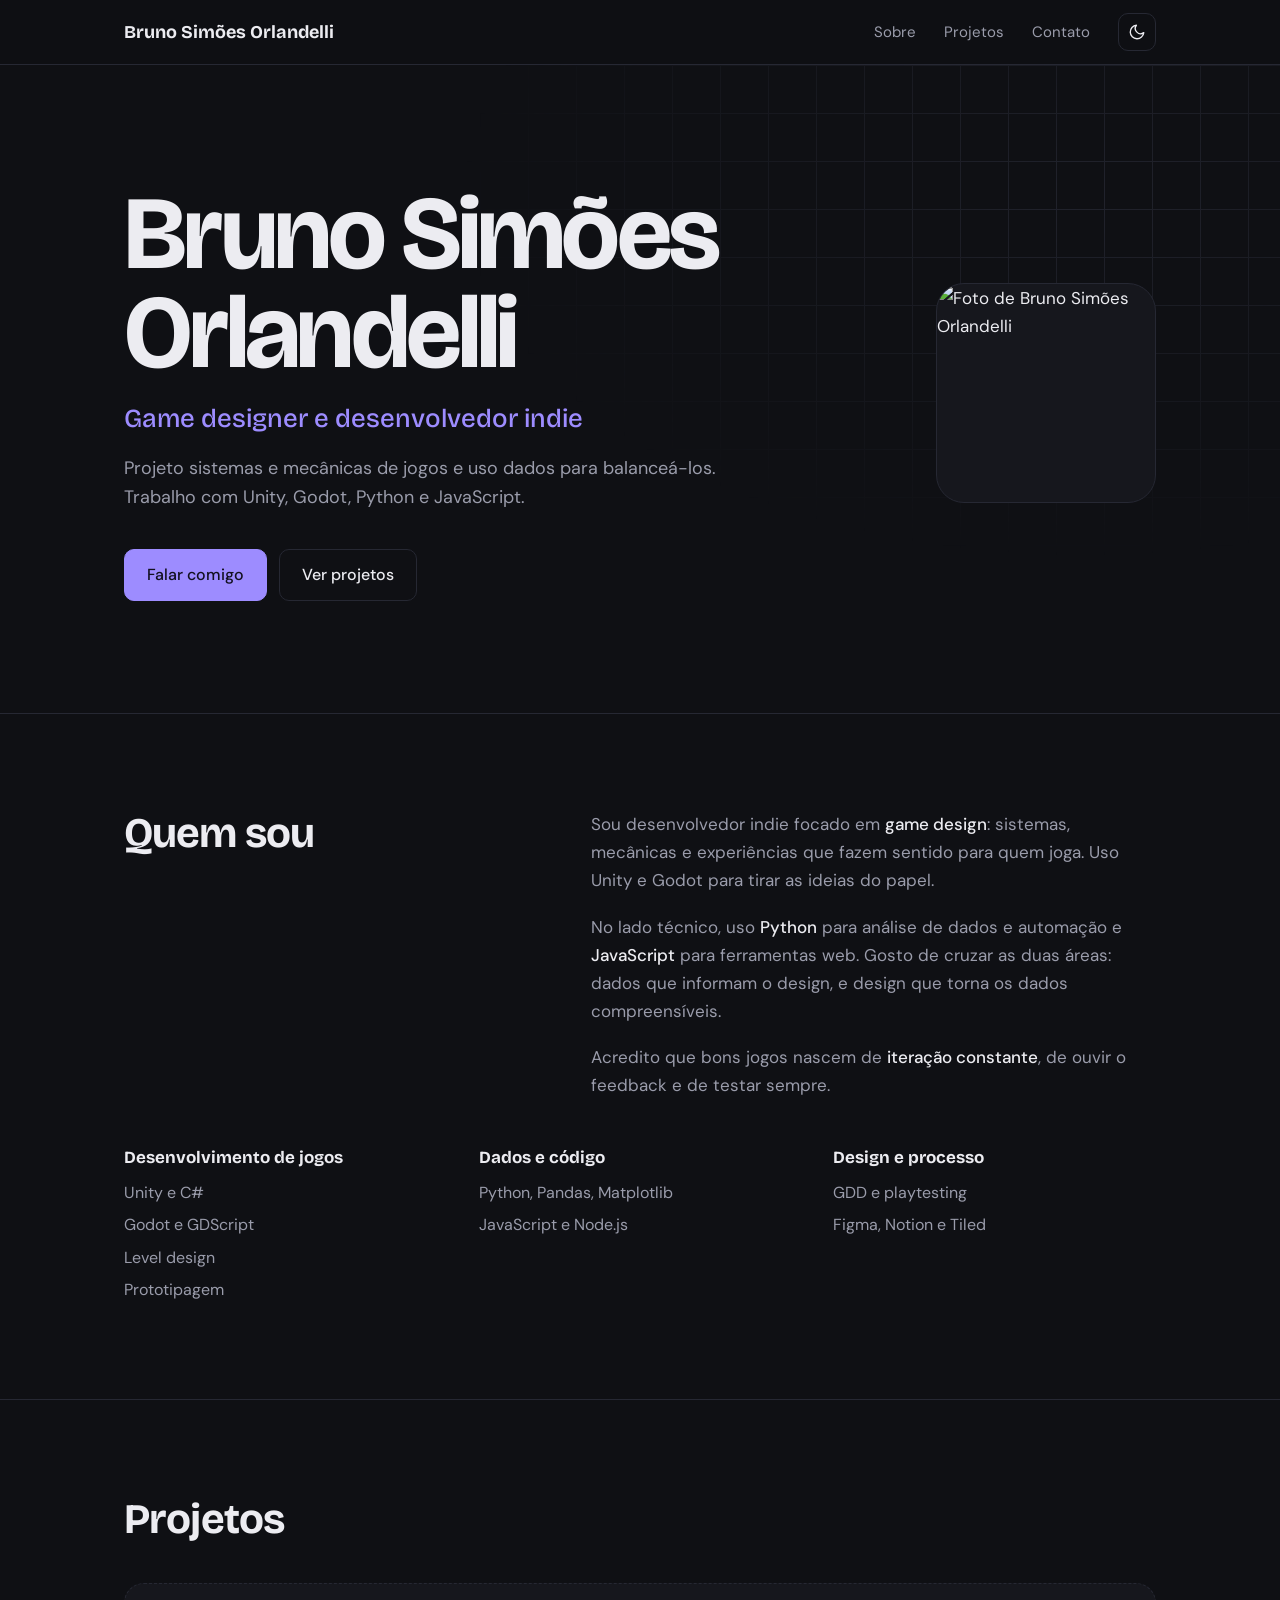
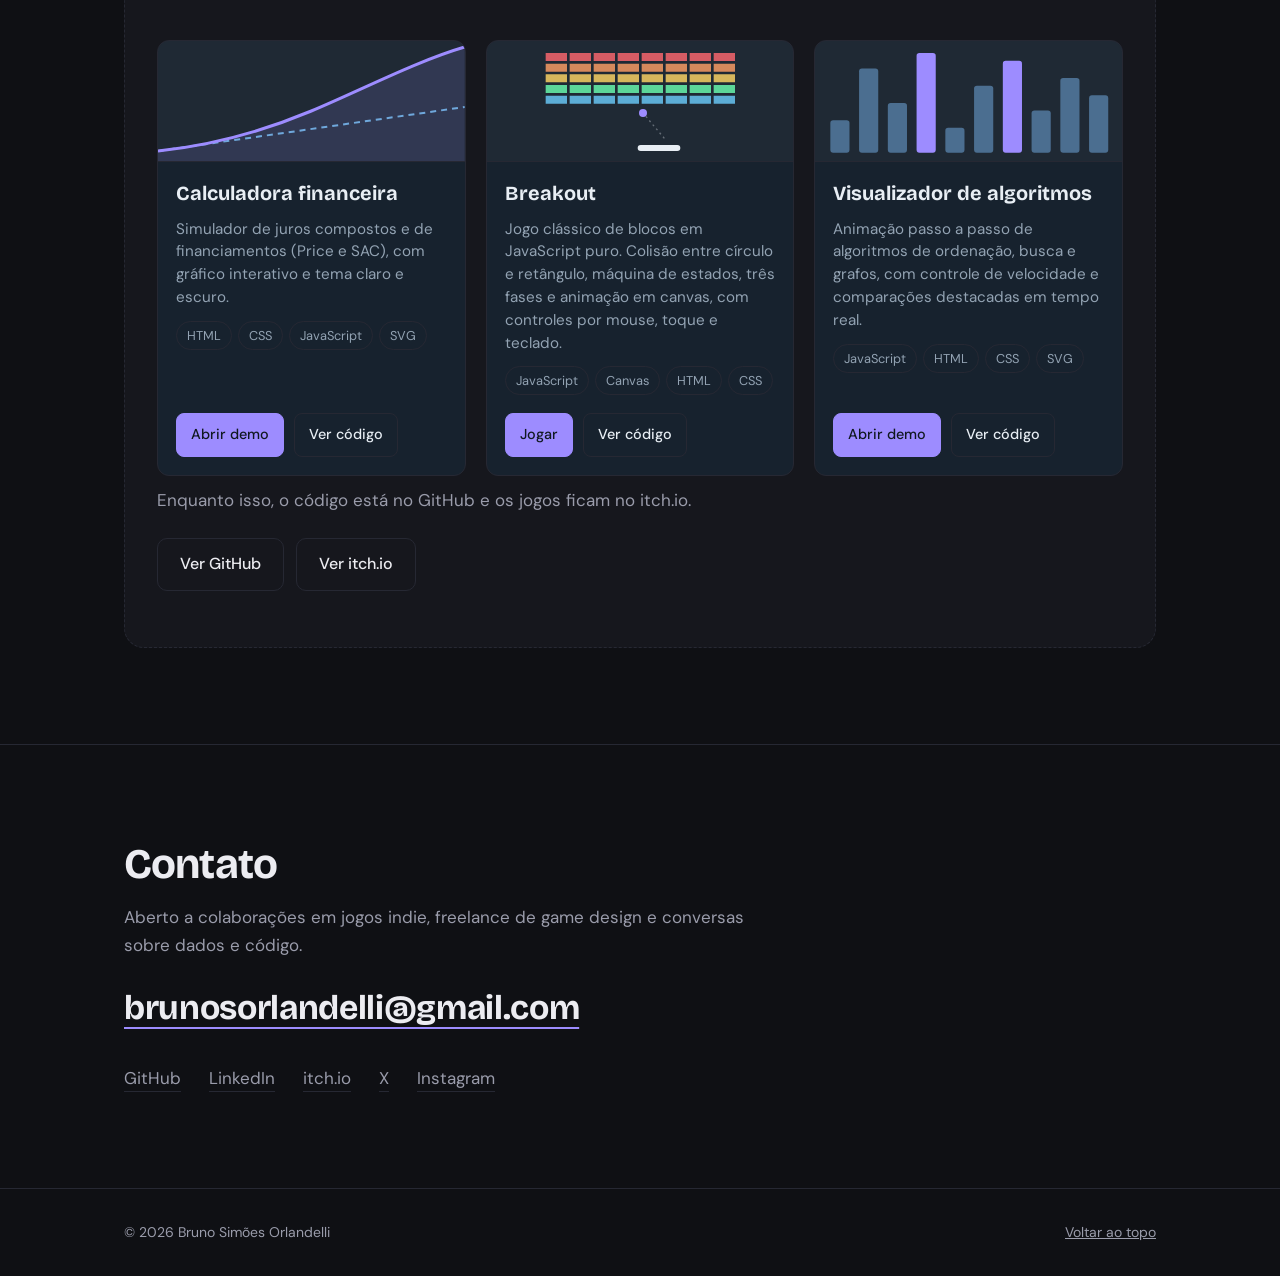
==== commit 71e1dfa6: "Unify theme and navigation across projects Add shared project styles and theme handling, then update" ====
--- a/index.html
+++ b/index.html
@@ -789,7 +789,7 @@
                       stroke-width="2"
                       stroke-dasharray="3 5"
                     />
-                    <circle cx="164" cy="108" r="6" fill="#6c9bff" />
+                    <circle cx="164" cy="108" r="6" style="fill:var(--accent)" />
                     <rect
                       x="156"
                       y="156"
